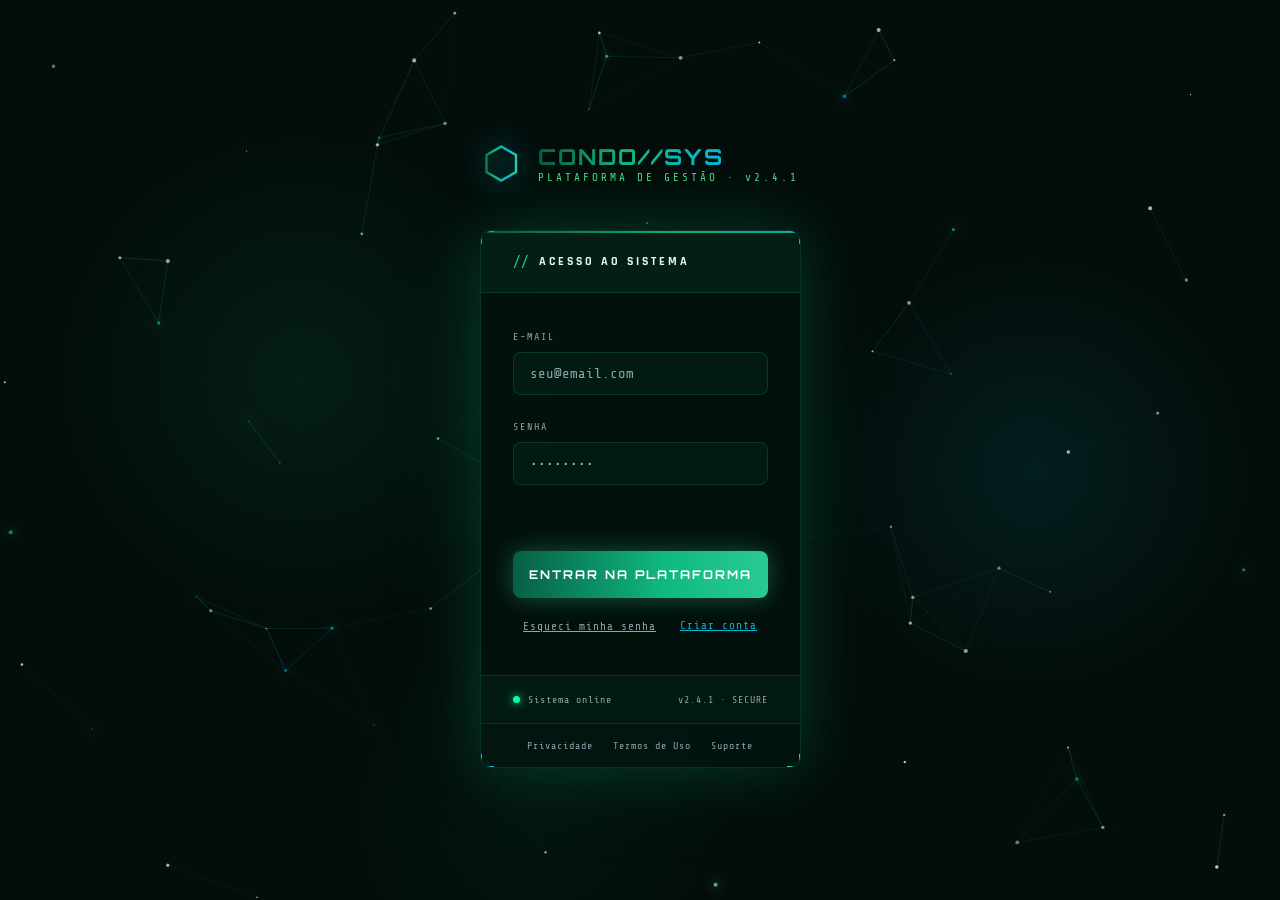
==== login.html @ e15157d8 "Initial commit: CONDO//SYS v1 FastAPI SaaS para gestão condominial com IA integrada. - ~80 endpoints" ====
<!DOCTYPE html>
<html lang="pt-BR">
<head>
  <meta charset="UTF-8">
  <meta name="viewport" content="width=device-width, initial-scale=1.0">
  <title>CondoSYS — Acesso</title>

  <!-- Fontes usadas pelo styles.css -->
  <link href="https://fonts.googleapis.com/css2?family=Orbitron:wght@700;900&family=Rajdhani:wght@400;500;600;700&family=Share+Tech+Mono&display=swap&font-display=swap" rel="stylesheet">
  <meta name="theme-color" content="#06060f">

  <!-- PWA Manifest -->
  <link rel="manifest" href="manifest.json">

  <!-- SEU styles.css — contém todas as classes do login -->
  <link rel="stylesheet" href="styles.css">
  <style>
    @media (prefers-reduced-motion: no-preference) {
      .login-logo {
        opacity: 0;
        animation: fadeUp .5s ease .1s forwards;
      }
      .login-card {
        opacity: 0;
        animation: fadeUp .5s ease .25s forwards;
      }
      .login-card-body .field:nth-child(1) {
        opacity: 0;
        animation: fadeUp .4s ease .4s forwards;
      }
      .login-card-body .field:nth-child(2) {
        opacity: 0;
        animation: fadeUp .4s ease .5s forwards;
      }
      .login-card-body .btn-login {
        opacity: 0;
        animation: fadeUp .4s ease .6s forwards;
      }
    }
  </style>
</head>

<body class="login-page">

  <!-- Canvas do Space.js — id obrigatório: space-canvas -->
  <canvas id="space-canvas" aria-hidden="true"></canvas>

  <main>
  <!-- Wrapper centralizado pelo body.login-page do styles.css -->
  <div class="login-wrap">

    <!-- Logo acima do card -->
    <div class="login-logo">
      <span class="logo-glyph">⬡</span>
      <div class="logo-stack">
        <span class="logo-main">CONDO//SYS</span>
        <span class="logo-sub">PLATAFORMA DE GESTÃO · v2.4.1</span>
      </div>
    </div>

    <!-- Card principal -->
    <div class="login-card">

      <!-- Cantos decorativos -->
      <div class="login-card-corner tl"></div>
      <div class="login-card-corner tr"></div>
      <div class="login-card-corner bl"></div>
      <div class="login-card-corner br"></div>

      <!-- Header do card -->
      <div class="login-card-header">
        <span class="login-card-prefix">//</span>
        <span class="login-card-title">ACESSO AO SISTEMA</span>
      </div>

      <!-- Body do card -->
      <div class="login-card-body">

        <!-- Campo email -->
        <div class="field">
          <label class="field-label" for="login-email">E-MAIL</label>
          <input
            class="field-input"
            type="email"
            id="login-email"
            name="email"
            placeholder="seu@email.com"
            autocomplete="email"
            spellcheck="false"
          >
        </div>

        <!-- Campo senha -->
        <div class="field">
          <label class="field-label" for="login-senha">SENHA</label>
          <input
            class="field-input"
            type="password"
            id="login-senha"
            name="senha"
            placeholder="••••••••"
            autocomplete="current-password"
          >
        </div>

        <!-- Feedback de erro/sucesso -->
        <div id="login-feedback" class="login-feedback"></div>
        <div id="login-morador-hint" style="display:none;font-family:var(--font-mono);font-size:10px;color:var(--p3);letter-spacing:.5px;line-height:1.6;padding:8px 12px;background:rgba(6,182,212,.07);border:1px solid rgba(6,182,212,.20);border-radius:6px;margin-top:-4px;">
          Morador? Verifique o e-mail de convite para ativar sua conta antes de acessar.
        </div>

        <!-- Botão de login -->
        <button
          type="button"
          class="btn-login"
          id="btn-entrar"
          onclick="submitLogin()"
        >
          ENTRAR NA PLATAFORMA
        </button>

        <!-- Links de ação -->
        <div style="text-align:center;margin-top:-8px;display:flex;justify-content:center;gap:24px;">
          <button type="button" onclick="toggleEsqueciSenha()"
            style="background:none;border:none;cursor:pointer;font-family:var(--font-mono);font-size:11px;color:var(--text-dim);letter-spacing:1px;padding:4px 0;text-decoration:underline;">
            Esqueci minha senha
          </button>
          <a href="registro.html"
            style="font-family:var(--font-mono);font-size:11px;color:var(--p3);letter-spacing:1px;padding:4px 0;text-decoration:underline;">
            Criar conta
          </a>
        </div>

        <!-- Painel Esqueci Senha (oculto por padrão) -->
        <div id="painel-esqueci" style="display:none;border-top:1px solid var(--border);padding-top:20px;margin-top:4px;">
          <p style="font-family:var(--font-mono);font-size:11px;color:var(--text-dim);letter-spacing:.5px;margin-bottom:14px;line-height:1.6;">
            Digite seu e-mail cadastrado e enviaremos um link para redefinir sua senha.
          </p>
          <div class="field">
            <label class="field-label" for="reset-email">E-MAIL DA CONTA</label>
            <input class="field-input" type="email" id="reset-email" placeholder="seu@email.com" autocomplete="email">
          </div>
          <div id="reset-feedback" class="login-feedback" style="margin-top:8px;"></div>
          <button type="button" id="btn-reset" onclick="submitEsqueciSenha()"
            style="margin-top:14px;width:100%;font-family:var(--font-display);font-size:11px;font-weight:700;letter-spacing:2px;color:var(--lavender);background:rgba(6,182,212,.12);border:1px solid rgba(6,182,212,.3);border-radius:var(--radius);padding:13px;cursor:pointer;transition:background .2s,box-shadow .2s;">
            <span id="btn-reset-label">ENVIAR LINK DE RECUPERAÇÃO</span>
          </button>
        </div>

      </div>

      <!-- Footer do card -->
      <div class="login-card-footer">
        <div class="login-status" style="display:flex;align-items:center;gap:8px;">
          <span
            class="sys-dot"
            id="api-dot"
            style="width:7px;height:7px;"
          ></span>
          <span id="login-api-status">Verificando sistema...</span>
        </div>
        <span class="login-version">v2.4.1 · SECURE</span>
      </div>

      <!-- Links legais -->
      <div style="display:flex;justify-content:center;gap:20px;padding:14px 28px;border-top:1px solid var(--border);background:rgba(16,185,129,.02);">
        <a href="privacidade.html" style="font-family:var(--font-mono);font-size:10px;color:var(--text-dim);text-decoration:none;letter-spacing:1px;" target="_blank">Privacidade</a>
        <a href="termos.html" style="font-family:var(--font-mono);font-size:10px;color:var(--text-dim);text-decoration:none;letter-spacing:1px;" target="_blank">Termos de Uso</a>
        <a href="mailto:contato@condosys.com.br" style="font-family:var(--font-mono);font-size:10px;color:var(--text-dim);text-decoration:none;letter-spacing:1px;">Suporte</a>
      </div>

    </div>
    <!-- /login-card -->

  </div>
  <!-- /login-wrap -->
  </main>

  <!-- Space.js ANTES do auth_client.js -->
  <script src="config.js"></script>
  <script src="Space.js"></script>
  <script src="auth_client.js"></script>
  <script>
    if ('serviceWorker' in navigator) {
      window.addEventListener('load', () => {
        navigator.serviceWorker.register('/sw.js');
      });
    }
  </script>
</body>
</html>
---- styles.css ----
/* ── Reset ───────────────────────────────────── */
*, *::before, *::after { box-sizing: border-box; margin: 0; padding: 0; }

:root {
  color-scheme: dark;
  /* Paleta Emerald / Teal */
  --p1:          #065F46;
  --p2:          #10B981;
  --p3:          #06B6D4;
  --p4:          #34D399;
  --lavender:    #6EE7B7;
  --lavender-dim:#4ADE80;

  --bg:          #030d0a;
  --bg2:         #051510;
  --surface:     rgba(3, 18, 12, 0.85);
  --surface2:    rgba(5, 28, 18, 0.92);
  --border:      rgba(16, 185, 129, 0.20);
  --border-hot:  rgba(52, 211, 153, 0.55);

  --grad: linear-gradient(90deg, #065F46, #10B981, #06B6D4, #34D399);

  --text:        #e8f5f0;
  --text-dim:    #94a3ae;
  --text-bright: #f0faf5;

  --green:       #00ffaa;
  --green-dim:   #00c480;
  --green-glow:  rgba(0,255,170,.15);
  --red:         #ff4466;
  --red-dim:     #cc2244;
  --red-glow:    rgba(255,68,102,.15);
  --gold:        #f0c040;
  --gold-dim:    #b08820;
  --gold-glow:   rgba(240,192,64,.15);

  --sidebar-w:   250px;
  --radius:      8px;

  --font-display: 'Orbitron', monospace;
  --font-ui:      'Rajdhani', sans-serif;
  --font-mono:    'Share Tech Mono', monospace;
}

html {
  scroll-behavior: smooth;
}

html, body {
  height: 100%;
  font-family: var(--font-ui);
  background: var(--bg);
  color: var(--text);
  font-size: 15px;
  line-height: 1.5;
  overflow-x: hidden;
}

body {
  display: flex;
}

/* TELA DE LOGIN */
body.login-page {
  display: flex;
  align-items: center;
  justify-content: center;
  min-height: 100vh;
  padding: 20px;
}

/* ── Canvas de fundo ──────────────────────────── */
#space-canvas {
  position: fixed;
  inset: 0;
  z-index: 0;
  pointer-events: none;
}

/* ════════════════════════════════════════════════
   TELA DE LOGIN
════════════════════════════════════════════════ */

.login-wrap {
  display: flex;
  flex-direction: column;
  align-items: center;
  gap: 32px;
  width: 100%;
  max-width: 460px;
  position: relative;
  z-index: 1;
  animation: fadeUp .6s ease forwards;
}

.login-logo {
  display: flex;
  align-items: center;
  gap: 18px;
}

.login-logo .logo-glyph {
  font-size: 44px;
  background: var(--grad);
  -webkit-background-clip: text;
  -webkit-text-fill-color: transparent;
  background-clip: text;
  filter: drop-shadow(0 0 16px #06B6D4);
  animation: glyphPulse 3s ease-in-out infinite;
}

.login-logo .logo-main {
  font-family: var(--font-display);
  font-size: 22px;
  font-weight: 700;
  background: var(--grad);
  -webkit-background-clip: text;
  -webkit-text-fill-color: transparent;
  background-clip: text;
  letter-spacing: 2px;
}

.login-logo .logo-sub {
  font-family: var(--font-mono);
  font-size: 11px;
  color: var(--lavender-dim);
  letter-spacing: 3px;
}

.login-card {
  width: 100%;
  background: var(--surface);
  border: 1px solid var(--border);
  border-radius: 12px;
  position: relative;
  overflow: hidden;
  backdrop-filter: blur(20px);
  -webkit-backdrop-filter: blur(20px);
  box-shadow: 0 0 60px rgba(16,185,129,.2), 0 0 120px rgba(52,211,153,.08);
}

.login-card::before {
  content: '';
  position: absolute;
  top: 0; left: 0; right: 0;
  height: 2px;
  background: linear-gradient(90deg, #065F46, #10B981, #06B6D4, #34D399, #10B981, #065F46);
  background-size: 300% 100%;
  opacity: .9;
}

.login-card-corner { position: absolute; width: 14px; height: 14px; }
.login-card-corner.tl { top:-1px; left:-1px;   border-top:2px solid var(--p2); border-left:2px solid var(--p2); border-radius: 2px 0 0 0; }
.login-card-corner.tr { top:-1px; right:-1px;  border-top:2px solid var(--p3); border-right:2px solid var(--p3); border-radius: 0 2px 0 0; }
.login-card-corner.bl { bottom:-1px; left:-1px;  border-bottom:2px solid var(--p3); border-left:2px solid var(--p3); border-radius: 0 0 0 2px; }
.login-card-corner.br { bottom:-1px; right:-1px; border-bottom:2px solid var(--p4); border-right:2px solid var(--p4); border-radius: 0 0 2px 0; }

.login-card-header {
  display: flex;
  align-items: center;
  gap: 10px;
  padding: 18px 28px;
  border-bottom: 1px solid var(--border);
  background: rgba(16, 185, 129, 0.08);
}

.login-card-prefix { font-family: var(--font-mono); font-size: 14px; color: var(--p4); }
.login-card-title  { font-family: var(--font-ui); font-size: 13px; font-weight: 700; letter-spacing: 3px; color: var(--text); }

.login-card-body {
  padding: 36px 32px;
  display: flex;
  flex-direction: column;
  gap: 24px;
}

.login-feedback { font-family: var(--font-mono); font-size: 12px; letter-spacing: 1px; min-height: 18px; }
.login-feedback.ok   { color: var(--green); }
.login-feedback.erro { color: var(--red); }

.btn-login {
  font-family: var(--font-display);
  font-size: 12px;
  font-weight: 700;
  letter-spacing: 2px;
  color: #fff;
  background: linear-gradient(90deg, var(--p1), var(--p3), var(--p4));
  border: none;
  border-radius: var(--radius);
  padding: 16px;
  cursor: pointer;
  width: 100%;
  transition: opacity .2s, box-shadow .2s, transform .15s;
  box-shadow: 0 0 24px rgba(52,211,153,.35);
}
.btn-login:hover    { opacity: .92; box-shadow: 0 0 40px rgba(52,211,153,.55); transform: translateY(-1px); }
.btn-login:active   { transform: translateY(0); box-shadow: 0 0 16px rgba(52,211,153,.3); }
.btn-login:focus-visible { outline: 2px solid var(--p3); outline-offset: 3px; }
.btn-login:disabled { opacity: .4; cursor: not-allowed; box-shadow: none; transform: none; }

.login-card-footer {
  display: flex;
  justify-content: space-between;
  align-items: center;
  padding: 14px 28px;
  border-top: 1px solid var(--border);
  background: rgba(16, 185, 129, 0.05);
}

.login-version { font-family: var(--font-mono); font-size: 10px; color: var(--text-dim); letter-spacing: 1px; }
.login-status  { font-family: var(--font-mono); font-size: 10px; color: var(--text-dim); letter-spacing: 1px; }

/* ════════════════════════════════════════════════
   DASHBOARD
════════════════════════════════════════════════ */

/* ── Sidebar ──────────────────────────────────── */
.sidebar {
  width: var(--sidebar-w);
  background: var(--surface);
  border-right: 1px solid var(--border);
  display: flex;
  flex-direction: column;
  padding: 20px 16px;
  position: fixed;
  top: 0; left: 0; bottom: 0;
  z-index: 100;
  gap: 14px;
  backdrop-filter: blur(24px);
  -webkit-backdrop-filter: blur(24px);
  overflow: hidden;
}

.sidebar::before {
  content: '';
  position: absolute;
  top: 0; left: 0; right: 0;
  height: 3px;
  background: linear-gradient(90deg, #065F46, #10B981, #06B6D4, #34D399, #10B981, #065F46);
  background-size: 300% 100%;
}

.sidebar::after {
  content: '';
  position: absolute;
  top: 0; right: -1px; bottom: 0;
  width: 1px;
  background: linear-gradient(to bottom, transparent, var(--p3), transparent);
  opacity: .4;
}

.main {
  margin-left: var(--sidebar-w);
  flex: 1;
  padding: 24px 32px;
  position: relative;
  z-index: 1;
  min-height: 100vh;
  overflow-y: auto;
}

/* Logo */
.sidebar-logo { display: flex; align-items: center; gap: 10px; padding-bottom: 14px; border-bottom: 1px solid var(--border); }
.logo-glyph {
  font-size: 28px;
  background: var(--grad);
  -webkit-background-clip: text;
  -webkit-text-fill-color: transparent;
  background-clip: text;
  filter: drop-shadow(0 0 10px var(--p3));
  animation: glyphPulse 3s ease-in-out infinite;
}
@keyframes glyphPulse {
  0%,100% { filter: drop-shadow(0 0 8px #10B981); }
  50%     { filter: drop-shadow(0 0 22px #06B6D4) drop-shadow(0 0 44px #10B981); }
}
.logo-stack { display: flex; flex-direction: column; }
.logo-main {
  font-family: var(--font-display);
  font-size: 13px;
  font-weight: 700;
  background: var(--grad);
  -webkit-background-clip: text;
  -webkit-text-fill-color: transparent;
  background-clip: text;
  letter-spacing: 1px;
  line-height: 1.2;
}
.logo-sub { font-family: var(--font-mono); font-size: 10px; color: var(--text-dim); letter-spacing: .5px; }

/* Sys indicator */
.sys-indicator { display: flex; align-items: center; gap: 10px; padding: 8px 12px; border: 1px solid var(--border); border-radius: var(--radius); background: rgba(16,185,129,.06); }
.sys-dot { width: 8px; height: 8px; border-radius: 50%; background: var(--text-dim); flex-shrink: 0; transition: background .3s, box-shadow .3s; }
.sys-dot.ok   { background: var(--green); box-shadow: 0 0 10px var(--green); }
.sys-dot.erro { background: var(--red);   box-shadow: 0 0 10px var(--red); }
.sys-text      { font-family: var(--font-mono); font-size: 11px; color: var(--text-dim); transition: color .3s; }
.sys-text.ok   { color: var(--green); }
.sys-text.erro { color: var(--red); }

/* Nav */
.sidebar-nav { display: flex; flex-direction: column; gap: 3px; flex: 1; padding-top: 4px; overflow-y: auto; overflow-x: hidden; min-height: 0; }
.sidebar-nav::-webkit-scrollbar { width: 3px; }
.sidebar-nav::-webkit-scrollbar-track { background: transparent; }
.sidebar-nav::-webkit-scrollbar-thumb { background: rgba(16,185,129,.25); border-radius: 2px; }
.nav-item {
  display: flex; align-items: center; gap: 10px; padding: 8px 10px;
  border: 1px solid transparent; border-radius: var(--radius);
  font-family: var(--font-ui); font-size: 13px; font-weight: 600; letter-spacing: 1.5px;
  color: var(--text-dim); text-decoration: none; transition: color .2s, border-color .2s, background .2s, transform .15s; position: relative; overflow: hidden;
}
.nav-item:focus-visible { outline: 2px solid var(--p3); outline-offset: 2px; }
.nav-item::before {
  content: '';
  position: absolute; left: 0; top: 0; bottom: 0;
  width: 3px;
  background: var(--grad);
  transform: scaleY(0);
  transition: transform .2s;
  border-radius: 0 2px 2px 0;
}
.nav-item:hover { color: var(--text); border-color: var(--border); background: rgba(16,185,129,.12); transform: translateX(3px); }
.nav-item:hover::before { transform: scaleY(1); }
.nav-item:active { transform: scale(.98); }
.nav-item.active { color: var(--lavender); border-color: rgba(6,182,212,.35); background: rgba(16,185,129,.18); transform: translateX(4px); }
.nav-item.active::before { transform: scaleY(1); }
.nav-bracket { color: var(--text-dim); font-family: var(--font-mono); font-size: 11px; }
.nav-item.active .nav-bracket { color: var(--p3); }
.nav-icon { font-size: 13px; }
.nav-label { flex: 1; }

/* Nav item admin */
.nav-item--admin { margin-top: 8px; border-color: rgba(255,165,0,.15); color: rgba(255,165,0,.6); }
.nav-item--admin:hover { color: rgba(255,165,0,.9); border-color: rgba(255,165,0,.35); background: rgba(255,165,0,.07); }
.nav-item--admin::before { background: linear-gradient(180deg, #ff9900, #ff6600); }
.nav-item--admin.active { color: #ffb347; border-color: rgba(255,165,0,.4); background: rgba(255,165,0,.1); }

/* Sidebar meta */
.sidebar-meta { display: flex; flex-direction: column; gap: 6px; padding: 10px 12px; border: 1px solid var(--border); border-radius: var(--radius); background: rgba(16,185,129,.04); }
.meta-row { display: flex; justify-content: space-between; align-items: center; }
.meta-key { font-family: var(--font-mono); font-size: 10px; color: var(--text-dim); letter-spacing: 1px; }
.meta-val { font-family: var(--font-mono); font-size: 11px; color: var(--lavender); }

/* Logout */
.btn-logout {
  font-family: var(--font-mono); font-size: 11px; letter-spacing: 1.5px;
  color: var(--red); background: rgba(255,68,102,.06);
  border: 1px solid rgba(255,68,102,.25); border-radius: var(--radius);
  padding: 10px 12px; cursor: pointer; width: 100%; text-align: left;
  transition: background .2s, box-shadow .2s;
}
.btn-logout:hover { background: rgba(255,68,102,.12); box-shadow: 0 0 12px var(--red-glow); }
.btn-logout:focus-visible { outline: 2px solid var(--red); outline-offset: 2px; }
.btn-logout:active { transform: scale(.98); }

/* ── Topbar ───────────────────────────────────── */
.topbar {
  display: flex; align-items: flex-end; justify-content: space-between;
  margin-bottom: 36px; padding-bottom: 22px;
  border-bottom: 1px solid var(--border); position: relative;
  gap: 16px;
}
.topbar::after {
  content: '';
  position: absolute; bottom: -1px; left: 0; width: 160px; height: 2px;
  background: var(--grad);
  box-shadow: 0 0 12px var(--p3);
}
.topbar-right { display: flex; align-items: flex-end; gap: 20px; }
.page-eyebrow { font-family: var(--font-mono); font-size: 11px; color: var(--p3); letter-spacing: 3px; margin-bottom: 6px; }
.page-title   { font-family: var(--font-display); font-size: 20px; font-weight: 700; color: var(--text-bright); letter-spacing: 3px; text-shadow: 0 0 30px rgba(6,182,212,.4); text-wrap: balance; }
.clock-display { font-family: var(--font-display); font-size: clamp(18px, 3.5vw, 26px); color: var(--lavender); text-shadow: 0 0 20px var(--p2), 0 0 40px var(--p1); letter-spacing: 4px; }

/* Usuario info */
.usuario-info { display: flex; flex-direction: column; align-items: flex-end; gap: 3px; }
.usuario-nome { font-family: var(--font-mono); font-size: 11px; color: var(--text); letter-spacing: 1px; }
.usuario-tipo { font-family: var(--font-mono); font-size: 10px; letter-spacing: 2px; padding: 2px 8px; border-radius: 2px; }
.tipo-admin   { color: var(--gold); border: 1px solid rgba(240,192,64,.3); background: rgba(240,192,64,.08); }
.tipo-sindico { color: var(--lavender); border: 1px solid rgba(110,231,183,.3); background: rgba(16,185,129,.12); }

/* Condo selector */
.condo-selector { display: flex; align-items: center; gap: 10px; padding: 10px 16px; border: 1px solid rgba(6,182,212,.35); border-radius: var(--radius); background: rgba(16,185,129,.1); transition: border-color .2s, box-shadow .2s; }
.condo-selector:focus-within { border-color: var(--p3); box-shadow: 0 0 14px rgba(6,182,212,.3); }
.condo-selector-label { font-family: var(--font-mono); font-size: 10px; color: var(--p3); letter-spacing: 2px; white-space: nowrap; }
.condo-select { font-family: var(--font-mono); font-size: 12px; color: var(--text-bright); background: transparent; border: none; outline: none; cursor: pointer; min-width: 160px; appearance: none; -webkit-appearance: none; background-image: url("data:image/svg+xml,%3Csvg xmlns='http://www.w3.org/2000/svg' width='10' height='6'%3E%3Cpath d='M0 0l5 6 5-6z' fill='%2306B6D4'/%3E%3C/svg%3E"); background-repeat: no-repeat; background-position: right 4px center; padding-right: 20px; }
.condo-select:focus-visible { outline: 2px solid var(--p3); outline-offset: 2px; border-radius: 2px; }
.condo-select option { background: #051510; color: var(--text-bright); }

/* ── Sections ─────────────────────────────────── */
.section { animation: fadeUp .35s ease forwards; }
@keyframes fadeUp { from { opacity: 0; transform: translateY(12px); } to { opacity: 1; transform: translateY(0); } }

/* ── Cards ────────────────────────────────────── */
.cards-grid { display: grid; grid-template-columns: repeat(3,1fr); gap: 20px; margin-bottom: 24px; }
.card {
  position: relative;
  background: var(--surface);
  border: 1px solid var(--border);
  border-radius: 10px;
  padding: 26px 28px 24px;
  overflow: hidden;
  opacity: 0;
  transform: translateY(16px);
  animation: fadeUp .5s ease forwards;
  animation-delay: var(--delay,0s);
  transition: border-color .3s, box-shadow .3s, transform .2s;
  backdrop-filter: blur(16px);
  -webkit-backdrop-filter: blur(16px);
}
.card:hover { border-color: rgba(6,182,212,.5); box-shadow: 0 0 30px rgba(16,185,129,.2); transform: translateY(-2px); }
.card-corner { position: absolute; width: 10px; height: 10px; }
.card-corner.tl { top:-1px; left:-1px;   border-top:2px solid; border-left:2px solid; }
.card-corner.tr { top:-1px; right:-1px;  border-top:2px solid; border-right:2px solid; }
.card-corner.bl { bottom:-1px; left:-1px;  border-bottom:2px solid; border-left:2px solid; }
.card-corner.br { bottom:-1px; right:-1px; border-bottom:2px solid; border-right:2px solid; }
.card--receita .card-corner { border-color: var(--green-dim); }
.card--despesa .card-corner { border-color: var(--red-dim); }
.card--saldo   .card-corner { border-color: var(--p3); }
.card-header { display: flex; justify-content: space-between; align-items: center; margin-bottom: 14px; }
.card-tag { font-family: var(--font-mono); font-size: 10px; letter-spacing: 2px; padding: 3px 10px; border-radius: 20px; }
.card--receita .card-tag { color: var(--green); border: 1px solid rgba(0,255,170,.3); background: rgba(0,255,170,.06); }
.card--despesa .card-tag { color: var(--red);   border: 1px solid rgba(255,68,102,.3); background: rgba(255,68,102,.06); }
.card--saldo   .card-tag { color: var(--lavender); border: 1px solid rgba(110,231,183,.3); background: rgba(16,185,129,.1); }
.card-icon { font-size: 14px; opacity: .6; }
.card--receita .card-icon { color: var(--green); }
.card--despesa .card-icon { color: var(--red); }
.card--saldo   .card-icon { color: var(--lavender); }
.card-label { font-family: var(--font-ui); font-size: 11px; font-weight: 600; letter-spacing: 2px; color: var(--text-dim); margin-bottom: 8px; }
.card-value { font-family: var(--font-display); font-size: 24px; font-weight: 700; letter-spacing: 1px; }
.card--receita .card-value { color: var(--green); text-shadow: 0 0 20px var(--green-dim); }
.card--despesa .card-value { color: var(--red);   text-shadow: 0 0 20px var(--red-dim); }
.card--saldo   .card-value { color: var(--lavender); text-shadow: 0 0 20px var(--p2); }
.card--saldo   .card-value.negativo { color: var(--red); text-shadow: 0 0 20px var(--red-dim); }
.card-glow { position: absolute; bottom: 0; left: 0; right: 0; height: 60px; pointer-events: none; }
.card-glow--green { background: linear-gradient(to top, var(--green-glow), transparent); }
.card-glow--red   { background: linear-gradient(to top, var(--red-glow),   transparent); }
.card-glow--cyan  { background: linear-gradient(to top, rgba(16,185,129,.15), transparent); }

/* ── Insights Panel ───────────────────────────── */
.insights-panel { background: var(--surface); border: 1px solid var(--border); border-radius: 10px; overflow: hidden; opacity: 0; animation: fadeUp .5s ease forwards; animation-delay: var(--delay,0s); position: relative; margin-bottom: 24px; backdrop-filter: blur(16px); -webkit-backdrop-filter: blur(16px); }
.insights-panel::before { content: ''; position: absolute; top: 0; left: 0; right: 0; height: 2px; background: var(--grad); opacity: .8; }
.insights-header { display: flex; align-items: center; justify-content: space-between; padding: 18px 24px; border-bottom: 1px solid var(--border); background: rgba(16,185,129,.06); gap: 12px; }
.insights-badge { font-family: var(--font-mono); font-size: 10px; letter-spacing: 2px; color: var(--p4); padding: 3px 10px; border: 1px solid rgba(52,211,153,.3); border-radius: 20px; background: rgba(52,211,153,.08); }
.insights-loading { padding: 32px; text-align: center; font-family: var(--font-mono); font-size: 12px; color: var(--text-dim); letter-spacing: 1px; }
.insights-content { display: grid; grid-template-columns: repeat(3,1fr); }
.insights-block { padding: 20px 24px; border-right: 1px solid var(--border); }
.insights-block:last-child { border-right: none; }
.insights-block-title { font-family: var(--font-mono); font-size: 10px; letter-spacing: 2px; color: var(--text-dim); margin-bottom: 14px; padding-bottom: 10px; border-bottom: 1px solid var(--border); }
.insights-list { display: flex; flex-direction: column; gap: 10px; }
.insight-item { display: flex; flex-direction: column; gap: 10px; padding: 10px 12px; border-radius: var(--radius); border: 1px solid transparent; font-family: var(--font-ui); font-size: 13px; font-weight: 500; color: var(--text); line-height: 1.4; animation: fadeUp .3s ease forwards; opacity: 0; }
.insight-item.critico  { background: rgba(255,68,102,.06);  border-color: rgba(255,68,102,.2); }
.insight-item.atencao  { background: rgba(240,192,64,.06);  border-color: rgba(240,192,64,.2); }
.insight-item.positivo { background: rgba(0,255,170,.06);   border-color: rgba(0,255,170,.2); }
.insight-item.info     { background: rgba(16,185,129,.06);  border-color: rgba(6,182,212,.2); }
.insight-body { display: flex; align-items: flex-start; gap: 10px; }
.insight-icone { font-size: 16px; flex-shrink: 0; line-height: 1.4; }
.insight-acoes { display: flex; flex-wrap: wrap; gap: 6px; padding-left: 26px; }
.resumo-item { display: flex; flex-direction: column; gap: 3px; padding: 10px 12px; background: rgba(16,185,129,.06); border: 1px solid var(--border); border-radius: var(--radius); animation: fadeUp .3s ease forwards; opacity: 0; }
.resumo-titulo { font-family: var(--font-mono); font-size: 10px; color: var(--text-dim); letter-spacing: 1px; }
.resumo-valor  { font-family: var(--font-ui); font-size: 13px; font-weight: 600; color: var(--text-bright); }
.sugestao-item { padding: 10px 12px; background: rgba(16,185,129,.06); border: 1px solid rgba(6,182,212,.15); border-radius: var(--radius); font-family: var(--font-ui); font-size: 13px; font-weight: 500; color: var(--text); line-height: 1.5; animation: fadeUp .3s ease forwards; opacity: 0; }
.insights-vazio { font-family: var(--font-mono); font-size: 12px; color: var(--text-dim); padding: 8px 0; letter-spacing: 1px; }

/* ── Bottom grid ──────────────────────────────── */
.bottom-grid { display: grid; grid-template-columns: 1fr 360px; gap: 20px; }

/* ── Panel ────────────────────────────────────── */
.panel { background: var(--surface); border: 1px solid var(--border); border-radius: 10px; overflow: hidden; opacity: 0; animation: fadeUp .5s ease forwards; animation-delay: var(--delay,0s); position: relative; margin-bottom: 20px; backdrop-filter: blur(16px); -webkit-backdrop-filter: blur(16px); }
.panel:last-child { margin-bottom: 0; }
.panel::before { content: ''; position: absolute; top: 0; left: 0; right: 0; height: 1px; background: linear-gradient(to right, transparent, var(--p3), transparent); opacity: .4; }
.panel-header { display: flex; align-items: center; justify-content: space-between; padding: 18px 24px; border-bottom: 1px solid var(--border); background: rgba(16,185,129,.04); gap: 12px; }
.panel-title-group { display: flex; align-items: center; gap: 8px; }
.panel-prefix { font-family: var(--font-mono); font-size: 13px; color: var(--p4); }
.panel-title  { font-family: var(--font-ui); font-size: 13px; font-weight: 700; letter-spacing: 2px; color: var(--text); }
.panel-badge  { font-family: var(--font-mono); font-size: 11px; color: var(--lavender); letter-spacing: 1px; }
.panel-badge--green { color: var(--green-dim); }
.panel-badge--gold  { color: var(--gold-dim); }

/* ── Form ─────────────────────────────────────── */
.panel--form { margin-bottom: 20px; }
.form-toggle { font-family: var(--font-mono); font-size: 11px; letter-spacing: 1.5px; color: var(--lavender); background: rgba(16,185,129,.1); border: 1px solid rgba(6,182,212,.3); border-radius: var(--radius); padding: 7px 16px; cursor: pointer; transition: background .2s, box-shadow .2s, transform .15s; }
.form-toggle:hover { background: rgba(16,185,129,.2); box-shadow: 0 0 12px rgba(6,182,212,.3); transform: translateY(-1px); }
.form-toggle:active { transform: translateY(0); }
.form-toggle:focus-visible { outline: 2px solid var(--p3); outline-offset: 2px; }
.form-toggle--green { color: var(--green); background: rgba(0,255,170,.06); border-color: rgba(0,255,170,.25); }
.form-toggle--green:hover { background: rgba(0,255,170,.12); box-shadow: 0 0 12px var(--green-glow); }
.form-toggle--gold  { color: var(--gold); background: rgba(240,192,64,.06); border-color: rgba(240,192,64,.25); }
.form-toggle--gold:hover  { background: rgba(240,192,64,.12); box-shadow: 0 0 12px var(--gold-glow); }
.form-body { padding: 28px; border-top: 1px solid var(--border); display: none; }
.form-body.open { display: block; }
.form-grid { display: grid; grid-template-columns: 1fr 180px 180px auto; gap: 20px; align-items: end; }
.form-grid--moradores { display: grid; grid-template-columns: 1fr 1fr; gap: 20px; }
.form-actions { display: flex; justify-content: flex-end; margin-top: 20px; }
.field { display: flex; flex-direction: column; gap: 8px; }
.field-label { font-family: var(--font-mono); font-size: 10px; letter-spacing: 2px; color: var(--text-dim); }
.field-input {
  font-family: var(--font-mono); font-size: 13px; color: var(--text-bright);
  background: rgba(16,185,129,.06);
  border: 1px solid var(--border);
  border-radius: var(--radius);
  padding: 11px 14px; outline: none;
  transition: border-color .2s, box-shadow .2s; width: 100%;
}
/* Select styling to match inputs */
select.field-input {
  appearance: none;
  -webkit-appearance: none;
  background-image: url("data:image/svg+xml,%3Csvg xmlns='http://www.w3.org/2000/svg' width='10' height='6'%3E%3Cpath d='M0 0l5 6 5-6z' fill='%2306B6D4'/%3E%3C/svg%3E");
  background-repeat: no-repeat;
  background-position: right 12px center;
  padding-right: 32px;
  cursor: pointer;
}
.field-input::placeholder { color: var(--text-dim); }
.field-input:focus { border-color: var(--p3); box-shadow: 0 0 0 3px rgba(6,182,212,.2); }
.field-input:focus-visible { border-color: var(--p3); box-shadow: 0 0 0 3px rgba(6,182,212,.2); outline: none; }
.field-input[type="date"]::-webkit-calendar-picker-indicator { filter: invert(.6) sepia(1) saturate(3) hue-rotate(220deg); cursor: pointer; }
.field--action { justify-content: flex-end; }
.field--full { grid-column: 1 / -1; padding-top: 8px; border-top: 1px solid var(--border); }

.btn-submit {
  font-family: var(--font-display); font-size: 11px; font-weight: 700; letter-spacing: 2px;
  color: #fff;
  background: linear-gradient(90deg, var(--p1), var(--p3));
  border: none; border-radius: var(--radius); padding: 12px 24px;
  cursor: pointer; white-space: nowrap;
  transition: opacity .2s, box-shadow .2s, transform .15s;
  box-shadow: 0 0 16px rgba(6,182,212,.4);
}
.btn-submit:hover    { opacity: .9; box-shadow: 0 0 28px rgba(6,182,212,.6); transform: translateY(-1px); }
.btn-submit:active   { transform: translateY(0); box-shadow: 0 0 12px rgba(6,182,212,.3); }
.btn-submit:focus-visible { outline: 2px solid var(--p3); outline-offset: 3px; }
.btn-submit:disabled { opacity: .4; cursor: not-allowed; box-shadow: none; transform: none; }
.btn-submit--green { background: linear-gradient(90deg, #00c480, #00ffaa); box-shadow: 0 0 16px var(--green-glow); }
.btn-submit--green:hover { opacity: .9; box-shadow: 0 0 28px var(--green-glow); }
.btn-submit--gold  { background: linear-gradient(90deg, #b08820, #f0c040); box-shadow: 0 0 16px var(--gold-glow); }
.btn-submit--gold:hover  { opacity: .9; box-shadow: 0 0 28px var(--gold-glow); }

.form-feedback { margin-top: 16px; font-family: var(--font-mono); font-size: 12px; letter-spacing: 1px; min-height: 20px; }
.form-feedback.ok   { color: var(--green); }
.form-feedback.erro { color: var(--red); }

.import-bar { display: flex; align-items: center; gap: 10px; margin-top: 12px; flex-wrap: wrap; }
.import-status { font-family: var(--font-mono); font-size: 11px; letter-spacing: .5px; }
.import-status.ok   { color: var(--green); }
.import-status.erro { color: var(--red); }

/* ── Table ────────────────────────────────────── */
.table-wrap { overflow-x: auto; -webkit-overflow-scrolling: touch; }
.table-wrap::-webkit-scrollbar { height: 4px; }
.table-wrap::-webkit-scrollbar-track { background: transparent; }
.table-wrap::-webkit-scrollbar-thumb { background: var(--p2); border-radius: 2px; }
.data-table { width: 100%; border-collapse: collapse; font-size: 14px; }
.data-table thead th { padding: 12px 24px; background: rgba(16,185,129,.06); border-bottom: 1px solid var(--border); text-align: left; }
.th-inner { font-family: var(--font-mono); font-size: 10px; font-weight: 400; letter-spacing: 2px; color: var(--text-dim); }
.data-table td { padding: 14px 24px; border-bottom: 1px solid rgba(16,185,129,.1); font-family: var(--font-ui); font-size: 14px; font-weight: 500; color: var(--text); transition: background .15s; }
.data-table tbody tr:last-child td { border-bottom: none; }
.data-table tbody tr:hover td { background: rgba(16,185,129,.08); }
.data-table tbody tr:hover td:first-child { color: var(--text-bright); }
.text-right { text-align: right; }
.td-valor        { text-align: right; font-family: var(--font-mono); font-size: 13px; color: var(--red); font-variant-numeric: tabular-nums; }
.td-valor--green { text-align: right; font-family: var(--font-mono); font-size: 13px; color: var(--green); font-variant-numeric: tabular-nums; }
.card-value      { font-variant-numeric: tabular-nums; }
.td-data  { font-family: var(--font-mono); font-size: 12px; color: var(--text-dim); }
.td-apt   { font-family: var(--font-mono); font-size: 12px; color: var(--lavender-dim); }
.td-email { font-family: var(--font-mono); font-size: 12px; color: var(--text-dim); }
.empty-state { text-align: center; color: var(--text-dim); font-family: var(--font-mono); font-size: 12px; letter-spacing: 1px; padding: 48px 24px; }
.empty-state-icon { font-size: 32px; color: var(--text-dim); margin-bottom: 14px; opacity: .35; }
.empty-state-hint { font-size: 11px; color: var(--text-dim); margin-top: 8px; opacity: .6; }
.blink { animation: blink 1s step-end infinite; color: var(--p4); }
@keyframes blink { 0%,100% { opacity:1; } 50% { opacity:0; } }

/* ── Mensal ───────────────────────────────────── */
.mensal-list { padding: 4px 0; max-height: 420px; overflow-y: auto; }
.mensal-list::-webkit-scrollbar { width: 4px; }
.mensal-list::-webkit-scrollbar-track { background: transparent; }
.mensal-list::-webkit-scrollbar-thumb { background: var(--p2); border-radius: 2px; }
.mensal-item { display: flex; flex-direction: column; gap: 6px; padding: 14px 24px; border-bottom: 1px solid rgba(16,185,129,.1); transition: background .15s; }
.mensal-item:last-child { border-bottom: none; }
.mensal-item:hover { background: rgba(16,185,129,.08); }
.mensal-row   { display: flex; justify-content: space-between; align-items: center; }
.mensal-mes   { font-family: var(--font-mono); font-size: 12px; color: var(--lavender); letter-spacing: 1px; text-transform: uppercase; }
.mensal-valor { font-family: var(--font-mono); font-size: 13px; font-weight: 500; color: var(--red); }
.mensal-bar-wrap { width: 100%; height: 3px; background: rgba(16,185,129,.2); border-radius: 2px; overflow: hidden; }
.mensal-bar-fill { height: 100%; border-radius: 2px; background: linear-gradient(to right, var(--p2), var(--p4)); box-shadow: 0 0 8px var(--p3); transition: width .6s cubic-bezier(.16,1,.3,1); width: 0; }

/* ── Toast ────────────────────────────────────── */
.toast { position: fixed; bottom: 32px; right: 32px; z-index: 99999; font-family: var(--font-mono); font-size: 12px; letter-spacing: 1px; padding: 16px 24px; border-radius: var(--radius); border: 1px solid; opacity: 0; transform: translateY(16px) scale(.96); transition: opacity .3s, transform .3s; pointer-events: none; max-width: 400px; backdrop-filter: blur(16px); -webkit-backdrop-filter: blur(16px); line-height: 1.5; }
.toast--ok   { color: var(--green); background: rgba(0,255,170,.1); border-color: rgba(0,255,170,.35); box-shadow: 0 0 24px rgba(0,255,170,.18); }
.toast--erro { color: var(--red);   background: rgba(255,68,102,.1); border-color: rgba(255,68,102,.35); box-shadow: 0 0 24px rgba(255,68,102,.18); }
.toast--visivel { opacity: 1; transform: translateY(0) scale(1); pointer-events: auto; }

/* ── Erro inline ──────────────────────────────── */
.field-erro { font-family: var(--font-mono); font-size: 10px; color: var(--red); letter-spacing: .5px; margin-top: 4px; display: none; }
.field-input--erro { border-color: rgba(255,68,102,.6) !important; box-shadow: 0 0 0 2px rgba(255,68,102,.15) !important; }

/* Textarea */
textarea.field-input { resize: vertical; min-height: 100px; line-height: 1.6; padding: 14px; }

/* ── Quadro de Avisos ─────────────────────────── */
.avisos-grid { display: flex; flex-direction: column; gap: 14px; padding: 20px; }
.aviso-card {
  border: 1px solid var(--border);
  border-radius: var(--radius);
  padding: 18px 20px;
  background: rgba(255,255,255,.02);
  display: flex; gap: 16px; align-items: flex-start;
  animation: fadeUp .3s ease forwards;
  transition: border-color .2s, background .2s;
}
.aviso-card:hover { border-color: rgba(6,182,212,.3); background: rgba(255,255,255,.03); }
.aviso-card--URGENTE { border-color: rgba(255,68,102,.4); background: rgba(255,68,102,.04); }
.aviso-card--INFO    { border-color: rgba(0,200,255,.3); background: rgba(0,200,255,.03); }
.aviso-badge {
  font-family: var(--font-mono); font-size: 9px; letter-spacing: 1.5px; font-weight: 600;
  padding: 4px 10px; border-radius: 4px; white-space: nowrap; margin-top: 2px; flex-shrink: 0;
  text-transform: uppercase;
}
.aviso-badge--NORMAL  { color: var(--lavender);  background: rgba(16,185,129,.15); border: 1px solid rgba(6,182,212,.25); }
.aviso-badge--URGENTE { color: var(--red);        background: rgba(255,68,102,.12); border: 1px solid rgba(255,68,102,.3); box-shadow: 0 0 8px rgba(255,68,102,.15); }
.aviso-badge--INFO    { color: #00c8ff;            background: rgba(0,200,255,.1);  border: 1px solid rgba(0,200,255,.25); }
.aviso-body { flex: 1; min-width: 0; }
.aviso-titulo { font-family: var(--font-ui); font-size: 13px; font-weight: 700; letter-spacing: 1px; color: var(--text); margin-bottom: 6px; }
.aviso-conteudo { font-family: var(--font-mono); font-size: 12px; color: var(--text-dim); line-height: 1.6; white-space: pre-wrap; }
.aviso-meta { font-family: var(--font-mono); font-size: 10px; color: var(--text-dim); margin-top: 10px; opacity: .6; }
.aviso-actions { flex-shrink: 0; }

/* ── Botões de linha ──────────────────────────── */
.td-acoes { white-space: nowrap; text-align: right; padding-right: 16px !important; }
.btn-linha { font-family: var(--font-mono); font-size: 10px; letter-spacing: 1px; padding: 5px 12px; border-radius: var(--radius); cursor: pointer; border: 1px solid; transition: background .15s, box-shadow .15s, transform .1s; margin-left: 4px; }
.btn-linha:focus-visible { outline: 2px solid var(--p3); outline-offset: 2px; }
.btn-linha:active { transform: scale(.95); }
.btn-linha--editar  { color: var(--lavender); background: rgba(16,185,129,.08); border-color: rgba(6,182,212,.25); }
.btn-linha--editar:hover  { background: rgba(16,185,129,.18); box-shadow: 0 0 8px rgba(6,182,212,.3); }
.btn-linha--deletar { color: var(--red); background: rgba(255,68,102,.06); border-color: rgba(255,68,102,.2); }
.btn-linha--deletar:hover { background: rgba(255,68,102,.14); box-shadow: 0 0 8px var(--red-glow); }

/* ── Botões de ação dos insights ──────────────── */
.btn-acao { font-family: var(--font-mono); font-size: 10px; letter-spacing: 1.5px; padding: 5px 12px; border-radius: 20px; cursor: pointer; border: 1px solid; transition: background .2s, box-shadow .2s, transform .1s; white-space: nowrap; }
.btn-acao:focus-visible { outline: 2px solid var(--p3); outline-offset: 2px; }
.btn-acao:active { transform: scale(.95); }
.btn-acao--primario   { color: var(--lavender); background: rgba(16,185,129,.1); border-color: rgba(6,182,212,.3); }
.btn-acao--primario:hover   { background: rgba(16,185,129,.22); box-shadow: 0 0 10px rgba(6,182,212,.3); }
.btn-acao--secundario { color: var(--gold); background: rgba(240,192,64,.06); border-color: rgba(240,192,64,.3); }
.btn-acao--secundario:hover { background: rgba(240,192,64,.14); box-shadow: 0 0 10px var(--gold-glow); }
.btn-acao--perigo     { color: var(--red);  background: rgba(255,68,102,.06);  border-color: rgba(255,68,102,.3); }
.btn-acao--perigo:hover     { background: rgba(255,68,102,.14);  box-shadow: 0 0 10px var(--red-glow); }

/* ── Onboarding Banner ────────────────────────── */
.onboarding-banner {
  background: rgba(16,185,129,.06);
  border: 1px solid rgba(16,185,129,.3);
  border-radius: 10px;
  padding: 20px 24px;
  margin-bottom: 24px;
  position: relative;
  animation: fadeUp .4s ease forwards;
}
.onboarding-banner::before {
  content: '';
  position: absolute; top: 0; left: 0; right: 0;
  height: 2px; background: var(--grad); border-radius: 10px 10px 0 0;
}
.onboarding-header {
  display: flex; align-items: center; justify-content: space-between;
  margin-bottom: 16px; gap: 12px;
}
.onboarding-title {
  font-family: var(--font-ui); font-size: 13px; font-weight: 700;
  letter-spacing: 2px; color: var(--text);
}
.onboarding-progress-text {
  font-family: var(--font-mono); font-size: 11px; color: var(--lavender); letter-spacing: 1px;
}
.onboarding-bar-wrap { height: 3px; background: rgba(16,185,129,.2); border-radius: 2px; overflow: hidden; margin-bottom: 16px; }
.onboarding-bar-fill {
  height: 100%; border-radius: 2px;
  background: linear-gradient(to right, var(--p2), var(--p4));
  box-shadow: 0 0 8px var(--p3);
  transition: width .6s cubic-bezier(.16,1,.3,1);
}
.onboarding-steps { display: flex; flex-wrap: wrap; gap: 8px; }
.onboarding-step {
  display: flex; align-items: center; gap: 8px;
  padding: 8px 14px; border-radius: 20px;
  font-family: var(--font-mono); font-size: 11px; letter-spacing: .5px;
  border: 1px solid; cursor: pointer; text-decoration: none;
  transition: background .2s, box-shadow .15s;
}
.onboarding-step--done    { color: var(--green);   border-color: rgba(0,255,170,.25);   background: rgba(0,255,170,.06); }
.onboarding-step--pendente { color: var(--lavender); border-color: rgba(6,182,212,.25); background: rgba(16,185,129,.08); }
.onboarding-step--pendente:hover { background: rgba(16,185,129,.18); box-shadow: 0 0 10px rgba(6,182,212,.2); }
.onboarding-dismiss {
  font-family: var(--font-mono); font-size: 10px; color: var(--text-dim);
  background: none; border: none; cursor: pointer; letter-spacing: 1px; padding: 4px 8px; flex-shrink: 0;
}
.onboarding-dismiss:hover { color: var(--red); }
@media (max-width: 600px) {
  .onboarding-steps { flex-direction: column; }
  .onboarding-step  { border-radius: 8px; }
}

/* ── Reduced Motion ───────────────────────────── */
@media (prefers-reduced-motion: reduce) {
  *, *::before, *::after {
    animation-duration: 0.01ms !important;
    animation-iteration-count: 1 !important;
    transition-duration: 0.01ms !important;
  }
  #space-canvas { display: none; }
}

/* ── Hamburger button ─────────────────────────── */
.btn-hamburger {
  display: none;
  flex-direction: column;
  justify-content: center;
  gap: 5px;
  width: 36px;
  height: 36px;
  padding: 6px;
  background: rgba(16,185,129,.1);
  border: 1px solid var(--border);
  border-radius: var(--radius);
  cursor: pointer;
  flex-shrink: 0;
  transition: background .2s;
}
.btn-hamburger:hover { background: rgba(16,185,129,.2); }
.btn-hamburger:focus-visible { outline: 2px solid var(--p3); outline-offset: 2px; }
.btn-hamburger span {
  display: block;
  height: 2px;
  background: var(--lavender);
  border-radius: 2px;
  transition: transform .25s, opacity .25s;
}
.btn-hamburger.open span:nth-child(1) { transform: translateY(7px) rotate(45deg); }
.btn-hamburger.open span:nth-child(2) { opacity: 0; }
.btn-hamburger.open span:nth-child(3) { transform: translateY(-7px) rotate(-45deg); }

/* ── Sidebar overlay (mobile) ─────────────────── */
.sidebar-overlay {
  display: none;
  position: fixed;
  inset: 0;
  z-index: 99;
  background: rgba(0,0,0,.55);
  backdrop-filter: blur(2px);
  -webkit-backdrop-filter: blur(2px);
  opacity: 0;
  transition: opacity .25s;
}
.sidebar-overlay.visible { opacity: 1; }

/* ── Responsive ───────────────────────────────── */
@media (max-width: 960px) {
  .btn-hamburger { display: flex; }
  .sidebar-overlay { display: block; pointer-events: none; }
  .sidebar-overlay.visible { pointer-events: auto; }

  .sidebar {
    transform: translateX(-100%);
    transition: transform .28s cubic-bezier(.4,0,.2,1);
    z-index: 100;
  }
  .sidebar.open { transform: translateX(0); }

  .main         { margin-left: 0; padding: 20px 16px; }
  .cards-grid   { grid-template-columns: repeat(2, 1fr); }
  .bottom-grid  { grid-template-columns: 1fr; }
  .form-grid, .form-grid--moradores { grid-template-columns: 1fr; }
  .topbar-right { flex-direction: column; align-items: flex-end; gap: 10px; }
  .insights-content { grid-template-columns: 1fr; }
  .insights-block { border-right: none; border-bottom: 1px solid var(--border); }
  .insights-block:last-child { border-bottom: none; }
  .toast { bottom: 20px; right: 16px; left: 16px; max-width: none; }
}

@media (max-width: 600px) {
  .cards-grid { grid-template-columns: 1fr; }
  .onboarding-steps { gap: 4px; }
}


@media (max-width: 768px) {
  body.login-page {
    padding: 15px;
  }

  body.login-page .login-wrap {
    max-width: 100%;
    gap: 24px;
  }
}

/* ════════════════════════════════════════════════
   MÓDULO DE INADIMPLÊNCIA
════════════════════════════════════════════════ */

/* ── Variável cyan (teal) ───────────────────── */
:root {
  --cyan:      #06B6D4;
  --cyan-dim:  #0891B2;
  --cyan-glow: rgba(6,182,212,.15);
}

/* ── Botões de toggle cyan e purple ─────────── */
.form-toggle--cyan {
  border-color: rgba(6,182,212,.35);
  color: var(--cyan);
}
.form-toggle--cyan:hover { background: rgba(6,182,212,.08); box-shadow: 0 0 12px rgba(6,182,212,.2); }

.btn-submit--cyan {
  background: linear-gradient(135deg, rgba(6,182,212,.15), rgba(6,182,212,.05));
  border: 1px solid rgba(6,182,212,.4);
  color: var(--cyan);
  box-shadow: 0 0 16px rgba(6,182,212,.15);
}
.btn-submit--cyan:hover { background: rgba(6,182,212,.2); box-shadow: 0 0 28px rgba(6,182,212,.3); }

.btn-submit--purple {
  background: linear-gradient(135deg, rgba(6,182,212,.2), rgba(16,185,129,.1));
  border: 1px solid rgba(6,182,212,.5);
  color: var(--p3);
  box-shadow: 0 0 16px rgba(6,182,212,.15);
}
.btn-submit--purple:hover { background: rgba(6,182,212,.3); box-shadow: 0 0 28px rgba(6,182,212,.3); }

/* ── Cards novos ────────────────────────────── */
.card--inadimplente .card-value,
.card--aberto .card-value { color: var(--red); }

.card--taxa .card-value { color: var(--cyan); }

/* ── Badge de status na tabela ──────────────── */
.inad-badge {
  display: inline-block;
  padding: 3px 10px;
  border-radius: 4px;
  font-family: var(--font-mono);
  font-size: 11px;
  letter-spacing: .08em;
  font-weight: 600;
}
.badge-pago {
  background: var(--green-glow);
  color: var(--green);
  border: 1px solid rgba(0,255,170,.25);
}
.badge-pendente {
  background: var(--red-glow);
  color: var(--red);
  border: 1px solid rgba(255,68,102,.25);
}

/* ── Linha pendente tem leve destaque ───────── */
.row-pendente {
  background: rgba(255,68,102,.03);
}
.row-pendente:hover { background: rgba(255,68,102,.07) !important; }

/* ── Botão pagar (verde) ────────────────────── */
.btn-linha--pagar {
  color: var(--green);
  border-color: rgba(0,255,170,.3);
  background: rgba(0,255,170,.06);
}
.btn-linha--pagar:hover { background: rgba(0,255,170,.15); }

/* ── Botão cyan (PDF) ───────────────────────── */
.btn-linha--cyan {
  color: var(--cyan);
  border-color: rgba(6,182,212,.3);
  background: rgba(6,182,212,.06);
  font-family: var(--font-mono);
  font-size: 11px;
  letter-spacing: .06em;
  padding: 6px 14px;
  border: 1px solid;
  border-radius: var(--radius);
  cursor: pointer;
  transition: background .2s;
}
.btn-linha--cyan:hover { background: rgba(6,182,212,.15); }
.btn-linha--cyan:disabled { opacity: .5; cursor: not-allowed; }

/* ── Cores de valor ─────────────────────────── */
.td-valor--red { color: var(--red) !important; }

/* ═══════════════════════════════════════════════
   POLISH & REFINEMENTS
═══════════════════════════════════════════════ */

/* ── Typographic scale ───────────────────────── */
.page-title   { font-size: clamp(16px, 2.5vw, 22px); }
.page-eyebrow { font-size: clamp(10px, 1.2vw, 11px); }
.card-value   { font-size: clamp(20px, 3vw, 26px); }

/* ── Panel hover subtle lift ─────────────────── */
.panel { transition: border-color .3s, box-shadow .3s; }
.panel:hover { border-color: rgba(6,182,212,.3); }

/* ── Insights block breathing ────────────────── */
.insights-block { padding: 22px 24px; }
.insight-item { gap: 8px; }

/* ── Card label better weight ────────────────── */
.card-label { margin-bottom: 10px; }

/* ── Better panel margin rhythm ──────────────── */
.panel { margin-bottom: 24px; }

/* ── Cards grid gap ──────────────────────────── */
.cards-grid { gap: 22px; margin-bottom: 28px; }

/* ── Bottom grid gap ─────────────────────────── */
.bottom-grid { gap: 24px; }

/* ── Mensal item padding ─────────────────────── */
.mensal-item { padding: 16px 24px; }

/* ── Login card body field spacing ───────────── */
.login-card-body .field { gap: 8px; }
.login-card-body .field-input { padding: 13px 16px; font-size: 14px; }

/* ── Login card header polish ────────────────── */
.login-card-header { padding: 20px 32px; }
.login-card-footer { padding: 16px 32px; }
.login-card-title { font-size: 12px; }

/* ── IA suggestion buttons focus ─────────────── */
.ia-sugestao-btn:focus-visible { outline: 2px solid var(--p3); outline-offset: 2px; }
.ia-sugestao-btn:active { transform: translateY(0) scale(.97); }

/* ── IA input row better spacing ─────────────── */
.ia-input:focus-visible { outline: none; border-color: var(--p3); box-shadow: 0 0 0 3px rgba(6,182,212,.2); }

/* ── Form feedback spacing ───────────────────── */
.form-feedback { margin-top: 18px; }

/* ── Scrollbar global ────────────────────────── */
::-webkit-scrollbar { width: 6px; }
::-webkit-scrollbar-track { background: transparent; }
::-webkit-scrollbar-thumb { background: rgba(16,185,129,.3); border-radius: 3px; }
::-webkit-scrollbar-thumb:hover { background: rgba(16,185,129,.5); }

/* ── Selection color ─────────────────────────── */
::selection { background: rgba(6,182,212,.35); color: #fff; }

/* ── Responsive improvements ─────────────────── */
@media (max-width: 480px) {
  .card { padding: 20px 18px 18px; }
  .panel-header { padding: 14px 16px; flex-wrap: wrap; }
  .form-body { padding: 20px 16px; }
  .data-table td { padding: 10px 12px; font-size: 12px; }
  .data-table thead th { padding: 8px 12px; font-size: 11px; }
  .login-card-body { padding: 28px 20px; }
  .login-card-header { padding: 16px 20px; }
  .login-card-footer { padding: 14px 20px; }
  .topbar { flex-direction: column; align-items: flex-start; gap: 16px; }
  .topbar-right { width: 100%; flex-wrap: wrap; }
  .condo-selector { width: 100%; }
  .condo-select { min-width: 0; flex: 1; }
  .ia-sugestoes-wrap { gap: .4rem; }
  .ia-sugestao-btn { font-size: .72rem; padding: .3rem .8rem; }
  /* IA chat menor em mobile */
  .ia-chat-area { min-height: 260px; max-height: 320px; }
  .ia-msg-bubble { max-width: 90%; }
  /* Previne zoom automático em iOS (font-size < 16px) */
  .field-input { font-size: 16px; }
  /* Portal: boletos em coluna */
  .boleto-box { flex-direction: column; gap: 12px; align-items: flex-start; }
  .boleto-actions { width: 100%; justify-content: flex-end; }
  /* Insights padding menor */
  .insights-block { padding: 18px 16px; }
  /* Modal convite padding */
  #modal-convite { padding: 12px !important; }
}

/* ════════════════════════════════════════════════
   ANIMATIONS — Polish Layer
   Tudo dentro de no-preference para respeitar
   prefers-reduced-motion sem duplicar o bloco
   de override acima.
════════════════════════════════════════════════ */
@media (prefers-reduced-motion: no-preference) {

  /* ── A. Login wrap floating ─────────────────────
     Aplicado em .login-wrap (não em .login-card) para
     não conflitar com o fadeUp inline do login.html.
     Delay de 1s garante que o fadeUp de entrada termine
     antes de o float começar.
  ──────────────────────────────────────────────── */
  @keyframes cardFloat {
    0%, 100% { transform: translateY(0px); }
    50%       { transform: translateY(-6px); }
  }
  .login-wrap { animation: fadeUp .6s ease forwards, cardFloat 6s ease-in-out 1s infinite; }

  /* ── B. Linha de gradiente animada nos ::before ─ */
  @keyframes gradShift {
    0%   { background-position: 0% 50%; }
    100% { background-position: 200% 50%; }
  }
  .login-card::before,
  .sidebar::before {
    animation: gradShift 4s linear infinite;
  }

  /* ── C. Stagger fadeUp nos cards do dashboard ── */
  /* Apenas quando .card está dentro de .cards-grid */
  .cards-grid > .card:nth-child(1) { animation-delay: .05s; }
  .cards-grid > .card:nth-child(2) { animation-delay: .10s; }
  .cards-grid > .card:nth-child(3) { animation-delay: .15s; }
  .cards-grid > .card:nth-child(4) { animation-delay: .20s; }
  .cards-grid > .card:nth-child(5) { animation-delay: .25s; }
  .cards-grid > .card:nth-child(6) { animation-delay: .30s; }

  /* ── D. Glyph pulse — já declarado acima, reforço
          o link com as cores corretas é feito no
          @keyframes glyphPulse atualizado acima.  ─ */

  /* ── E. Typing indicator CONDO//AI ──────────────
          Estrutura esperada no DOM:
          <div class="ia-typing">
            <span class="ia-typing-dot"></span>
            <span class="ia-typing-dot"></span>
            <span class="ia-typing-dot"></span>
          </div>
  ─────────────────────────────────────────────── */
  .ia-typing {
    display: flex;
    align-items: center;
    gap: 4px;
    padding: 10px 14px;
    min-height: 36px;
  }
  .ia-typing-dot {
    display: inline-block;
    width: 6px;
    height: 6px;
    border-radius: 50%;
    background: var(--lavender);
    margin: 0 2px;
    animation: typingBounce 1.4s infinite both;
  }
  .ia-typing-dot:nth-child(2) { animation-delay: .2s; }
  .ia-typing-dot:nth-child(3) { animation-delay: .4s; }
  @keyframes typingBounce {
    0%, 60%, 100% { transform: translateY(0);    opacity: .4; }
    30%            { transform: translateY(-7px); opacity: 1;  }
  }

  /* ── F. Corner pieces do login card ─────────── */
  @keyframes cornerPulse {
    0%, 100% { opacity: .7; }
    50%       { opacity: 1; box-shadow: 0 0 8px var(--p2); }
  }
  .login-card-corner { animation: cornerPulse 3s ease-in-out infinite; }
  .login-card-corner.tl { animation-delay: 0s; }
  .login-card-corner.tr { animation-delay: .75s; }
  .login-card-corner.bl { animation-delay: 1.5s; }
  .login-card-corner.br { animation-delay: 2.25s; }

  /* ── H. Shimmer no btn-login ao hover ────────── */
  @keyframes shimmer {
    from { background-position: -200% center; }
    to   { background-position:  200% center; }
  }
  .btn-login {
    background: linear-gradient(90deg, #065F46, #10B981, #34D399, #06B6D4, #10B981, #065F46);
    background-size: 300% 100%;
  }
  .btn-login:hover { animation: shimmer 1.4s linear infinite; }

} /* fim @media (prefers-reduced-motion: no-preference) */
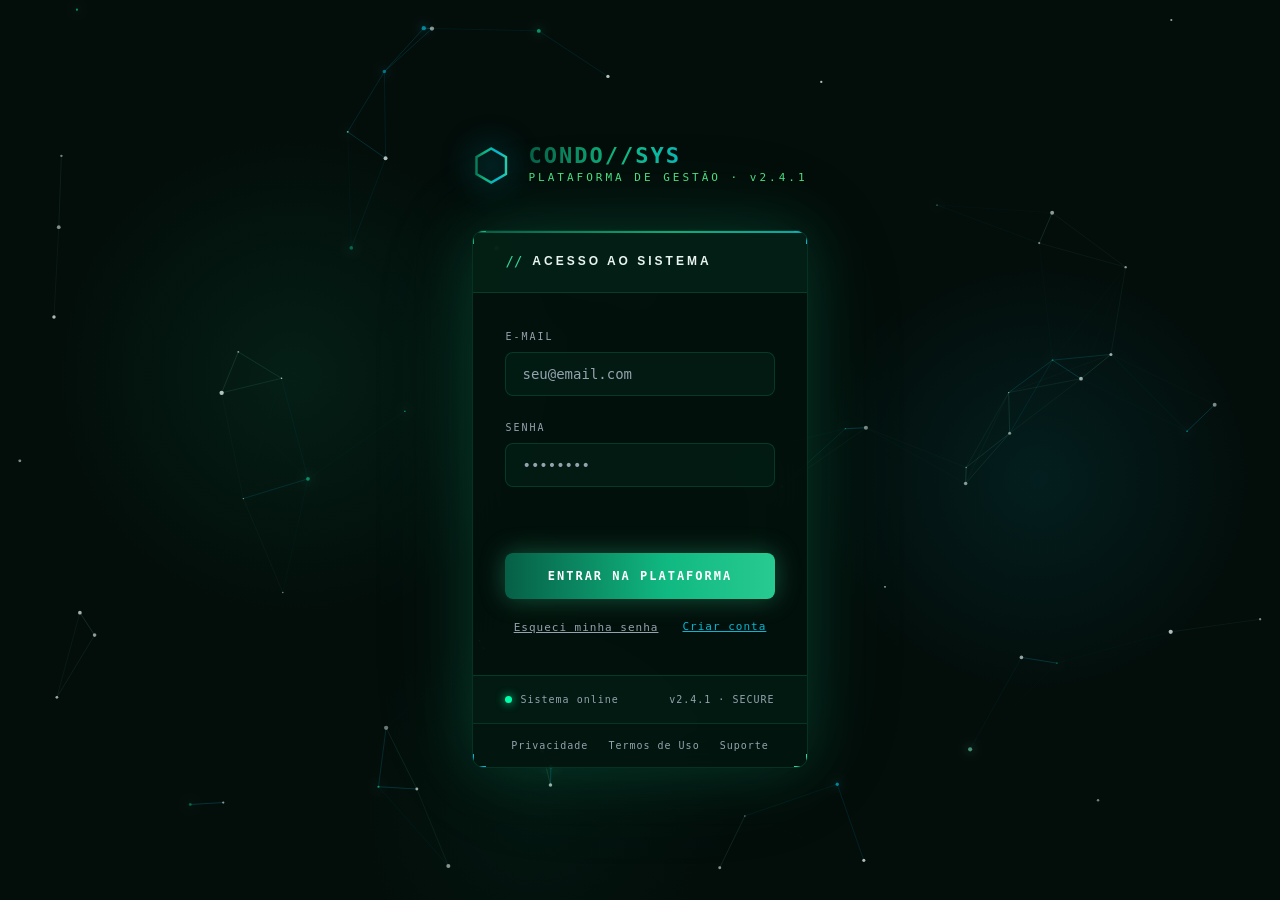
==== commit ae8c02f1: "security: aplicar fixes de XSS, CSP, SRI e LGPD no frontend - XSS: remove inline onclick com p.id em" ====
--- a/login.html
+++ b/login.html
@@ -2,6 +2,7 @@
 <html lang="pt-BR">
 <head>
   <meta charset="UTF-8">
+  <meta http-equiv="Content-Security-Policy" content="default-src 'self'; script-src 'self' 'unsafe-inline'; style-src 'self' 'unsafe-inline' https://fonts.googleapis.com; font-src 'self' https://fonts.gstatic.com; img-src 'self' data:; connect-src 'self' http://127.0.0.1:8000 http://localhost:8000; object-src 'none';">
   <meta name="viewport" content="width=device-width, initial-scale=1.0">
   <title>CondoSYS — Acesso</title>
 
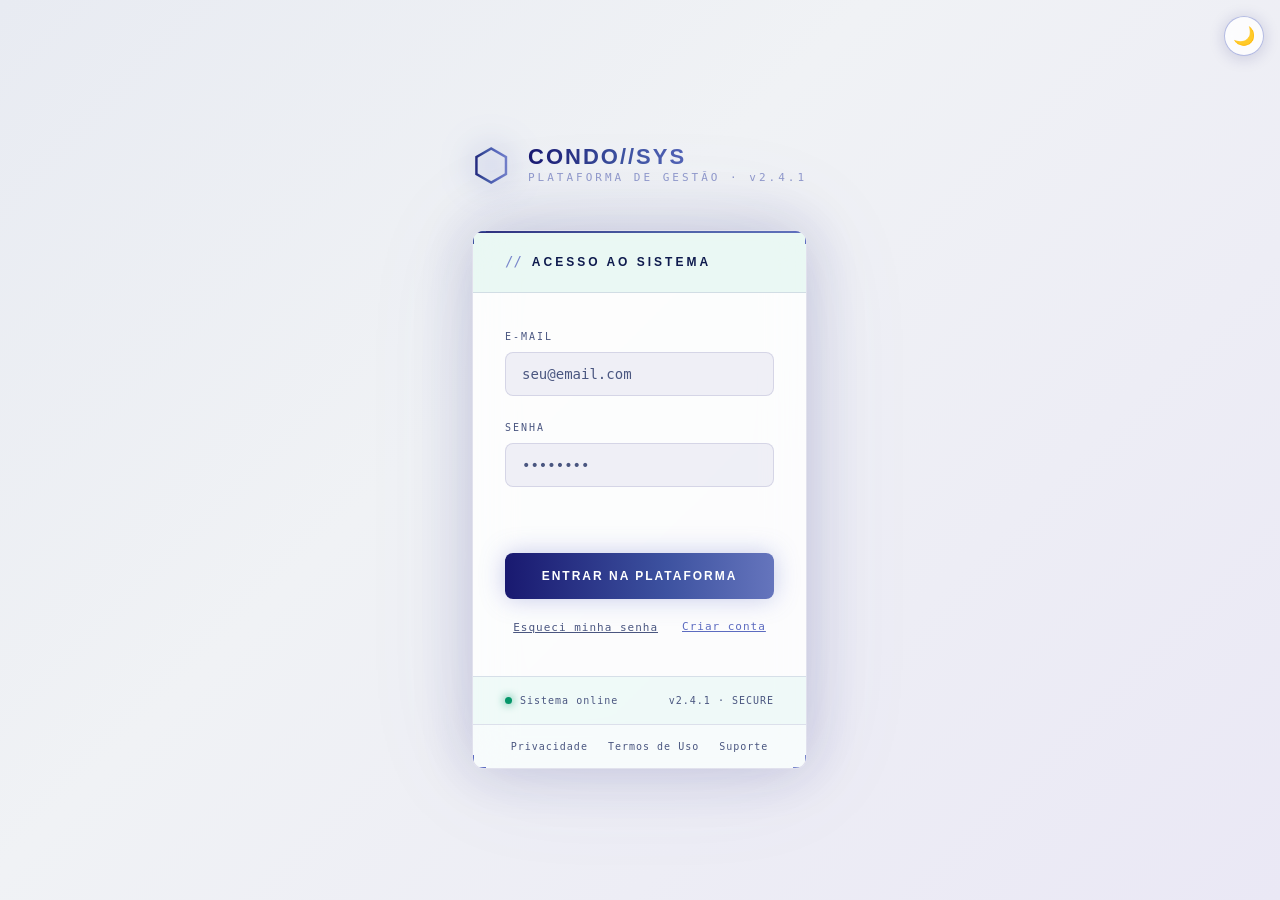
==== commit 7f169d84: "feat: nova paleta Corporate SaaS + modo claro/escuro - Substitui paleta Emerald/Cyberpunk por midnig" ====
--- a/login.html
+++ b/login.html
@@ -12,6 +12,9 @@
 
   <!-- PWA Manifest -->
   <link rel="manifest" href="manifest.json">
+
+  <!-- FOUC prevention — aplica tema antes do CSS renderizar -->
+  <script>(function(){var t=localStorage.getItem('theme')||'light';document.documentElement.setAttribute('data-theme',t);})();</script>
 
   <!-- SEU styles.css — contém todas as classes do login -->
   <link rel="stylesheet" href="styles.css">
@@ -42,6 +45,8 @@
 </head>
 
 <body class="login-page">
+
+  <button class="theme-toggle" id="theme-toggle" onclick="toggleTheme()" title="Alternar tema" aria-label="Alternar tema claro/escuro">🌙</button>
 
   <!-- Canvas do Space.js — id obrigatório: space-canvas -->
   <canvas id="space-canvas" aria-hidden="true"></canvas>
@@ -177,6 +182,7 @@
   <!-- /login-wrap -->
   </main>
 
+  <script src="js/theme.js"></script>
   <!-- Space.js ANTES do auth_client.js -->
   <script src="config.js"></script>
   <script src="Space.js"></script>
--- a/styles.css
+++ b/styles.css
@@ -2,44 +2,94 @@
 *, *::before, *::after { box-sizing: border-box; margin: 0; padding: 0; }
 
 :root {
-  color-scheme: dark;
-  /* Paleta Emerald / Teal */
-  --p1:          #065F46;
-  --p2:          #10B981;
-  --p3:          #06B6D4;
-  --p4:          #34D399;
-  --lavender:    #6EE7B7;
-  --lavender-dim:#4ADE80;
-
-  --bg:          #030d0a;
-  --bg2:         #051510;
-  --surface:     rgba(3, 18, 12, 0.85);
-  --surface2:    rgba(5, 28, 18, 0.92);
-  --border:      rgba(16, 185, 129, 0.20);
-  --border-hot:  rgba(52, 211, 153, 0.55);
-
-  --grad: linear-gradient(90deg, #065F46, #10B981, #06B6D4, #34D399);
-
-  --text:        #e8f5f0;
-  --text-dim:    #94a3ae;
-  --text-bright: #f0faf5;
-
-  --green:       #00ffaa;
-  --green-dim:   #00c480;
-  --green-glow:  rgba(0,255,170,.15);
-  --red:         #ff4466;
-  --red-dim:     #cc2244;
-  --red-glow:    rgba(255,68,102,.15);
-  --gold:        #f0c040;
-  --gold-dim:    #b08820;
-  --gold-glow:   rgba(240,192,64,.15);
-
-  --sidebar-w:   250px;
-  --radius:      8px;
-
-  --font-display: 'Orbitron', monospace;
+  color-scheme: light dark;
+  /* ── Light mode — Corporate SaaS ──────────────── */
+  --p1: #191970;
+  --p2: #3D52A0;
+  --p3: #5C6BC0;
+  --p4: #7986CB;
+  --lavender:     #7C85D0;
+  --lavender-dim: #9099CC;
+
+  /* RGB channels — use as rgba(var(--_p), alpha) */
+  --_p:   25,25,112;
+  --_a:   38,0,128;
+  --_lt:  92,107,192;
+
+  --bg:       #F0F2F5;
+  --bg2:      #E4E7ED;
+  --surface:  rgba(255,255,255,0.82);
+  --surface2: rgba(248,250,252,0.94);
+  --border:   rgba(var(--_p),0.12);
+  --border-hot: rgba(var(--_lt),0.45);
+
+  --grad: linear-gradient(90deg,#191970,#3D52A0,#5C6BC0,#7986CB);
+
+  --text:        #0F1B4E;
+  --text-dim:    #4A5680;
+  --text-bright: #060E3A;
+
+  --green:      #059669;
+  --green-dim:  #047857;
+  --green-glow: rgba(5,150,105,.12);
+  --red:        #DC2626;
+  --red-dim:    #B91C1C;
+  --red-glow:   rgba(220,38,38,.12);
+  --gold:       #D97706;
+  --gold-dim:   #B45309;
+  --gold-glow:  rgba(217,119,6,.12);
+
+  --cyan:       #0891B2;
+  --cyan-dim:   #0E7490;
+  --cyan-glow:  rgba(8,145,178,.12);
+
+  --sidebar-w: 250px;
+  --radius:    8px;
+
+  --font-display: 'Rajdhani', sans-serif;
   --font-ui:      'Rajdhani', sans-serif;
   --font-mono:    'Share Tech Mono', monospace;
+}
+
+[data-theme="dark"] {
+  color-scheme: dark;
+  --p1: #1A1F4E;
+  --p2: #3D52A0;
+  --p3: #7E57C2;
+  --p4: #9575CD;
+  --lavender:     #B39DDB;
+  --lavender-dim: #9575CD;
+
+  --_p:   92,107,192;
+  --_a:   126,87,194;
+  --_lt:  149,117,205;
+
+  --bg:       #0B0C16;
+  --bg2:      #0E1020;
+  --surface:  rgba(14,16,32,0.85);
+  --surface2: rgba(18,20,40,0.92);
+  --border:   rgba(var(--_p),0.20);
+  --border-hot: rgba(var(--_a),0.55);
+
+  --grad: linear-gradient(90deg,#1A1F4E,#5C6BC0,#7E57C2,#9575CD);
+
+  --text:        #E2E8F0;
+  --text-dim:    #94A3B8;
+  --text-bright: #F1F5F9;
+
+  --green:      #34D399;
+  --green-dim:  #10B981;
+  --green-glow: rgba(var(--_lt),.15);
+  --red:        #F87171;
+  --red-dim:    #EF4444;
+  --red-glow:   rgba(248,113,113,.15);
+  --gold:       #FBBF24;
+  --gold-dim:   #F59E0B;
+  --gold-glow:  rgba(251,191,36,.15);
+
+  --cyan:       #38BDF8;
+  --cyan-dim:   #0EA5E9;
+  --cyan-glow:  rgba(56,189,248,.15);
 }
 
 html {
@@ -91,6 +141,7 @@
   position: relative;
   z-index: 1;
   animation: fadeUp .6s ease forwards;
+  will-change: transform;
 }
 
 .login-logo {
@@ -105,7 +156,7 @@
   -webkit-background-clip: text;
   -webkit-text-fill-color: transparent;
   background-clip: text;
-  filter: drop-shadow(0 0 16px #06B6D4);
+  filter: drop-shadow(0 0 16px var(--p3));
   animation: glyphPulse 3s ease-in-out infinite;
 }
 
@@ -136,7 +187,7 @@
   overflow: hidden;
   backdrop-filter: blur(20px);
   -webkit-backdrop-filter: blur(20px);
-  box-shadow: 0 0 60px rgba(16,185,129,.2), 0 0 120px rgba(52,211,153,.08);
+  box-shadow: 0 0 60px rgba(var(--_p),.2), 0 0 120px rgba(var(--_lt),.08);
 }
 
 .login-card::before {
@@ -144,7 +195,7 @@
   position: absolute;
   top: 0; left: 0; right: 0;
   height: 2px;
-  background: linear-gradient(90deg, #065F46, #10B981, #06B6D4, #34D399, #10B981, #065F46);
+  background: linear-gradient(90deg, var(--p1), var(--p2), var(--p3), var(--p4), var(--p2), var(--p1));
   background-size: 300% 100%;
   opacity: .9;
 }
@@ -191,10 +242,10 @@
   cursor: pointer;
   width: 100%;
   transition: opacity .2s, box-shadow .2s, transform .15s;
-  box-shadow: 0 0 24px rgba(52,211,153,.35);
-}
-.btn-login:hover    { opacity: .92; box-shadow: 0 0 40px rgba(52,211,153,.55); transform: translateY(-1px); }
-.btn-login:active   { transform: translateY(0); box-shadow: 0 0 16px rgba(52,211,153,.3); }
+  box-shadow: 0 0 24px rgba(var(--_lt),.35);
+}
+.btn-login:hover    { opacity: .92; box-shadow: 0 0 40px rgba(var(--_lt),.55); transform: translateY(-1px); }
+.btn-login:active   { transform: translateY(0); box-shadow: 0 0 16px rgba(var(--_lt),.3); }
 .btn-login:focus-visible { outline: 2px solid var(--p3); outline-offset: 3px; }
 .btn-login:disabled { opacity: .4; cursor: not-allowed; box-shadow: none; transform: none; }
 
@@ -236,7 +287,7 @@
   position: absolute;
   top: 0; left: 0; right: 0;
   height: 3px;
-  background: linear-gradient(90deg, #065F46, #10B981, #06B6D4, #34D399, #10B981, #065F46);
+  background: linear-gradient(90deg, var(--p1), var(--p2), var(--p3), var(--p4), var(--p2), var(--p1));
   background-size: 300% 100%;
 }
 
@@ -271,8 +322,8 @@
   animation: glyphPulse 3s ease-in-out infinite;
 }
 @keyframes glyphPulse {
-  0%,100% { filter: drop-shadow(0 0 8px #10B981); }
-  50%     { filter: drop-shadow(0 0 22px #06B6D4) drop-shadow(0 0 44px #10B981); }
+  0%,100% { filter: drop-shadow(0 0 8px var(--p2)); }
+  50%     { filter: drop-shadow(0 0 22px var(--p3)) drop-shadow(0 0 44px var(--p2)); }
 }
 .logo-stack { display: flex; flex-direction: column; }
 .logo-main {
@@ -289,7 +340,7 @@
 .logo-sub { font-family: var(--font-mono); font-size: 10px; color: var(--text-dim); letter-spacing: .5px; }
 
 /* Sys indicator */
-.sys-indicator { display: flex; align-items: center; gap: 10px; padding: 8px 12px; border: 1px solid var(--border); border-radius: var(--radius); background: rgba(16,185,129,.06); }
+.sys-indicator { display: flex; align-items: center; gap: 10px; padding: 8px 12px; border: 1px solid var(--border); border-radius: var(--radius); background: rgba(var(--_p),.06); }
 .sys-dot { width: 8px; height: 8px; border-radius: 50%; background: var(--text-dim); flex-shrink: 0; transition: background .3s, box-shadow .3s; }
 .sys-dot.ok   { background: var(--green); box-shadow: 0 0 10px var(--green); }
 .sys-dot.erro { background: var(--red);   box-shadow: 0 0 10px var(--red); }
@@ -301,7 +352,7 @@
 .sidebar-nav { display: flex; flex-direction: column; gap: 3px; flex: 1; padding-top: 4px; overflow-y: auto; overflow-x: hidden; min-height: 0; }
 .sidebar-nav::-webkit-scrollbar { width: 3px; }
 .sidebar-nav::-webkit-scrollbar-track { background: transparent; }
-.sidebar-nav::-webkit-scrollbar-thumb { background: rgba(16,185,129,.25); border-radius: 2px; }
+.sidebar-nav::-webkit-scrollbar-thumb { background: rgba(var(--_p),.25); border-radius: 2px; }
 .nav-item {
   display: flex; align-items: center; gap: 10px; padding: 8px 10px;
   border: 1px solid transparent; border-radius: var(--radius);
@@ -318,10 +369,10 @@
   transition: transform .2s;
   border-radius: 0 2px 2px 0;
 }
-.nav-item:hover { color: var(--text); border-color: var(--border); background: rgba(16,185,129,.12); transform: translateX(3px); }
+.nav-item:hover { color: var(--text); border-color: var(--border); background: rgba(var(--_p),.12); transform: translateX(3px); }
 .nav-item:hover::before { transform: scaleY(1); }
 .nav-item:active { transform: scale(.98); }
-.nav-item.active { color: var(--lavender); border-color: rgba(6,182,212,.35); background: rgba(16,185,129,.18); transform: translateX(4px); }
+.nav-item.active { color: var(--lavender); border-color: rgba(var(--_a),.35); background: rgba(var(--_p),.18); transform: translateX(4px); }
 .nav-item.active::before { transform: scaleY(1); }
 .nav-bracket { color: var(--text-dim); font-family: var(--font-mono); font-size: 11px; }
 .nav-item.active .nav-bracket { color: var(--p3); }
@@ -335,7 +386,7 @@
 .nav-item--admin.active { color: #ffb347; border-color: rgba(255,165,0,.4); background: rgba(255,165,0,.1); }
 
 /* Sidebar meta */
-.sidebar-meta { display: flex; flex-direction: column; gap: 6px; padding: 10px 12px; border: 1px solid var(--border); border-radius: var(--radius); background: rgba(16,185,129,.04); }
+.sidebar-meta { display: flex; flex-direction: column; gap: 6px; padding: 10px 12px; border: 1px solid var(--border); border-radius: var(--radius); background: rgba(var(--_p),.04); }
 .meta-row { display: flex; justify-content: space-between; align-items: center; }
 .meta-key { font-family: var(--font-mono); font-size: 10px; color: var(--text-dim); letter-spacing: 1px; }
 .meta-val { font-family: var(--font-mono); font-size: 11px; color: var(--lavender); }
@@ -367,7 +418,7 @@
 }
 .topbar-right { display: flex; align-items: flex-end; gap: 20px; }
 .page-eyebrow { font-family: var(--font-mono); font-size: 11px; color: var(--p3); letter-spacing: 3px; margin-bottom: 6px; }
-.page-title   { font-family: var(--font-display); font-size: 20px; font-weight: 700; color: var(--text-bright); letter-spacing: 3px; text-shadow: 0 0 30px rgba(6,182,212,.4); text-wrap: balance; }
+.page-title   { font-family: var(--font-display); font-size: 20px; font-weight: 700; color: var(--text-bright); letter-spacing: 3px; text-shadow: 0 0 30px rgba(var(--_a),.4); text-wrap: balance; }
 .clock-display { font-family: var(--font-display); font-size: clamp(18px, 3.5vw, 26px); color: var(--lavender); text-shadow: 0 0 20px var(--p2), 0 0 40px var(--p1); letter-spacing: 4px; }
 
 /* Usuario info */
@@ -375,15 +426,15 @@
 .usuario-nome { font-family: var(--font-mono); font-size: 11px; color: var(--text); letter-spacing: 1px; }
 .usuario-tipo { font-family: var(--font-mono); font-size: 10px; letter-spacing: 2px; padding: 2px 8px; border-radius: 2px; }
 .tipo-admin   { color: var(--gold); border: 1px solid rgba(240,192,64,.3); background: rgba(240,192,64,.08); }
-.tipo-sindico { color: var(--lavender); border: 1px solid rgba(110,231,183,.3); background: rgba(16,185,129,.12); }
+.tipo-sindico { color: var(--lavender); border: 1px solid rgba(110,231,183,.3); background: rgba(var(--_p),.12); }
 
 /* Condo selector */
-.condo-selector { display: flex; align-items: center; gap: 10px; padding: 10px 16px; border: 1px solid rgba(6,182,212,.35); border-radius: var(--radius); background: rgba(16,185,129,.1); transition: border-color .2s, box-shadow .2s; }
-.condo-selector:focus-within { border-color: var(--p3); box-shadow: 0 0 14px rgba(6,182,212,.3); }
+.condo-selector { display: flex; align-items: center; gap: 10px; padding: 10px 16px; border: 1px solid rgba(var(--_a),.35); border-radius: var(--radius); background: rgba(var(--_p),.1); transition: border-color .2s, box-shadow .2s; }
+.condo-selector:focus-within { border-color: var(--p3); box-shadow: 0 0 14px rgba(var(--_a),.3); }
 .condo-selector-label { font-family: var(--font-mono); font-size: 10px; color: var(--p3); letter-spacing: 2px; white-space: nowrap; }
-.condo-select { font-family: var(--font-mono); font-size: 12px; color: var(--text-bright); background: transparent; border: none; outline: none; cursor: pointer; min-width: 160px; appearance: none; -webkit-appearance: none; background-image: url("data:image/svg+xml,%3Csvg xmlns='http://www.w3.org/2000/svg' width='10' height='6'%3E%3Cpath d='M0 0l5 6 5-6z' fill='%2306B6D4'/%3E%3C/svg%3E"); background-repeat: no-repeat; background-position: right 4px center; padding-right: 20px; }
+.condo-select { font-family: var(--font-mono); font-size: 12px; color: var(--text-bright); background: transparent; border: none; outline: none; cursor: pointer; min-width: 160px; appearance: none; -webkit-appearance: none; background-image: url("data:image/svg+xml,%3Csvg xmlns='http://www.w3.org/2000/svg' width='10' height='6'%3E%3Cpath d='M0 0l5 6 5-6z' fill='%23191970'/%3E%3C/svg%3E"); background-repeat: no-repeat; background-position: right 4px center; padding-right: 20px; }
 .condo-select:focus-visible { outline: 2px solid var(--p3); outline-offset: 2px; border-radius: 2px; }
-.condo-select option { background: #051510; color: var(--text-bright); }
+.condo-select option { background: var(--bg2); color: var(--text-bright); }
 
 /* ── Sections ─────────────────────────────────── */
 .section { animation: fadeUp .35s ease forwards; }
@@ -406,7 +457,7 @@
   backdrop-filter: blur(16px);
   -webkit-backdrop-filter: blur(16px);
 }
-.card:hover { border-color: rgba(6,182,212,.5); box-shadow: 0 0 30px rgba(16,185,129,.2); transform: translateY(-2px); }
+.card:hover { border-color: rgba(var(--_a),.5); box-shadow: 0 0 30px rgba(var(--_p),.2); transform: translateY(-2px); }
 .card-corner { position: absolute; width: 10px; height: 10px; }
 .card-corner.tl { top:-1px; left:-1px;   border-top:2px solid; border-left:2px solid; }
 .card-corner.tr { top:-1px; right:-1px;  border-top:2px solid; border-right:2px solid; }
@@ -419,7 +470,7 @@
 .card-tag { font-family: var(--font-mono); font-size: 10px; letter-spacing: 2px; padding: 3px 10px; border-radius: 20px; }
 .card--receita .card-tag { color: var(--green); border: 1px solid rgba(0,255,170,.3); background: rgba(0,255,170,.06); }
 .card--despesa .card-tag { color: var(--red);   border: 1px solid rgba(255,68,102,.3); background: rgba(255,68,102,.06); }
-.card--saldo   .card-tag { color: var(--lavender); border: 1px solid rgba(110,231,183,.3); background: rgba(16,185,129,.1); }
+.card--saldo   .card-tag { color: var(--lavender); border: 1px solid rgba(110,231,183,.3); background: rgba(var(--_p),.1); }
 .card-icon { font-size: 14px; opacity: .6; }
 .card--receita .card-icon { color: var(--green); }
 .card--despesa .card-icon { color: var(--red); }
@@ -433,13 +484,13 @@
 .card-glow { position: absolute; bottom: 0; left: 0; right: 0; height: 60px; pointer-events: none; }
 .card-glow--green { background: linear-gradient(to top, var(--green-glow), transparent); }
 .card-glow--red   { background: linear-gradient(to top, var(--red-glow),   transparent); }
-.card-glow--cyan  { background: linear-gradient(to top, rgba(16,185,129,.15), transparent); }
+.card-glow--cyan  { background: linear-gradient(to top, rgba(var(--_p),.15), transparent); }
 
 /* ── Insights Panel ───────────────────────────── */
 .insights-panel { background: var(--surface); border: 1px solid var(--border); border-radius: 10px; overflow: hidden; opacity: 0; animation: fadeUp .5s ease forwards; animation-delay: var(--delay,0s); position: relative; margin-bottom: 24px; backdrop-filter: blur(16px); -webkit-backdrop-filter: blur(16px); }
 .insights-panel::before { content: ''; position: absolute; top: 0; left: 0; right: 0; height: 2px; background: var(--grad); opacity: .8; }
-.insights-header { display: flex; align-items: center; justify-content: space-between; padding: 18px 24px; border-bottom: 1px solid var(--border); background: rgba(16,185,129,.06); gap: 12px; }
-.insights-badge { font-family: var(--font-mono); font-size: 10px; letter-spacing: 2px; color: var(--p4); padding: 3px 10px; border: 1px solid rgba(52,211,153,.3); border-radius: 20px; background: rgba(52,211,153,.08); }
+.insights-header { display: flex; align-items: center; justify-content: space-between; padding: 18px 24px; border-bottom: 1px solid var(--border); background: rgba(var(--_p),.06); gap: 12px; }
+.insights-badge { font-family: var(--font-mono); font-size: 10px; letter-spacing: 2px; color: var(--p4); padding: 3px 10px; border: 1px solid rgba(var(--_lt),.3); border-radius: 20px; background: rgba(var(--_lt),.08); }
 .insights-loading { padding: 32px; text-align: center; font-family: var(--font-mono); font-size: 12px; color: var(--text-dim); letter-spacing: 1px; }
 .insights-content { display: grid; grid-template-columns: repeat(3,1fr); }
 .insights-block { padding: 20px 24px; border-right: 1px solid var(--border); }
@@ -450,14 +501,14 @@
 .insight-item.critico  { background: rgba(255,68,102,.06);  border-color: rgba(255,68,102,.2); }
 .insight-item.atencao  { background: rgba(240,192,64,.06);  border-color: rgba(240,192,64,.2); }
 .insight-item.positivo { background: rgba(0,255,170,.06);   border-color: rgba(0,255,170,.2); }
-.insight-item.info     { background: rgba(16,185,129,.06);  border-color: rgba(6,182,212,.2); }
+.insight-item.info     { background: rgba(var(--_p),.06);  border-color: rgba(var(--_a),.2); }
 .insight-body { display: flex; align-items: flex-start; gap: 10px; }
 .insight-icone { font-size: 16px; flex-shrink: 0; line-height: 1.4; }
 .insight-acoes { display: flex; flex-wrap: wrap; gap: 6px; padding-left: 26px; }
-.resumo-item { display: flex; flex-direction: column; gap: 3px; padding: 10px 12px; background: rgba(16,185,129,.06); border: 1px solid var(--border); border-radius: var(--radius); animation: fadeUp .3s ease forwards; opacity: 0; }
+.resumo-item { display: flex; flex-direction: column; gap: 3px; padding: 10px 12px; background: rgba(var(--_p),.06); border: 1px solid var(--border); border-radius: var(--radius); animation: fadeUp .3s ease forwards; opacity: 0; }
 .resumo-titulo { font-family: var(--font-mono); font-size: 10px; color: var(--text-dim); letter-spacing: 1px; }
 .resumo-valor  { font-family: var(--font-ui); font-size: 13px; font-weight: 600; color: var(--text-bright); }
-.sugestao-item { padding: 10px 12px; background: rgba(16,185,129,.06); border: 1px solid rgba(6,182,212,.15); border-radius: var(--radius); font-family: var(--font-ui); font-size: 13px; font-weight: 500; color: var(--text); line-height: 1.5; animation: fadeUp .3s ease forwards; opacity: 0; }
+.sugestao-item { padding: 10px 12px; background: rgba(var(--_p),.06); border: 1px solid rgba(var(--_a),.15); border-radius: var(--radius); font-family: var(--font-ui); font-size: 13px; font-weight: 500; color: var(--text); line-height: 1.5; animation: fadeUp .3s ease forwards; opacity: 0; }
 .insights-vazio { font-family: var(--font-mono); font-size: 12px; color: var(--text-dim); padding: 8px 0; letter-spacing: 1px; }
 
 /* ── Bottom grid ──────────────────────────────── */
@@ -467,7 +518,7 @@
 .panel { background: var(--surface); border: 1px solid var(--border); border-radius: 10px; overflow: hidden; opacity: 0; animation: fadeUp .5s ease forwards; animation-delay: var(--delay,0s); position: relative; margin-bottom: 20px; backdrop-filter: blur(16px); -webkit-backdrop-filter: blur(16px); }
 .panel:last-child { margin-bottom: 0; }
 .panel::before { content: ''; position: absolute; top: 0; left: 0; right: 0; height: 1px; background: linear-gradient(to right, transparent, var(--p3), transparent); opacity: .4; }
-.panel-header { display: flex; align-items: center; justify-content: space-between; padding: 18px 24px; border-bottom: 1px solid var(--border); background: rgba(16,185,129,.04); gap: 12px; }
+.panel-header { display: flex; align-items: center; justify-content: space-between; padding: 18px 24px; border-bottom: 1px solid var(--border); background: rgba(var(--_p),.04); gap: 12px; }
 .panel-title-group { display: flex; align-items: center; gap: 8px; }
 .panel-prefix { font-family: var(--font-mono); font-size: 13px; color: var(--p4); }
 .panel-title  { font-family: var(--font-ui); font-size: 13px; font-weight: 700; letter-spacing: 2px; color: var(--text); }
@@ -477,8 +528,8 @@
 
 /* ── Form ─────────────────────────────────────── */
 .panel--form { margin-bottom: 20px; }
-.form-toggle { font-family: var(--font-mono); font-size: 11px; letter-spacing: 1.5px; color: var(--lavender); background: rgba(16,185,129,.1); border: 1px solid rgba(6,182,212,.3); border-radius: var(--radius); padding: 7px 16px; cursor: pointer; transition: background .2s, box-shadow .2s, transform .15s; }
-.form-toggle:hover { background: rgba(16,185,129,.2); box-shadow: 0 0 12px rgba(6,182,212,.3); transform: translateY(-1px); }
+.form-toggle { font-family: var(--font-mono); font-size: 11px; letter-spacing: 1.5px; color: var(--lavender); background: rgba(var(--_p),.1); border: 1px solid rgba(var(--_a),.3); border-radius: var(--radius); padding: 7px 16px; cursor: pointer; transition: background .2s, box-shadow .2s, transform .15s; }
+.form-toggle:hover { background: rgba(var(--_p),.2); box-shadow: 0 0 12px rgba(var(--_a),.3); transform: translateY(-1px); }
 .form-toggle:active { transform: translateY(0); }
 .form-toggle:focus-visible { outline: 2px solid var(--p3); outline-offset: 2px; }
 .form-toggle--green { color: var(--green); background: rgba(0,255,170,.06); border-color: rgba(0,255,170,.25); }
@@ -494,7 +545,7 @@
 .field-label { font-family: var(--font-mono); font-size: 10px; letter-spacing: 2px; color: var(--text-dim); }
 .field-input {
   font-family: var(--font-mono); font-size: 13px; color: var(--text-bright);
-  background: rgba(16,185,129,.06);
+  background: rgba(var(--_p),.06);
   border: 1px solid var(--border);
   border-radius: var(--radius);
   padding: 11px 14px; outline: none;
@@ -504,15 +555,15 @@
 select.field-input {
   appearance: none;
   -webkit-appearance: none;
-  background-image: url("data:image/svg+xml,%3Csvg xmlns='http://www.w3.org/2000/svg' width='10' height='6'%3E%3Cpath d='M0 0l5 6 5-6z' fill='%2306B6D4'/%3E%3C/svg%3E");
+  background-image: url("data:image/svg+xml,%3Csvg xmlns='http://www.w3.org/2000/svg' width='10' height='6'%3E%3Cpath d='M0 0l5 6 5-6z' fill='%23191970'/%3E%3C/svg%3E");
   background-repeat: no-repeat;
   background-position: right 12px center;
   padding-right: 32px;
   cursor: pointer;
 }
 .field-input::placeholder { color: var(--text-dim); }
-.field-input:focus { border-color: var(--p3); box-shadow: 0 0 0 3px rgba(6,182,212,.2); }
-.field-input:focus-visible { border-color: var(--p3); box-shadow: 0 0 0 3px rgba(6,182,212,.2); outline: none; }
+.field-input:focus { border-color: var(--p3); box-shadow: 0 0 0 3px rgba(var(--_a),.2); }
+.field-input:focus-visible { border-color: var(--p3); box-shadow: 0 0 0 3px rgba(var(--_a),.2); outline: none; }
 .field-input[type="date"]::-webkit-calendar-picker-indicator { filter: invert(.6) sepia(1) saturate(3) hue-rotate(220deg); cursor: pointer; }
 .field--action { justify-content: flex-end; }
 .field--full { grid-column: 1 / -1; padding-top: 8px; border-top: 1px solid var(--border); }
@@ -524,10 +575,10 @@
   border: none; border-radius: var(--radius); padding: 12px 24px;
   cursor: pointer; white-space: nowrap;
   transition: opacity .2s, box-shadow .2s, transform .15s;
-  box-shadow: 0 0 16px rgba(6,182,212,.4);
-}
-.btn-submit:hover    { opacity: .9; box-shadow: 0 0 28px rgba(6,182,212,.6); transform: translateY(-1px); }
-.btn-submit:active   { transform: translateY(0); box-shadow: 0 0 12px rgba(6,182,212,.3); }
+  box-shadow: 0 0 16px rgba(var(--_a),.4);
+}
+.btn-submit:hover    { opacity: .9; box-shadow: 0 0 28px rgba(var(--_a),.6); transform: translateY(-1px); }
+.btn-submit:active   { transform: translateY(0); box-shadow: 0 0 12px rgba(var(--_a),.3); }
 .btn-submit:focus-visible { outline: 2px solid var(--p3); outline-offset: 3px; }
 .btn-submit:disabled { opacity: .4; cursor: not-allowed; box-shadow: none; transform: none; }
 .btn-submit--green { background: linear-gradient(90deg, #00c480, #00ffaa); box-shadow: 0 0 16px var(--green-glow); }
@@ -550,11 +601,11 @@
 .table-wrap::-webkit-scrollbar-track { background: transparent; }
 .table-wrap::-webkit-scrollbar-thumb { background: var(--p2); border-radius: 2px; }
 .data-table { width: 100%; border-collapse: collapse; font-size: 14px; }
-.data-table thead th { padding: 12px 24px; background: rgba(16,185,129,.06); border-bottom: 1px solid var(--border); text-align: left; }
+.data-table thead th { padding: 12px 24px; background: rgba(var(--_p),.06); border-bottom: 1px solid var(--border); text-align: left; }
 .th-inner { font-family: var(--font-mono); font-size: 10px; font-weight: 400; letter-spacing: 2px; color: var(--text-dim); }
-.data-table td { padding: 14px 24px; border-bottom: 1px solid rgba(16,185,129,.1); font-family: var(--font-ui); font-size: 14px; font-weight: 500; color: var(--text); transition: background .15s; }
+.data-table td { padding: 14px 24px; border-bottom: 1px solid rgba(var(--_p),.1); font-family: var(--font-ui); font-size: 14px; font-weight: 500; color: var(--text); transition: background .15s; }
 .data-table tbody tr:last-child td { border-bottom: none; }
-.data-table tbody tr:hover td { background: rgba(16,185,129,.08); }
+.data-table tbody tr:hover td { background: rgba(var(--_p),.08); }
 .data-table tbody tr:hover td:first-child { color: var(--text-bright); }
 .text-right { text-align: right; }
 .td-valor        { text-align: right; font-family: var(--font-mono); font-size: 13px; color: var(--red); font-variant-numeric: tabular-nums; }
@@ -574,13 +625,13 @@
 .mensal-list::-webkit-scrollbar { width: 4px; }
 .mensal-list::-webkit-scrollbar-track { background: transparent; }
 .mensal-list::-webkit-scrollbar-thumb { background: var(--p2); border-radius: 2px; }
-.mensal-item { display: flex; flex-direction: column; gap: 6px; padding: 14px 24px; border-bottom: 1px solid rgba(16,185,129,.1); transition: background .15s; }
+.mensal-item { display: flex; flex-direction: column; gap: 6px; padding: 14px 24px; border-bottom: 1px solid rgba(var(--_p),.1); transition: background .15s; }
 .mensal-item:last-child { border-bottom: none; }
-.mensal-item:hover { background: rgba(16,185,129,.08); }
+.mensal-item:hover { background: rgba(var(--_p),.08); }
 .mensal-row   { display: flex; justify-content: space-between; align-items: center; }
 .mensal-mes   { font-family: var(--font-mono); font-size: 12px; color: var(--lavender); letter-spacing: 1px; text-transform: uppercase; }
 .mensal-valor { font-family: var(--font-mono); font-size: 13px; font-weight: 500; color: var(--red); }
-.mensal-bar-wrap { width: 100%; height: 3px; background: rgba(16,185,129,.2); border-radius: 2px; overflow: hidden; }
+.mensal-bar-wrap { width: 100%; height: 3px; background: rgba(var(--_p),.2); border-radius: 2px; overflow: hidden; }
 .mensal-bar-fill { height: 100%; border-radius: 2px; background: linear-gradient(to right, var(--p2), var(--p4)); box-shadow: 0 0 8px var(--p3); transition: width .6s cubic-bezier(.16,1,.3,1); width: 0; }
 
 /* ── Toast ────────────────────────────────────── */
@@ -607,7 +658,7 @@
   animation: fadeUp .3s ease forwards;
   transition: border-color .2s, background .2s;
 }
-.aviso-card:hover { border-color: rgba(6,182,212,.3); background: rgba(255,255,255,.03); }
+.aviso-card:hover { border-color: rgba(var(--_a),.3); background: rgba(255,255,255,.03); }
 .aviso-card--URGENTE { border-color: rgba(255,68,102,.4); background: rgba(255,68,102,.04); }
 .aviso-card--INFO    { border-color: rgba(0,200,255,.3); background: rgba(0,200,255,.03); }
 .aviso-badge {
@@ -615,7 +666,7 @@
   padding: 4px 10px; border-radius: 4px; white-space: nowrap; margin-top: 2px; flex-shrink: 0;
   text-transform: uppercase;
 }
-.aviso-badge--NORMAL  { color: var(--lavender);  background: rgba(16,185,129,.15); border: 1px solid rgba(6,182,212,.25); }
+.aviso-badge--NORMAL  { color: var(--lavender);  background: rgba(var(--_p),.15); border: 1px solid rgba(var(--_a),.25); }
 .aviso-badge--URGENTE { color: var(--red);        background: rgba(255,68,102,.12); border: 1px solid rgba(255,68,102,.3); box-shadow: 0 0 8px rgba(255,68,102,.15); }
 .aviso-badge--INFO    { color: #00c8ff;            background: rgba(0,200,255,.1);  border: 1px solid rgba(0,200,255,.25); }
 .aviso-body { flex: 1; min-width: 0; }
@@ -629,8 +680,8 @@
 .btn-linha { font-family: var(--font-mono); font-size: 10px; letter-spacing: 1px; padding: 5px 12px; border-radius: var(--radius); cursor: pointer; border: 1px solid; transition: background .15s, box-shadow .15s, transform .1s; margin-left: 4px; }
 .btn-linha:focus-visible { outline: 2px solid var(--p3); outline-offset: 2px; }
 .btn-linha:active { transform: scale(.95); }
-.btn-linha--editar  { color: var(--lavender); background: rgba(16,185,129,.08); border-color: rgba(6,182,212,.25); }
-.btn-linha--editar:hover  { background: rgba(16,185,129,.18); box-shadow: 0 0 8px rgba(6,182,212,.3); }
+.btn-linha--editar  { color: var(--lavender); background: rgba(var(--_p),.08); border-color: rgba(var(--_a),.25); }
+.btn-linha--editar:hover  { background: rgba(var(--_p),.18); box-shadow: 0 0 8px rgba(var(--_a),.3); }
 .btn-linha--deletar { color: var(--red); background: rgba(255,68,102,.06); border-color: rgba(255,68,102,.2); }
 .btn-linha--deletar:hover { background: rgba(255,68,102,.14); box-shadow: 0 0 8px var(--red-glow); }
 
@@ -638,8 +689,8 @@
 .btn-acao { font-family: var(--font-mono); font-size: 10px; letter-spacing: 1.5px; padding: 5px 12px; border-radius: 20px; cursor: pointer; border: 1px solid; transition: background .2s, box-shadow .2s, transform .1s; white-space: nowrap; }
 .btn-acao:focus-visible { outline: 2px solid var(--p3); outline-offset: 2px; }
 .btn-acao:active { transform: scale(.95); }
-.btn-acao--primario   { color: var(--lavender); background: rgba(16,185,129,.1); border-color: rgba(6,182,212,.3); }
-.btn-acao--primario:hover   { background: rgba(16,185,129,.22); box-shadow: 0 0 10px rgba(6,182,212,.3); }
+.btn-acao--primario   { color: var(--lavender); background: rgba(var(--_p),.1); border-color: rgba(var(--_a),.3); }
+.btn-acao--primario:hover   { background: rgba(var(--_p),.22); box-shadow: 0 0 10px rgba(var(--_a),.3); }
 .btn-acao--secundario { color: var(--gold); background: rgba(240,192,64,.06); border-color: rgba(240,192,64,.3); }
 .btn-acao--secundario:hover { background: rgba(240,192,64,.14); box-shadow: 0 0 10px var(--gold-glow); }
 .btn-acao--perigo     { color: var(--red);  background: rgba(255,68,102,.06);  border-color: rgba(255,68,102,.3); }
@@ -647,8 +698,8 @@
 
 /* ── Onboarding Banner ────────────────────────── */
 .onboarding-banner {
-  background: rgba(16,185,129,.06);
-  border: 1px solid rgba(16,185,129,.3);
+  background: rgba(var(--_p),.06);
+  border: 1px solid rgba(var(--_p),.3);
   border-radius: 10px;
   padding: 20px 24px;
   margin-bottom: 24px;
@@ -671,7 +722,7 @@
 .onboarding-progress-text {
   font-family: var(--font-mono); font-size: 11px; color: var(--lavender); letter-spacing: 1px;
 }
-.onboarding-bar-wrap { height: 3px; background: rgba(16,185,129,.2); border-radius: 2px; overflow: hidden; margin-bottom: 16px; }
+.onboarding-bar-wrap { height: 3px; background: rgba(var(--_p),.2); border-radius: 2px; overflow: hidden; margin-bottom: 16px; }
 .onboarding-bar-fill {
   height: 100%; border-radius: 2px;
   background: linear-gradient(to right, var(--p2), var(--p4));
@@ -687,8 +738,8 @@
   transition: background .2s, box-shadow .15s;
 }
 .onboarding-step--done    { color: var(--green);   border-color: rgba(0,255,170,.25);   background: rgba(0,255,170,.06); }
-.onboarding-step--pendente { color: var(--lavender); border-color: rgba(6,182,212,.25); background: rgba(16,185,129,.08); }
-.onboarding-step--pendente:hover { background: rgba(16,185,129,.18); box-shadow: 0 0 10px rgba(6,182,212,.2); }
+.onboarding-step--pendente { color: var(--lavender); border-color: rgba(var(--_a),.25); background: rgba(var(--_p),.08); }
+.onboarding-step--pendente:hover { background: rgba(var(--_p),.18); box-shadow: 0 0 10px rgba(var(--_a),.2); }
 .onboarding-dismiss {
   font-family: var(--font-mono); font-size: 10px; color: var(--text-dim);
   background: none; border: none; cursor: pointer; letter-spacing: 1px; padding: 4px 8px; flex-shrink: 0;
@@ -718,14 +769,14 @@
   width: 36px;
   height: 36px;
   padding: 6px;
-  background: rgba(16,185,129,.1);
+  background: rgba(var(--_p),.1);
   border: 1px solid var(--border);
   border-radius: var(--radius);
   cursor: pointer;
   flex-shrink: 0;
   transition: background .2s;
 }
-.btn-hamburger:hover { background: rgba(16,185,129,.2); }
+.btn-hamburger:hover { background: rgba(var(--_p),.2); }
 .btn-hamburger:focus-visible { outline: 2px solid var(--p3); outline-offset: 2px; }
 .btn-hamburger span {
   display: block;
@@ -797,35 +848,30 @@
    MÓDULO DE INADIMPLÊNCIA
 ════════════════════════════════════════════════ */
 
-/* ── Variável cyan (teal) ───────────────────── */
-:root {
-  --cyan:      #06B6D4;
-  --cyan-dim:  #0891B2;
-  --cyan-glow: rgba(6,182,212,.15);
-}
+/* ── Cyan / módulo inadimplência — vars agora no :root principal ── */
 
 /* ── Botões de toggle cyan e purple ─────────── */
 .form-toggle--cyan {
-  border-color: rgba(6,182,212,.35);
+  border-color: rgba(var(--_a),.35);
   color: var(--cyan);
 }
-.form-toggle--cyan:hover { background: rgba(6,182,212,.08); box-shadow: 0 0 12px rgba(6,182,212,.2); }
+.form-toggle--cyan:hover { background: rgba(var(--_a),.08); box-shadow: 0 0 12px rgba(var(--_a),.2); }
 
 .btn-submit--cyan {
-  background: linear-gradient(135deg, rgba(6,182,212,.15), rgba(6,182,212,.05));
-  border: 1px solid rgba(6,182,212,.4);
+  background: linear-gradient(135deg, rgba(var(--_a),.15), rgba(var(--_a),.05));
+  border: 1px solid rgba(var(--_a),.4);
   color: var(--cyan);
-  box-shadow: 0 0 16px rgba(6,182,212,.15);
-}
-.btn-submit--cyan:hover { background: rgba(6,182,212,.2); box-shadow: 0 0 28px rgba(6,182,212,.3); }
+  box-shadow: 0 0 16px rgba(var(--_a),.15);
+}
+.btn-submit--cyan:hover { background: rgba(var(--_a),.2); box-shadow: 0 0 28px rgba(var(--_a),.3); }
 
 .btn-submit--purple {
-  background: linear-gradient(135deg, rgba(6,182,212,.2), rgba(16,185,129,.1));
-  border: 1px solid rgba(6,182,212,.5);
+  background: linear-gradient(135deg, rgba(var(--_a),.2), rgba(var(--_p),.1));
+  border: 1px solid rgba(var(--_a),.5);
   color: var(--p3);
-  box-shadow: 0 0 16px rgba(6,182,212,.15);
-}
-.btn-submit--purple:hover { background: rgba(6,182,212,.3); box-shadow: 0 0 28px rgba(6,182,212,.3); }
+  box-shadow: 0 0 16px rgba(var(--_a),.15);
+}
+.btn-submit--purple:hover { background: rgba(var(--_a),.3); box-shadow: 0 0 28px rgba(var(--_a),.3); }
 
 /* ── Cards novos ────────────────────────────── */
 .card--inadimplente .card-value,
@@ -871,8 +917,8 @@
 /* ── Botão cyan (PDF) ───────────────────────── */
 .btn-linha--cyan {
   color: var(--cyan);
-  border-color: rgba(6,182,212,.3);
-  background: rgba(6,182,212,.06);
+  border-color: rgba(var(--_a),.3);
+  background: rgba(var(--_a),.06);
   font-family: var(--font-mono);
   font-size: 11px;
   letter-spacing: .06em;
@@ -882,7 +928,7 @@
   cursor: pointer;
   transition: background .2s;
 }
-.btn-linha--cyan:hover { background: rgba(6,182,212,.15); }
+.btn-linha--cyan:hover { background: rgba(var(--_a),.15); }
 .btn-linha--cyan:disabled { opacity: .5; cursor: not-allowed; }
 
 /* ── Cores de valor ─────────────────────────── */
@@ -899,7 +945,7 @@
 
 /* ── Panel hover subtle lift ─────────────────── */
 .panel { transition: border-color .3s, box-shadow .3s; }
-.panel:hover { border-color: rgba(6,182,212,.3); }
+.panel:hover { border-color: rgba(var(--_a),.3); }
 
 /* ── Insights block breathing ────────────────── */
 .insights-block { padding: 22px 24px; }
@@ -934,7 +980,7 @@
 .ia-sugestao-btn:active { transform: translateY(0) scale(.97); }
 
 /* ── IA input row better spacing ─────────────── */
-.ia-input:focus-visible { outline: none; border-color: var(--p3); box-shadow: 0 0 0 3px rgba(6,182,212,.2); }
+.ia-input:focus-visible { outline: none; border-color: var(--p3); box-shadow: 0 0 0 3px rgba(var(--_a),.2); }
 
 /* ── Form feedback spacing ───────────────────── */
 .form-feedback { margin-top: 18px; }
@@ -942,11 +988,11 @@
 /* ── Scrollbar global ────────────────────────── */
 ::-webkit-scrollbar { width: 6px; }
 ::-webkit-scrollbar-track { background: transparent; }
-::-webkit-scrollbar-thumb { background: rgba(16,185,129,.3); border-radius: 3px; }
-::-webkit-scrollbar-thumb:hover { background: rgba(16,185,129,.5); }
+::-webkit-scrollbar-thumb { background: rgba(var(--_p),.3); border-radius: 3px; }
+::-webkit-scrollbar-thumb:hover { background: rgba(var(--_p),.5); }
 
 /* ── Selection color ─────────────────────────── */
-::selection { background: rgba(6,182,212,.35); color: #fff; }
+::selection { background: rgba(var(--_a),.35); color: #fff; }
 
 /* ── Responsive improvements ─────────────────── */
 @media (max-width: 480px) {
@@ -1069,9 +1115,72 @@
     to   { background-position:  200% center; }
   }
   .btn-login {
-    background: linear-gradient(90deg, #065F46, #10B981, #34D399, #06B6D4, #10B981, #065F46);
+    background: linear-gradient(90deg, var(--p1), var(--p2), var(--p4), var(--p3), var(--p2), var(--p1));
     background-size: 300% 100%;
   }
   .btn-login:hover { animation: shimmer 1.4s linear infinite; }
 
-} /* fim @media (prefers-reduced-motion: no-preference) */+} /* fim @media (prefers-reduced-motion: no-preference) */
+
+/* ════════════════════════════════════════════════
+   THEME TOGGLE BUTTON
+════════════════════════════════════════════════ */
+.theme-toggle {
+  position: fixed;
+  top: 16px;
+  right: 16px;
+  z-index: 9999;
+  width: 40px;
+  height: 40px;
+  border-radius: 50%;
+  border: 1px solid var(--border-hot);
+  background: var(--surface);
+  backdrop-filter: blur(16px);
+  -webkit-backdrop-filter: blur(16px);
+  cursor: pointer;
+  display: flex;
+  align-items: center;
+  justify-content: center;
+  font-size: 18px;
+  line-height: 1;
+  box-shadow: 0 2px 16px rgba(var(--_p),.18);
+  transition: box-shadow .2s, border-color .2s, background .2s;
+}
+.theme-toggle:hover {
+  border-color: var(--p3);
+  box-shadow: 0 4px 24px rgba(var(--_p),.28);
+}
+.theme-toggle:focus-visible { outline: 2px solid var(--p3); outline-offset: 3px; }
+.theme-toggle--spinning {
+  animation: themeToggleSpin .4s cubic-bezier(.34,1.56,.64,1) both;
+}
+@keyframes themeToggleSpin {
+  from { transform: rotate(0deg); }
+  to   { transform: rotate(360deg); }
+}
+/* Inside topbar: static instead of fixed */
+.topbar-right .theme-toggle {
+  position: static;
+  width: 36px;
+  height: 36px;
+  font-size: 16px;
+}
+
+/* ════════════════════════════════════════════════
+   LIGHT MODE SPECIFIC OVERRIDES
+════════════════════════════════════════════════ */
+html:not([data-theme="dark"]) #space-canvas { display: none; }
+html:not([data-theme="dark"]) body.login-page {
+  background: linear-gradient(135deg, #E8EBF2 0%, #F0F2F5 40%, #EAE8F5 100%);
+}
+html:not([data-theme="dark"]) .clock-display {
+  text-shadow: 0 1px 4px rgba(var(--_p),.15);
+}
+
+/* ── Dark mode select arrows ─────────────────── */
+[data-theme="dark"] select.field-input {
+  background-image: url("data:image/svg+xml,%3Csvg xmlns='http://www.w3.org/2000/svg' width='10' height='6'%3E%3Cpath d='M0 0l5 6 5-6z' fill='%235C6BC0'/%3E%3C/svg%3E");
+}
+[data-theme="dark"] .condo-select {
+  background-image: url("data:image/svg+xml,%3Csvg xmlns='http://www.w3.org/2000/svg' width='10' height='6'%3E%3Cpath d='M0 0l5 6 5-6z' fill='%235C6BC0'/%3E%3C/svg%3E");
+}
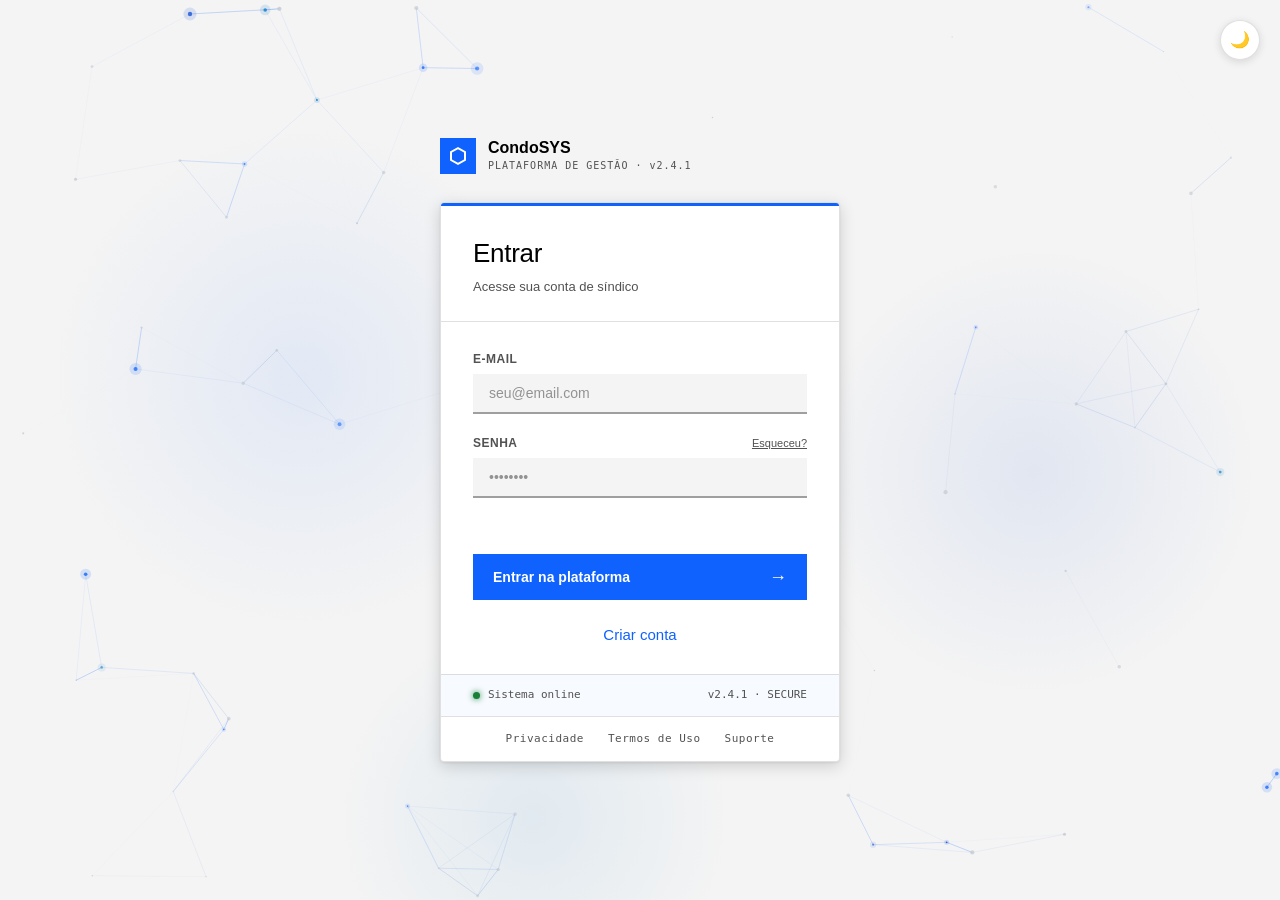
==== commit fde3821a: "feat: redesign IBM Carbon — paleta, login, Space.js IBM Blue CSS: - :root luz: IBM Carbon Light (#F4" ====
--- a/login.html
+++ b/login.html
@@ -6,40 +6,336 @@
   <meta name="viewport" content="width=device-width, initial-scale=1.0">
   <title>CondoSYS — Acesso</title>
 
-  <!-- Fontes usadas pelo styles.css -->
-  <link href="https://fonts.googleapis.com/css2?family=Orbitron:wght@700;900&family=Rajdhani:wght@400;500;600;700&family=Share+Tech+Mono&display=swap&font-display=swap" rel="stylesheet">
-  <meta name="theme-color" content="#06060f">
-
-  <!-- PWA Manifest -->
+  <link href="https://fonts.googleapis.com/css2?family=IBM+Plex+Sans:wght@300;400;500;600;700&family=IBM+Plex+Mono:wght@400;500&display=swap&font-display=swap" rel="stylesheet">
+  <meta name="theme-color" content="#161616">
   <link rel="manifest" href="manifest.json">
 
-  <!-- FOUC prevention — aplica tema antes do CSS renderizar -->
   <script>(function(){var t=localStorage.getItem('theme')||'light';document.documentElement.setAttribute('data-theme',t);})();</script>
-
-  <!-- SEU styles.css — contém todas as classes do login -->
   <link rel="stylesheet" href="styles.css">
+
   <style>
+    /* ── IBM Carbon Login overrides ─────────────── */
+    .login-page {
+      min-height: 100vh;
+      display: flex;
+      align-items: center;
+      justify-content: center;
+      padding: 24px;
+      font-family: var(--font-ui);
+    }
+
+    .lc-wrap {
+      width: 100%;
+      max-width: 400px;
+      position: relative;
+      z-index: 1;
+    }
+
+    /* Brand header */
+    .lc-brand {
+      display: flex;
+      align-items: center;
+      gap: 12px;
+      margin-bottom: 28px;
+      opacity: 0;
+      animation: fadeUp .4s ease .05s forwards;
+    }
+    .lc-brand-mark {
+      width: 36px;
+      height: 36px;
+      background: var(--p3);
+      display: flex;
+      align-items: center;
+      justify-content: center;
+      border-radius: 0;
+      flex-shrink: 0;
+    }
+    .lc-brand-mark svg { width: 20px; height: 20px; fill: #fff; }
+    .lc-brand-name {
+      font-size: 16px;
+      font-weight: 600;
+      color: var(--text-bright);
+      letter-spacing: 0;
+      line-height: 1;
+    }
+    .lc-brand-sub {
+      font-family: var(--font-mono);
+      font-size: 10px;
+      color: var(--text-dim);
+      letter-spacing: 1px;
+      margin-top: 2px;
+    }
+
+    /* Card */
+    .lc-card {
+      background: var(--surface);
+      border: 1px solid var(--border);
+      border-radius: var(--radius);
+      overflow: hidden;
+      box-shadow: 0 4px 16px rgba(0,0,0,0.16), 0 1px 3px rgba(0,0,0,0.08);
+      backdrop-filter: blur(20px);
+      -webkit-backdrop-filter: blur(20px);
+      position: relative;
+      opacity: 0;
+      animation: fadeUp .4s ease .15s forwards;
+    }
+    .lc-card::before {
+      content: '';
+      display: block;
+      height: 3px;
+      background: var(--p3);
+    }
+
+    /* Card header */
+    .lc-card-head {
+      padding: 28px 32px 24px;
+      border-bottom: 1px solid var(--border);
+    }
+    .lc-heading {
+      font-size: 26px;
+      font-weight: 300;
+      color: var(--text-bright);
+      letter-spacing: -0.3px;
+      margin-bottom: 4px;
+    }
+    .lc-subheading {
+      font-size: 13px;
+      color: var(--text-dim);
+      font-weight: 400;
+    }
+
+    /* Form body */
+    .lc-body {
+      padding: 28px 32px;
+      display: flex;
+      flex-direction: column;
+      gap: 20px;
+    }
+
+    /* Fields — IBM Carbon style */
+    .lc-field { display: flex; flex-direction: column; gap: 6px; }
+    .lc-label {
+      font-size: 12px;
+      font-weight: 600;
+      color: var(--text-dim);
+      letter-spacing: 0.5px;
+    }
+    .lc-input {
+      font-family: var(--font-ui);
+      font-size: 14px;
+      color: var(--text);
+      background: var(--surface2);
+      border: none;
+      border-bottom: 2px solid var(--border-hot);
+      border-radius: 0;
+      padding: 11px 16px;
+      width: 100%;
+      outline: none;
+      transition: border-color .15s, background .15s;
+    }
+    .lc-input::placeholder { color: var(--text-dim); opacity: 0.6; }
+    .lc-input:focus {
+      border-bottom-color: var(--p3);
+      background: var(--bg);
+    }
+    .lc-input:focus + .lc-focus-line { opacity: 1; }
+
+    /* Field with link row */
+    .lc-field-row {
+      display: flex;
+      justify-content: space-between;
+      align-items: center;
+      gap: 8px;
+    }
+    .lc-field-link {
+      font-size: 12px;
+      color: var(--p3);
+      text-decoration: none;
+      font-weight: 500;
+      white-space: nowrap;
+    }
+    .lc-field-link:hover { text-decoration: underline; }
+
+    /* Feedback */
+    .lc-feedback {
+      font-family: var(--font-mono);
+      font-size: 12px;
+      min-height: 16px;
+      line-height: 1.4;
+    }
+    .lc-feedback.ok   { color: var(--green); }
+    .lc-feedback.erro { color: var(--red); }
+
+    /* Morador hint */
+    .lc-morador-hint {
+      display: none;
+      font-family: var(--font-mono);
+      font-size: 11px;
+      color: var(--cyan);
+      line-height: 1.6;
+      padding: 10px 14px;
+      background: rgba(var(--_p),0.06);
+      border-left: 3px solid var(--p3);
+    }
+
+    /* Primary button — IBM Carbon */
+    .lc-btn {
+      font-family: var(--font-ui);
+      font-size: 14px;
+      font-weight: 600;
+      color: #fff;
+      background: var(--p3);
+      border: none;
+      border-radius: 0;
+      padding: 14px 20px;
+      width: 100%;
+      cursor: pointer;
+      display: flex;
+      align-items: center;
+      justify-content: space-between;
+      transition: background .15s;
+    }
+    .lc-btn:hover    { background: var(--p2); }
+    .lc-btn:active   { background: var(--p1); }
+    .lc-btn:focus-visible { outline: 3px solid var(--p4); outline-offset: -3px; }
+    .lc-btn:disabled { opacity: .4; cursor: not-allowed; }
+    .lc-btn-arrow    { font-size: 18px; line-height: 1; }
+
+    /* Secondary button */
+    .lc-btn-ghost {
+      font-family: var(--font-ui);
+      font-size: 13px;
+      font-weight: 500;
+      color: var(--p3);
+      background: transparent;
+      border: 1px solid var(--p3);
+      border-radius: 0;
+      padding: 10px 16px;
+      width: 100%;
+      cursor: pointer;
+      transition: background .15s, color .15s;
+      margin-top: 4px;
+    }
+    .lc-btn-ghost:hover { background: rgba(var(--_p),0.08); }
+
+    /* Links row */
+    .lc-links {
+      display: flex;
+      justify-content: center;
+      gap: 24px;
+      padding-top: 4px;
+    }
+    .lc-link {
+      font-size: 13px;
+      color: var(--text-dim);
+      background: none;
+      border: none;
+      cursor: pointer;
+      padding: 0;
+      text-decoration: underline;
+      font-family: var(--font-ui);
+    }
+    .lc-link:hover { color: var(--p3); }
+    .lc-link-primary { color: var(--p3); text-decoration: none; font-weight: 500; }
+    .lc-link-primary:hover { text-decoration: underline; }
+
+    /* Forgot password panel */
+    .lc-reset-panel {
+      display: none;
+      padding-top: 20px;
+      margin-top: 4px;
+      border-top: 1px solid var(--border);
+      flex-direction: column;
+      gap: 16px;
+    }
+    .lc-reset-panel.open { display: flex; }
+    .lc-reset-desc {
+      font-size: 13px;
+      color: var(--text-dim);
+      line-height: 1.6;
+    }
+
+    /* Divider */
+    .lc-divider {
+      height: 1px;
+      background: var(--border);
+      margin: 0 -32px;
+    }
+
+    /* Footer */
+    .lc-footer {
+      display: flex;
+      justify-content: space-between;
+      align-items: center;
+      padding: 12px 32px;
+      border-top: 1px solid var(--border);
+      background: rgba(var(--_p),0.03);
+    }
+    .lc-status {
+      display: flex;
+      align-items: center;
+      gap: 8px;
+      font-family: var(--font-mono);
+      font-size: 11px;
+      color: var(--text-dim);
+    }
+    .lc-dot {
+      width: 7px; height: 7px;
+      border-radius: 50%;
+      background: var(--text-dim);
+      flex-shrink: 0;
+      transition: background .3s, box-shadow .3s;
+    }
+    .lc-dot.ok   { background: var(--green); box-shadow: 0 0 6px var(--green); }
+    .lc-dot.erro { background: var(--red);   box-shadow: 0 0 6px var(--red); }
+    .lc-version {
+      font-family: var(--font-mono);
+      font-size: 11px;
+      color: var(--text-dim);
+    }
+
+    /* Legal links */
+    .lc-legal {
+      display: flex;
+      justify-content: center;
+      gap: 24px;
+      padding: 14px 32px;
+      border-top: 1px solid var(--border);
+    }
+    .lc-legal a {
+      font-family: var(--font-mono);
+      font-size: 11px;
+      color: var(--text-dim);
+      text-decoration: none;
+      letter-spacing: 0.5px;
+    }
+    .lc-legal a:hover { color: var(--p3); }
+
+    /* Theme toggle */
+    .theme-toggle {
+      position: fixed;
+      top: 20px; right: 20px;
+      z-index: 200;
+      width: 40px; height: 40px;
+      border-radius: 50%;
+      background: var(--surface);
+      border: 1px solid var(--border);
+      font-size: 16px;
+      cursor: pointer;
+      display: flex;
+      align-items: center;
+      justify-content: center;
+      box-shadow: 0 2px 8px rgba(0,0,0,0.12);
+      transition: background .2s, box-shadow .2s, transform .3s;
+    }
+    .theme-toggle:hover { box-shadow: 0 4px 12px rgba(0,0,0,0.18); }
+    .theme-toggle--spinning { animation: spinOnce .4s ease; }
+    @keyframes spinOnce { from { transform: rotate(0deg); } to { transform: rotate(360deg); } }
+
     @media (prefers-reduced-motion: no-preference) {
-      .login-logo {
-        opacity: 0;
-        animation: fadeUp .5s ease .1s forwards;
-      }
-      .login-card {
-        opacity: 0;
-        animation: fadeUp .5s ease .25s forwards;
-      }
-      .login-card-body .field:nth-child(1) {
-        opacity: 0;
-        animation: fadeUp .4s ease .4s forwards;
-      }
-      .login-card-body .field:nth-child(2) {
-        opacity: 0;
-        animation: fadeUp .4s ease .5s forwards;
-      }
-      .login-card-body .btn-login {
-        opacity: 0;
-        animation: fadeUp .4s ease .6s forwards;
-      }
+      .lc-body .lc-field:nth-child(1) { opacity:0; animation: fadeUp .35s ease .30s forwards; }
+      .lc-body .lc-field:nth-child(2) { opacity:0; animation: fadeUp .35s ease .38s forwards; }
+      .lc-body .lc-btn               { opacity:0; animation: fadeUp .35s ease .46s forwards; }
     }
   </style>
 </head>
@@ -47,152 +343,125 @@
 <body class="login-page">
 
   <button class="theme-toggle" id="theme-toggle" onclick="toggleTheme()" title="Alternar tema" aria-label="Alternar tema claro/escuro">🌙</button>
-
-  <!-- Canvas do Space.js — id obrigatório: space-canvas -->
   <canvas id="space-canvas" aria-hidden="true"></canvas>
 
-  <main>
-  <!-- Wrapper centralizado pelo body.login-page do styles.css -->
-  <div class="login-wrap">
-
-    <!-- Logo acima do card -->
-    <div class="login-logo">
-      <span class="logo-glyph">⬡</span>
-      <div class="logo-stack">
-        <span class="logo-main">CONDO//SYS</span>
-        <span class="logo-sub">PLATAFORMA DE GESTÃO · v2.4.1</span>
+  <div class="lc-wrap">
+
+    <!-- Brand -->
+    <div class="lc-brand">
+      <div class="lc-brand-mark">
+        <svg viewBox="0 0 20 20" xmlns="http://www.w3.org/2000/svg"><path d="M10 1L2 5.5v9L10 19l8-4.5v-9L10 1zm0 2.18L16 6.5v7L10 16.82 4 13.5v-7L10 3.18z"/></svg>
+      </div>
+      <div>
+        <div class="lc-brand-name">CondoSYS</div>
+        <div class="lc-brand-sub">PLATAFORMA DE GESTÃO · v2.4.1</div>
       </div>
     </div>
 
-    <!-- Card principal -->
-    <div class="login-card">
-
-      <!-- Cantos decorativos -->
-      <div class="login-card-corner tl"></div>
-      <div class="login-card-corner tr"></div>
-      <div class="login-card-corner bl"></div>
-      <div class="login-card-corner br"></div>
-
-      <!-- Header do card -->
-      <div class="login-card-header">
-        <span class="login-card-prefix">//</span>
-        <span class="login-card-title">ACESSO AO SISTEMA</span>
-      </div>
-
-      <!-- Body do card -->
-      <div class="login-card-body">
-
-        <!-- Campo email -->
-        <div class="field">
-          <label class="field-label" for="login-email">E-MAIL</label>
-          <input
-            class="field-input"
-            type="email"
-            id="login-email"
-            name="email"
-            placeholder="seu@email.com"
-            autocomplete="email"
-            spellcheck="false"
-          >
-        </div>
-
-        <!-- Campo senha -->
-        <div class="field">
-          <label class="field-label" for="login-senha">SENHA</label>
-          <input
-            class="field-input"
-            type="password"
-            id="login-senha"
-            name="senha"
-            placeholder="••••••••"
-            autocomplete="current-password"
-          >
-        </div>
-
-        <!-- Feedback de erro/sucesso -->
-        <div id="login-feedback" class="login-feedback"></div>
-        <div id="login-morador-hint" style="display:none;font-family:var(--font-mono);font-size:10px;color:var(--p3);letter-spacing:.5px;line-height:1.6;padding:8px 12px;background:rgba(6,182,212,.07);border:1px solid rgba(6,182,212,.20);border-radius:6px;margin-top:-4px;">
+    <!-- Card -->
+    <div class="lc-card">
+
+      <!-- Card heading -->
+      <div class="lc-card-head">
+        <h1 class="lc-heading">Entrar</h1>
+        <p class="lc-subheading">Acesse sua conta de síndico</p>
+      </div>
+
+      <!-- Form body -->
+      <div class="lc-body">
+
+        <div class="lc-field">
+          <label class="lc-label" for="login-email">E-MAIL</label>
+          <input class="lc-input" type="email" id="login-email" name="email"
+            placeholder="seu@email.com" autocomplete="email" spellcheck="false">
+        </div>
+
+        <div class="lc-field">
+          <div class="lc-field-row">
+            <label class="lc-label" for="login-senha">SENHA</label>
+            <button type="button" class="lc-link" onclick="toggleEsqueciSenha()" style="font-size:11px;">Esqueceu?</button>
+          </div>
+          <input class="lc-input" type="password" id="login-senha" name="senha"
+            placeholder="••••••••" autocomplete="current-password">
+        </div>
+
+        <div id="login-feedback"      class="lc-feedback"></div>
+        <div id="login-morador-hint"  class="lc-morador-hint">
           Morador? Verifique o e-mail de convite para ativar sua conta antes de acessar.
         </div>
 
-        <!-- Botão de login -->
-        <button
-          type="button"
-          class="btn-login"
-          id="btn-entrar"
-          onclick="submitLogin()"
-        >
-          ENTRAR NA PLATAFORMA
+        <button type="button" class="lc-btn" id="btn-entrar" onclick="submitLogin()">
+          <span>Entrar na plataforma</span>
+          <span class="lc-btn-arrow">→</span>
         </button>
 
-        <!-- Links de ação -->
-        <div style="text-align:center;margin-top:-8px;display:flex;justify-content:center;gap:24px;">
-          <button type="button" onclick="toggleEsqueciSenha()"
-            style="background:none;border:none;cursor:pointer;font-family:var(--font-mono);font-size:11px;color:var(--text-dim);letter-spacing:1px;padding:4px 0;text-decoration:underline;">
-            Esqueci minha senha
+        <div class="lc-links">
+          <a href="registro.html" class="lc-link-primary">Criar conta</a>
+        </div>
+
+        <!-- Painel esqueci senha -->
+        <div id="painel-esqueci" class="lc-reset-panel">
+          <p class="lc-reset-desc">
+            Digite seu e-mail e enviaremos um link para redefinir a senha.
+          </p>
+          <div class="lc-field">
+            <label class="lc-label" for="reset-email">E-MAIL DA CONTA</label>
+            <input class="lc-input" type="email" id="reset-email"
+              placeholder="seu@email.com" autocomplete="email">
+          </div>
+          <div id="reset-feedback" class="lc-feedback"></div>
+          <button type="button" id="btn-reset" class="lc-btn-ghost" onclick="submitEsqueciSenha()">
+            <span id="btn-reset-label">Enviar link de recuperação</span>
           </button>
-          <a href="registro.html"
-            style="font-family:var(--font-mono);font-size:11px;color:var(--p3);letter-spacing:1px;padding:4px 0;text-decoration:underline;">
-            Criar conta
-          </a>
-        </div>
-
-        <!-- Painel Esqueci Senha (oculto por padrão) -->
-        <div id="painel-esqueci" style="display:none;border-top:1px solid var(--border);padding-top:20px;margin-top:4px;">
-          <p style="font-family:var(--font-mono);font-size:11px;color:var(--text-dim);letter-spacing:.5px;margin-bottom:14px;line-height:1.6;">
-            Digite seu e-mail cadastrado e enviaremos um link para redefinir sua senha.
-          </p>
-          <div class="field">
-            <label class="field-label" for="reset-email">E-MAIL DA CONTA</label>
-            <input class="field-input" type="email" id="reset-email" placeholder="seu@email.com" autocomplete="email">
-          </div>
-          <div id="reset-feedback" class="login-feedback" style="margin-top:8px;"></div>
-          <button type="button" id="btn-reset" onclick="submitEsqueciSenha()"
-            style="margin-top:14px;width:100%;font-family:var(--font-display);font-size:11px;font-weight:700;letter-spacing:2px;color:var(--lavender);background:rgba(6,182,212,.12);border:1px solid rgba(6,182,212,.3);border-radius:var(--radius);padding:13px;cursor:pointer;transition:background .2s,box-shadow .2s;">
-            <span id="btn-reset-label">ENVIAR LINK DE RECUPERAÇÃO</span>
-          </button>
-        </div>
-
-      </div>
-
-      <!-- Footer do card -->
-      <div class="login-card-footer">
-        <div class="login-status" style="display:flex;align-items:center;gap:8px;">
-          <span
-            class="sys-dot"
-            id="api-dot"
-            style="width:7px;height:7px;"
-          ></span>
-          <span id="login-api-status">Verificando sistema...</span>
-        </div>
-        <span class="login-version">v2.4.1 · SECURE</span>
-      </div>
-
-      <!-- Links legais -->
-      <div style="display:flex;justify-content:center;gap:20px;padding:14px 28px;border-top:1px solid var(--border);background:rgba(16,185,129,.02);">
-        <a href="privacidade.html" style="font-family:var(--font-mono);font-size:10px;color:var(--text-dim);text-decoration:none;letter-spacing:1px;" target="_blank">Privacidade</a>
-        <a href="termos.html" style="font-family:var(--font-mono);font-size:10px;color:var(--text-dim);text-decoration:none;letter-spacing:1px;" target="_blank">Termos de Uso</a>
-        <a href="mailto:contato@condosys.com.br" style="font-family:var(--font-mono);font-size:10px;color:var(--text-dim);text-decoration:none;letter-spacing:1px;">Suporte</a>
+        </div>
+
+      </div>
+
+      <!-- Status footer -->
+      <div class="lc-footer">
+        <div class="lc-status">
+          <span class="lc-dot" id="api-dot"></span>
+          <span id="login-api-status">Verificando sistema…</span>
+        </div>
+        <span class="lc-version">v2.4.1 · SECURE</span>
+      </div>
+
+      <!-- Legal links -->
+      <div class="lc-legal">
+        <a href="privacidade.html" target="_blank">Privacidade</a>
+        <a href="termos.html" target="_blank">Termos de Uso</a>
+        <a href="mailto:contato@condosys.com.br">Suporte</a>
       </div>
 
     </div>
-    <!-- /login-card -->
+    <!-- /lc-card -->
 
   </div>
-  <!-- /login-wrap -->
-  </main>
 
   <script src="js/theme.js"></script>
-  <!-- Space.js ANTES do auth_client.js -->
   <script src="config.js"></script>
   <script src="Space.js"></script>
   <script src="auth_client.js"></script>
   <script>
+    // Restaura botão com HTML correto (seta) após erro de auth
+    function resetBtn(btn) {
+      if (!btn) return;
+      btn.disabled = false;
+      btn.innerHTML = '<span>Entrar na plataforma</span><span class="lc-btn-arrow">→</span>';
+    }
+
+    // Painel esqueci senha usa classe .open
+    function toggleEsqueciSenha() {
+      const p = document.getElementById('painel-esqueci');
+      if (p) p.classList.toggle('open');
+    }
+
+    // Feedback usa classe lc-feedback mas auth_client.js seta login-feedback
+    // Ambas estão estilizadas no CSS — funciona com qualquer uma
+
     if ('serviceWorker' in navigator) {
-      window.addEventListener('load', () => {
-        navigator.serviceWorker.register('/sw.js');
-      });
+      window.addEventListener('load', () => navigator.serviceWorker.register('/sw.js'));
     }
   </script>
 </body>
-</html>+</html>
--- a/styles.css
+++ b/styles.css
@@ -3,93 +3,94 @@
 
 :root {
   color-scheme: light dark;
-  /* ── Light mode — Corporate SaaS ──────────────── */
-  --p1: #191970;
-  --p2: #3D52A0;
-  --p3: #5C6BC0;
-  --p4: #7986CB;
-  --lavender:     #7C85D0;
-  --lavender-dim: #9099CC;
-
-  /* RGB channels — use as rgba(var(--_p), alpha) */
-  --_p:   25,25,112;
-  --_a:   38,0,128;
-  --_lt:  92,107,192;
-
-  --bg:       #F0F2F5;
-  --bg2:      #E4E7ED;
-  --surface:  rgba(255,255,255,0.82);
-  --surface2: rgba(248,250,252,0.94);
-  --border:   rgba(var(--_p),0.12);
-  --border-hot: rgba(var(--_lt),0.45);
-
-  --grad: linear-gradient(90deg,#191970,#3D52A0,#5C6BC0,#7986CB);
-
-  --text:        #0F1B4E;
-  --text-dim:    #4A5680;
-  --text-bright: #060E3A;
-
-  --green:      #059669;
-  --green-dim:  #047857;
-  --green-glow: rgba(5,150,105,.12);
-  --red:        #DC2626;
-  --red-dim:    #B91C1C;
-  --red-glow:   rgba(220,38,38,.12);
-  --gold:       #D97706;
-  --gold-dim:   #B45309;
-  --gold-glow:  rgba(217,119,6,.12);
-
-  --cyan:       #0891B2;
-  --cyan-dim:   #0E7490;
-  --cyan-glow:  rgba(8,145,178,.12);
+  /* ── IBM Carbon — Light ────────────────────────── */
+  --p1: #001141;
+  --p2: #0043CE;
+  --p3: #0F62FE;
+  --p4: #4589FF;
+  --lavender:     #4589FF;
+  --lavender-dim: #78A9FF;
+
+  /* RGB channels */
+  --_p:   15,98,254;
+  --_a:   69,137,255;
+  --_lt:  120,169,255;
+
+  --bg:       #F4F4F4;
+  --bg2:      #E8E8E8;
+  --surface:  #FFFFFF;
+  --surface2: #F4F4F4;
+  --border:        rgba(0,0,0,0.12);
+  --border-hot:    rgba(0,0,0,0.35);
+
+  --grad: linear-gradient(90deg,#001141,#0043CE,#0F62FE,#4589FF);
+
+  --text:        #161616;
+  --text-dim:    #525252;
+  --text-bright: #000000;
+
+  --green:      #198038;
+  --green-dim:  #24A148;
+  --green-glow: rgba(25,128,56,.14);
+  --red:        #DA1E28;
+  --red-dim:    #FA4D56;
+  --red-glow:   rgba(218,30,40,.14);
+  --gold:       #D24C00;
+  --gold-dim:   #EB6200;
+  --gold-glow:  rgba(210,76,0,.14);
+
+  --cyan:       #0072C3;
+  --cyan-dim:   #1192E8;
+  --cyan-glow:  rgba(0,114,195,.14);
 
   --sidebar-w: 250px;
-  --radius:    8px;
-
-  --font-display: 'Rajdhani', sans-serif;
-  --font-ui:      'Rajdhani', sans-serif;
-  --font-mono:    'Share Tech Mono', monospace;
+  --radius:    4px;
+
+  --font-display: 'IBM Plex Sans', sans-serif;
+  --font-ui:      'IBM Plex Sans', sans-serif;
+  --font-mono:    'IBM Plex Mono', monospace;
 }
 
 [data-theme="dark"] {
   color-scheme: dark;
-  --p1: #1A1F4E;
-  --p2: #3D52A0;
-  --p3: #7E57C2;
-  --p4: #9575CD;
-  --lavender:     #B39DDB;
-  --lavender-dim: #9575CD;
-
-  --_p:   92,107,192;
-  --_a:   126,87,194;
-  --_lt:  149,117,205;
-
-  --bg:       #0B0C16;
-  --bg2:      #0E1020;
-  --surface:  rgba(14,16,32,0.85);
-  --surface2: rgba(18,20,40,0.92);
-  --border:   rgba(var(--_p),0.20);
-  --border-hot: rgba(var(--_a),0.55);
-
-  --grad: linear-gradient(90deg,#1A1F4E,#5C6BC0,#7E57C2,#9575CD);
-
-  --text:        #E2E8F0;
-  --text-dim:    #94A3B8;
-  --text-bright: #F1F5F9;
-
-  --green:      #34D399;
-  --green-dim:  #10B981;
-  --green-glow: rgba(var(--_lt),.15);
-  --red:        #F87171;
-  --red-dim:    #EF4444;
-  --red-glow:   rgba(248,113,113,.15);
-  --gold:       #FBBF24;
-  --gold-dim:   #F59E0B;
-  --gold-glow:  rgba(251,191,36,.15);
-
-  --cyan:       #38BDF8;
-  --cyan-dim:   #0EA5E9;
-  --cyan-glow:  rgba(56,189,248,.15);
+  /* ── IBM Carbon — Dark ─────────────────────────── */
+  --p1: #D0E2FF;
+  --p2: #A6C8FF;
+  --p3: #78A9FF;
+  --p4: #4589FF;
+  --lavender:     #A6C8FF;
+  --lavender-dim: #78A9FF;
+
+  --_p:   120,169,255;
+  --_a:   166,200,255;
+  --_lt:  208,226,255;
+
+  --bg:       #161616;
+  --bg2:      #262626;
+  --surface:  #262626;
+  --surface2: #393939;
+  --border:        rgba(255,255,255,0.12);
+  --border-hot:    rgba(255,255,255,0.32);
+
+  --grad: linear-gradient(90deg,#0F62FE,#4589FF,#78A9FF,#A6C8FF);
+
+  --text:        #F4F4F4;
+  --text-dim:    #C6C6C6;
+  --text-bright: #FFFFFF;
+
+  --green:      #42BE65;
+  --green-dim:  #6FDC8C;
+  --green-glow: rgba(66,190,101,.22);
+  --red:        #FF8389;
+  --red-dim:    #FFB3B8;
+  --red-glow:   rgba(255,131,137,.22);
+  --gold:       #FF832B;
+  --gold-dim:   #FFB784;
+  --gold-glow:  rgba(255,131,43,.22);
+
+  --cyan:       #33B1FF;
+  --cyan-dim:   #82CFFF;
+  --cyan-glow:  rgba(51,177,255,.22);
 }
 
 html {
@@ -182,22 +183,20 @@
   width: 100%;
   background: var(--surface);
   border: 1px solid var(--border);
-  border-radius: 12px;
+  border-radius: var(--radius);
   position: relative;
   overflow: hidden;
   backdrop-filter: blur(20px);
   -webkit-backdrop-filter: blur(20px);
-  box-shadow: 0 0 60px rgba(var(--_p),.2), 0 0 120px rgba(var(--_lt),.08);
+  box-shadow: 0 4px 16px rgba(0,0,0,0.18), 0 1px 3px rgba(0,0,0,0.10);
 }
 
 .login-card::before {
   content: '';
   position: absolute;
   top: 0; left: 0; right: 0;
-  height: 2px;
-  background: linear-gradient(90deg, var(--p1), var(--p2), var(--p3), var(--p4), var(--p2), var(--p1));
-  background-size: 300% 100%;
-  opacity: .9;
+  height: 3px;
+  background: var(--p3);
 }
 
 .login-card-corner { position: absolute; width: 14px; height: 14px; }
@@ -210,9 +209,9 @@
   display: flex;
   align-items: center;
   gap: 10px;
-  padding: 18px 28px;
+  padding: 20px 28px;
   border-bottom: 1px solid var(--border);
-  background: rgba(16, 185, 129, 0.08);
+  background: rgba(var(--_p),0.04);
 }
 
 .login-card-prefix { font-family: var(--font-mono); font-size: 14px; color: var(--p4); }
@@ -230,32 +229,34 @@
 .login-feedback.erro { color: var(--red); }
 
 .btn-login {
-  font-family: var(--font-display);
-  font-size: 12px;
-  font-weight: 700;
-  letter-spacing: 2px;
+  font-family: var(--font-ui);
+  font-size: 14px;
+  font-weight: 600;
+  letter-spacing: 0.5px;
   color: #fff;
-  background: linear-gradient(90deg, var(--p1), var(--p3), var(--p4));
+  background: var(--p3);
   border: none;
-  border-radius: var(--radius);
-  padding: 16px;
+  border-radius: 0;
+  padding: 15px 16px;
   cursor: pointer;
   width: 100%;
-  transition: opacity .2s, box-shadow .2s, transform .15s;
-  box-shadow: 0 0 24px rgba(var(--_lt),.35);
-}
-.btn-login:hover    { opacity: .92; box-shadow: 0 0 40px rgba(var(--_lt),.55); transform: translateY(-1px); }
-.btn-login:active   { transform: translateY(0); box-shadow: 0 0 16px rgba(var(--_lt),.3); }
-.btn-login:focus-visible { outline: 2px solid var(--p3); outline-offset: 3px; }
-.btn-login:disabled { opacity: .4; cursor: not-allowed; box-shadow: none; transform: none; }
+  transition: background .15s, box-shadow .15s;
+  display: flex;
+  align-items: center;
+  justify-content: space-between;
+}
+.btn-login:hover    { background: var(--p2); }
+.btn-login:active   { background: var(--p1); }
+.btn-login:focus-visible { outline: 3px solid var(--p4); outline-offset: -3px; }
+.btn-login:disabled { opacity: .4; cursor: not-allowed; }
 
 .login-card-footer {
   display: flex;
   justify-content: space-between;
   align-items: center;
-  padding: 14px 28px;
+  padding: 12px 28px;
   border-top: 1px solid var(--border);
-  background: rgba(16, 185, 129, 0.05);
+  background: rgba(var(--_p),0.03);
 }
 
 .login-version { font-family: var(--font-mono); font-size: 10px; color: var(--text-dim); letter-spacing: 1px; }
@@ -322,8 +323,8 @@
   animation: glyphPulse 3s ease-in-out infinite;
 }
 @keyframes glyphPulse {
-  0%,100% { filter: drop-shadow(0 0 8px var(--p2)); }
-  50%     { filter: drop-shadow(0 0 22px var(--p3)) drop-shadow(0 0 44px var(--p2)); }
+  0%,100% { filter: drop-shadow(0 0 10px var(--p3)); }
+  50%     { filter: drop-shadow(0 0 28px var(--p4)) drop-shadow(0 0 56px var(--p3)); }
 }
 .logo-stack { display: flex; flex-direction: column; }
 .logo-main {
@@ -1167,20 +1168,63 @@
 }
 
 /* ════════════════════════════════════════════════
-   LIGHT MODE SPECIFIC OVERRIDES
+   LIGHT MODE — IBM Carbon Light sobre Space.js canvas
 ════════════════════════════════════════════════ */
-html:not([data-theme="dark"]) #space-canvas { display: none; }
-html:not([data-theme="dark"]) body.login-page {
-  background: linear-gradient(135deg, #E8EBF2 0%, #F0F2F5 40%, #EAE8F5 100%);
-}
+
+html:not([data-theme="dark"]) #space-canvas { display: block; }
+html:not([data-theme="dark"]) body          { background: #F4F4F4; }
+
+/* Sidebar — superfície sólida Carbon */
+html:not([data-theme="dark"]) .sidebar {
+  background: rgba(255,255,255,0.92);
+  border-right: 1px solid #E0E0E0;
+  backdrop-filter: blur(24px);
+  -webkit-backdrop-filter: blur(24px);
+}
+html:not([data-theme="dark"]) .sidebar::before { background: var(--p3); opacity: 1; height: 3px; }
+
+/* Cards — branco sólido Carbon */
+html:not([data-theme="dark"]) .card {
+  background: rgba(255,255,255,0.94);
+  border: 1px solid #E0E0E0;
+  box-shadow: 0 2px 8px rgba(0,0,0,0.08);
+  backdrop-filter: blur(12px);
+  -webkit-backdrop-filter: blur(12px);
+}
+html:not([data-theme="dark"]) .card:hover {
+  border-color: var(--p3);
+  box-shadow: 0 4px 16px rgba(15,98,254,0.14);
+  transform: translateY(-1px);
+}
+
+/* Panels */
+html:not([data-theme="dark"]) .panel,
+html:not([data-theme="dark"]) .insights-panel,
+html:not([data-theme="dark"]) .form-panel {
+  background: rgba(255,255,255,0.94);
+  border: 1px solid #E0E0E0;
+  box-shadow: 0 2px 8px rgba(0,0,0,0.06);
+  backdrop-filter: blur(12px);
+  -webkit-backdrop-filter: blur(12px);
+}
+
+/* Topbar */
+html:not([data-theme="dark"]) .topbar { border-bottom-color: #E0E0E0; }
+
+/* Clock — azul IBM */
 html:not([data-theme="dark"]) .clock-display {
-  text-shadow: 0 1px 4px rgba(var(--_p),.15);
-}
+  color: var(--p3);
+  text-shadow: none;
+}
+
+/* Card saldo */
+html:not([data-theme="dark"]) .card--saldo .card-value { color: var(--p3); text-shadow: none; }
+html:not([data-theme="dark"]) .card--saldo .card-corner { border-color: var(--p3); }
 
 /* ── Dark mode select arrows ─────────────────── */
 [data-theme="dark"] select.field-input {
-  background-image: url("data:image/svg+xml,%3Csvg xmlns='http://www.w3.org/2000/svg' width='10' height='6'%3E%3Cpath d='M0 0l5 6 5-6z' fill='%235C6BC0'/%3E%3C/svg%3E");
+  background-image: url("data:image/svg+xml,%3Csvg xmlns='http://www.w3.org/2000/svg' width='10' height='6'%3E%3Cpath d='M0 0l5 6 5-6z' fill='%236C63FF'/%3E%3C/svg%3E");
 }
 [data-theme="dark"] .condo-select {
-  background-image: url("data:image/svg+xml,%3Csvg xmlns='http://www.w3.org/2000/svg' width='10' height='6'%3E%3Cpath d='M0 0l5 6 5-6z' fill='%235C6BC0'/%3E%3C/svg%3E");
+  background-image: url("data:image/svg+xml,%3Csvg xmlns='http://www.w3.org/2000/svg' width='10' height='6'%3E%3Cpath d='M0 0l5 6 5-6z' fill='%236C63FF'/%3E%3C/svg%3E");
 }
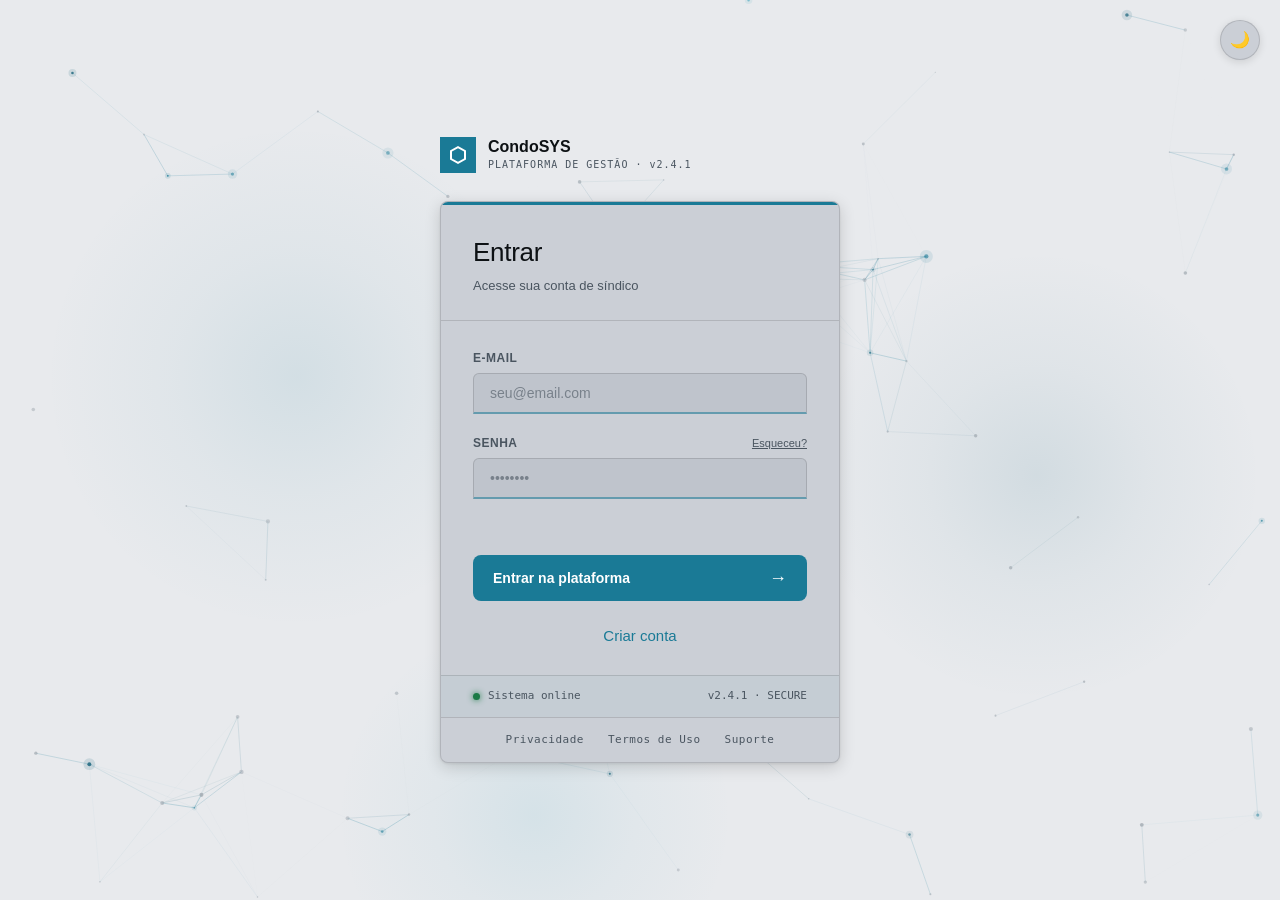
==== commit f88059e4: "feat: paleta petróleo + prata — Plus Jakarta Sans, radius 8px, sem branco puro - Azul petróleo em am" ====
--- a/login.html
+++ b/login.html
@@ -6,7 +6,7 @@
   <meta name="viewport" content="width=device-width, initial-scale=1.0">
   <title>CondoSYS — Acesso</title>
 
-  <link href="https://fonts.googleapis.com/css2?family=IBM+Plex+Sans:wght@300;400;500;600;700&family=IBM+Plex+Mono:wght@400;500&display=swap&font-display=swap" rel="stylesheet">
+  <link href="https://fonts.googleapis.com/css2?family=Plus+Jakarta+Sans:wght@400;500;600;700;800&family=JetBrains+Mono:wght@400;500&display=swap&font-display=swap" rel="stylesheet">
   <meta name="theme-color" content="#161616">
   <link rel="manifest" href="manifest.json">
 
@@ -125,9 +125,9 @@
       font-size: 14px;
       color: var(--text);
       background: var(--surface2);
-      border: none;
+      border: 1px solid var(--border);
       border-bottom: 2px solid var(--border-hot);
-      border-radius: 0;
+      border-radius: 6px 6px 0 0;
       padding: 11px 16px;
       width: 100%;
       outline: none;
@@ -182,11 +182,11 @@
     .lc-btn {
       font-family: var(--font-ui);
       font-size: 14px;
-      font-weight: 600;
+      font-weight: 700;
       color: #fff;
       background: var(--p3);
       border: none;
-      border-radius: 0;
+      border-radius: 8px;
       padding: 14px 20px;
       width: 100%;
       cursor: pointer;
@@ -205,11 +205,11 @@
     .lc-btn-ghost {
       font-family: var(--font-ui);
       font-size: 13px;
-      font-weight: 500;
+      font-weight: 600;
       color: var(--p3);
       background: transparent;
       border: 1px solid var(--p3);
-      border-radius: 0;
+      border-radius: 8px;
       padding: 10px 16px;
       width: 100%;
       cursor: pointer;
--- a/styles.css
+++ b/styles.css
@@ -3,94 +3,98 @@
 
 :root {
   color-scheme: light dark;
-  /* ── IBM Carbon — Light ────────────────────────── */
-  --p1: #001141;
-  --p2: #0043CE;
-  --p3: #0F62FE;
-  --p4: #4589FF;
-  --lavender:     #4589FF;
-  --lavender-dim: #78A9FF;
+  /* ── Petrol SaaS — Light (prata + azul petróleo) ─ */
+  --p1: #0A3A4A;
+  --p2: #115E77;
+  --p3: #1A7A96;
+  --p4: #2E9BB8;
+  --lavender:     #2E9BB8;
+  --lavender-dim: #4DB8D5;
 
   /* RGB channels */
-  --_p:   15,98,254;
-  --_a:   69,137,255;
-  --_lt:  120,169,255;
-
-  --bg:       #F4F4F4;
-  --bg2:      #E8E8E8;
-  --surface:  #FFFFFF;
-  --surface2: #F4F4F4;
-  --border:        rgba(0,0,0,0.12);
-  --border-hot:    rgba(0,0,0,0.35);
-
-  --grad: linear-gradient(90deg,#001141,#0043CE,#0F62FE,#4589FF);
-
-  --text:        #161616;
-  --text-dim:    #525252;
-  --text-bright: #000000;
-
-  --green:      #198038;
-  --green-dim:  #24A148;
-  --green-glow: rgba(25,128,56,.14);
-  --red:        #DA1E28;
-  --red-dim:    #FA4D56;
-  --red-glow:   rgba(218,30,40,.14);
-  --gold:       #D24C00;
-  --gold-dim:   #EB6200;
-  --gold-glow:  rgba(210,76,0,.14);
-
-  --cyan:       #0072C3;
-  --cyan-dim:   #1192E8;
-  --cyan-glow:  rgba(0,114,195,.14);
+  --_p:   26,122,150;
+  --_a:   46,155,184;
+  --_lt:  77,184,213;
+
+  /* Prata claro — sem branco puro */
+  --bg:       #E8EAED;
+  --bg2:      #DADDE2;
+  /* Cards: 3 tons mais escuros que o fundo */
+  --surface:  #CBCFD6;
+  --surface2: #BFC4CC;
+  --border:        rgba(0,0,0,0.13);
+  --border-hot:    rgba(26,122,150,0.55);
+
+  --grad: linear-gradient(90deg,#0A3A4A,#115E77,#1A7A96,#2E9BB8);
+
+  --text:        #181C1F;
+  --text-dim:    #4A5560;
+  --text-bright: #0D1114;
+
+  --green:      #1A7A45;
+  --green-dim:  #22A05A;
+  --green-glow: rgba(26,122,69,.16);
+  --red:        #C8252D;
+  --red-dim:    #E0373F;
+  --red-glow:   rgba(200,37,45,.16);
+  --gold:       #B85C00;
+  --gold-dim:   #D46E00;
+  --gold-glow:  rgba(184,92,0,.16);
+
+  --cyan:       #0D7A8A;
+  --cyan-dim:   #1A9AAC;
+  --cyan-glow:  rgba(13,122,138,.16);
 
   --sidebar-w: 250px;
-  --radius:    4px;
-
-  --font-display: 'IBM Plex Sans', sans-serif;
-  --font-ui:      'IBM Plex Sans', sans-serif;
-  --font-mono:    'IBM Plex Mono', monospace;
+  --radius:    8px;
+
+  --font-display: 'Plus Jakarta Sans', sans-serif;
+  --font-ui:      'Plus Jakarta Sans', sans-serif;
+  --font-mono:    'JetBrains Mono', monospace;
 }
 
 [data-theme="dark"] {
   color-scheme: dark;
-  /* ── IBM Carbon — Dark ─────────────────────────── */
-  --p1: #D0E2FF;
-  --p2: #A6C8FF;
-  --p3: #78A9FF;
-  --p4: #4589FF;
-  --lavender:     #A6C8FF;
-  --lavender-dim: #78A9FF;
-
-  --_p:   120,169,255;
-  --_a:   166,200,255;
-  --_lt:  208,226,255;
-
-  --bg:       #161616;
-  --bg2:      #262626;
-  --surface:  #262626;
-  --surface2: #393939;
-  --border:        rgba(255,255,255,0.12);
-  --border-hot:    rgba(255,255,255,0.32);
-
-  --grad: linear-gradient(90deg,#0F62FE,#4589FF,#78A9FF,#A6C8FF);
-
-  --text:        #F4F4F4;
-  --text-dim:    #C6C6C6;
-  --text-bright: #FFFFFF;
-
-  --green:      #42BE65;
-  --green-dim:  #6FDC8C;
-  --green-glow: rgba(66,190,101,.22);
-  --red:        #FF8389;
-  --red-dim:    #FFB3B8;
-  --red-glow:   rgba(255,131,137,.22);
-  --gold:       #FF832B;
-  --gold-dim:   #FFB784;
-  --gold-glow:  rgba(255,131,43,.22);
-
-  --cyan:       #33B1FF;
-  --cyan-dim:   #82CFFF;
-  --cyan-glow:  rgba(51,177,255,.22);
+  /* ── Petrol SaaS — Dark ─────────────────────────── */
+  --p1: #A8DDE8;
+  --p2: #6DC4D8;
+  --p3: #3DAFC8;
+  --p4: #2496B0;
+  --lavender:     #6DC4D8;
+  --lavender-dim: #4DB8D0;
+
+  --_p:   61,175,200;
+  --_a:   109,196,216;
+  --_lt:  168,221,232;
+
+  /* Grafite escuro — sem preto puro */
+  --bg:       #161A1E;
+  --bg2:      #1E2328;
+  /* Cards: 3 tons mais escuros — grafite médio */
+  --surface:  #252B32;
+  --surface2: #2D343C;
+  --border:        rgba(255,255,255,0.10);
+  --border-hot:    rgba(61,175,200,0.50);
+
+  --grad: linear-gradient(90deg,#2496B0,#3DAFC8,#6DC4D8,#A8DDE8);
+
+  --text:        #E4E8EC;
+  --text-dim:    #8C9BAA;
+  --text-bright: #F0F4F8;
+
+  --green:      #3DD68C;
+  --green-dim:  #6DE8AA;
+  --green-glow: rgba(61,214,140,.22);
+  --red:        #FF7A85;
+  --red-dim:    #FFB0B8;
+  --red-glow:   rgba(255,122,133,.22);
+  --gold:       #FFAA44;
+  --gold-dim:   #FFC880;
+  --gold-glow:  rgba(255,170,68,.22);
+
+  --cyan:       #4DC8DC;
+  --cyan-dim:   #7ADAEA;
+  --cyan-glow:  rgba(77,200,220,.22);
 }
 
 html {
@@ -1172,53 +1176,53 @@
 ════════════════════════════════════════════════ */
 
 html:not([data-theme="dark"]) #space-canvas { display: block; }
-html:not([data-theme="dark"]) body          { background: #F4F4F4; }
-
-/* Sidebar — superfície sólida Carbon */
+html:not([data-theme="dark"]) body          { background: #E8EAED; }
+
+/* Sidebar — prata levemente mais escura */
 html:not([data-theme="dark"]) .sidebar {
-  background: rgba(255,255,255,0.92);
-  border-right: 1px solid #E0E0E0;
+  background: rgba(203,207,214,0.96);
+  border-right: 1px solid rgba(0,0,0,0.12);
   backdrop-filter: blur(24px);
   -webkit-backdrop-filter: blur(24px);
 }
 html:not([data-theme="dark"]) .sidebar::before { background: var(--p3); opacity: 1; height: 3px; }
 
-/* Cards — branco sólido Carbon */
+/* Cards — cinza médio, 3 tons mais escuros que o fundo */
 html:not([data-theme="dark"]) .card {
-  background: rgba(255,255,255,0.94);
-  border: 1px solid #E0E0E0;
-  box-shadow: 0 2px 8px rgba(0,0,0,0.08);
+  background: rgba(203,207,214,0.95);
+  border: 1px solid rgba(0,0,0,0.10);
+  box-shadow: 0 2px 8px rgba(0,0,0,0.10);
   backdrop-filter: blur(12px);
   -webkit-backdrop-filter: blur(12px);
 }
 html:not([data-theme="dark"]) .card:hover {
   border-color: var(--p3);
-  box-shadow: 0 4px 16px rgba(15,98,254,0.14);
-  transform: translateY(-1px);
+  box-shadow: 0 4px 16px rgba(26,122,150,0.20);
+  transform: translateY(-2px);
 }
 
 /* Panels */
 html:not([data-theme="dark"]) .panel,
 html:not([data-theme="dark"]) .insights-panel,
 html:not([data-theme="dark"]) .form-panel {
-  background: rgba(255,255,255,0.94);
-  border: 1px solid #E0E0E0;
-  box-shadow: 0 2px 8px rgba(0,0,0,0.06);
+  background: rgba(203,207,214,0.95);
+  border: 1px solid rgba(0,0,0,0.10);
+  box-shadow: 0 2px 8px rgba(0,0,0,0.08);
   backdrop-filter: blur(12px);
   -webkit-backdrop-filter: blur(12px);
 }
 
 /* Topbar */
-html:not([data-theme="dark"]) .topbar { border-bottom-color: #E0E0E0; }
-
-/* Clock — azul IBM */
+html:not([data-theme="dark"]) .topbar { border-bottom-color: rgba(0,0,0,0.12); }
+
+/* Clock — petróleo */
 html:not([data-theme="dark"]) .clock-display {
   color: var(--p3);
   text-shadow: none;
 }
 
 /* Card saldo */
-html:not([data-theme="dark"]) .card--saldo .card-value { color: var(--p3); text-shadow: none; }
+html:not([data-theme="dark"]) .card--saldo .card-value { color: var(--p2); text-shadow: none; }
 html:not([data-theme="dark"]) .card--saldo .card-corner { border-color: var(--p3); }
 
 /* ── Dark mode select arrows ─────────────────── */
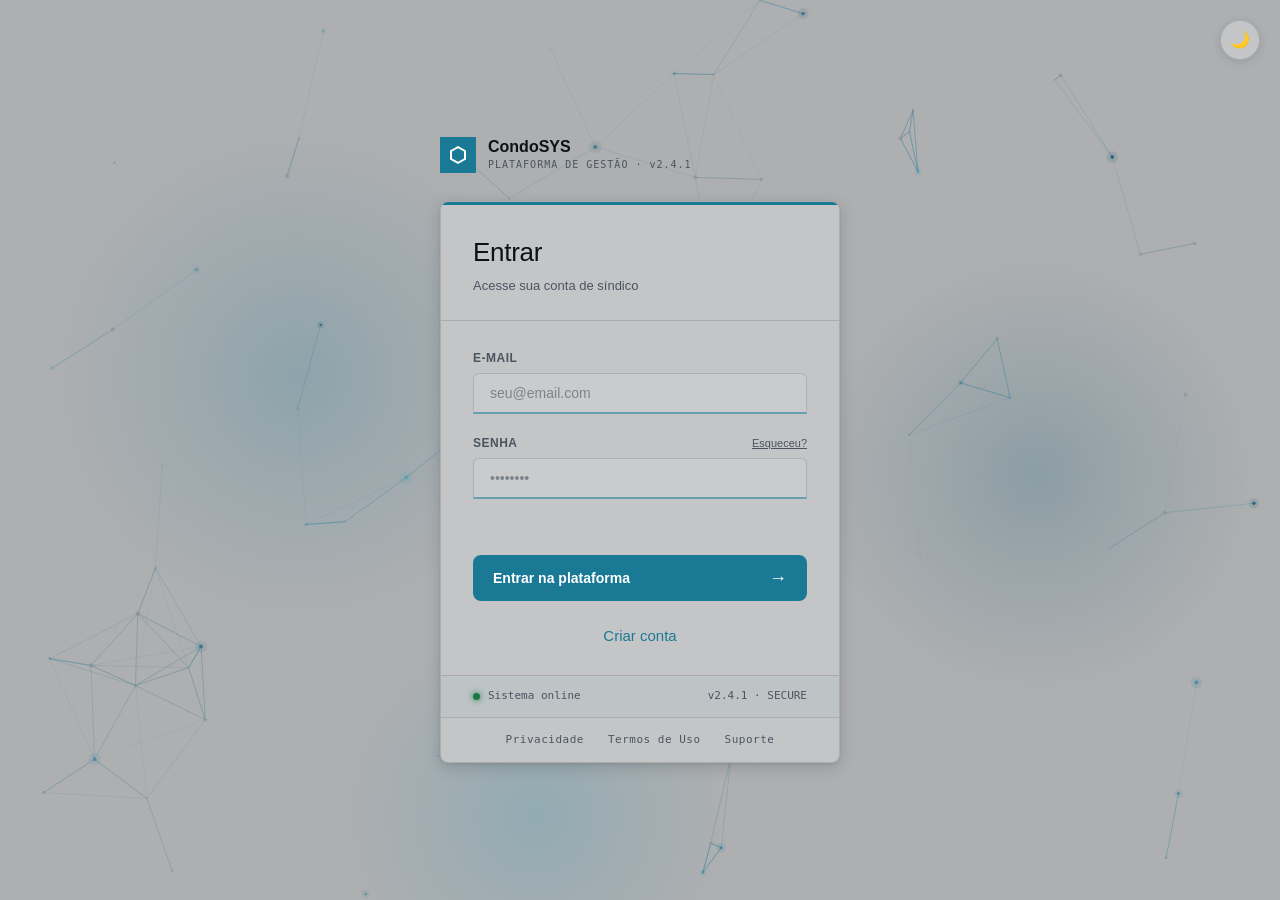
==== commit 7c7299dd: "feat: fonte Syne + cards mais claros que o fundo no modo claro - Fonte: Plus Jakarta Sans → Syne (40" ====
--- a/login.html
+++ b/login.html
@@ -6,7 +6,7 @@
   <meta name="viewport" content="width=device-width, initial-scale=1.0">
   <title>CondoSYS — Acesso</title>
 
-  <link href="https://fonts.googleapis.com/css2?family=Plus+Jakarta+Sans:wght@400;500;600;700;800&family=JetBrains+Mono:wght@400;500&display=swap&font-display=swap" rel="stylesheet">
+  <link href="https://fonts.googleapis.com/css2?family=Syne:wght@400;500;600;700;800&family=JetBrains+Mono:wght@400;500&display=swap" rel="stylesheet">
   <meta name="theme-color" content="#161616">
   <link rel="manifest" href="manifest.json">
 
--- a/styles.css
+++ b/styles.css
@@ -17,11 +17,11 @@
   --_lt:  77,184,213;
 
   /* Prata claro — sem branco puro */
-  --bg:       #E8EAED;
-  --bg2:      #DADDE2;
-  /* Cards: 3 tons mais escuros que o fundo */
-  --surface:  #CBCFD6;
-  --surface2: #BFC4CC;
+  --bg:       #AEAFB1;
+  --bg2:      #A4A5A7;
+  /* Cards: tons mais claros que o fundo para destacar texto */
+  --surface:  #C4C5C7;
+  --surface2: #CACBCD;
   --border:        rgba(0,0,0,0.13);
   --border-hot:    rgba(26,122,150,0.55);
 
@@ -48,8 +48,8 @@
   --sidebar-w: 250px;
   --radius:    8px;
 
-  --font-display: 'Plus Jakarta Sans', sans-serif;
-  --font-ui:      'Plus Jakarta Sans', sans-serif;
+  --font-display: 'Syne', sans-serif;
+  --font-ui:      'Syne', sans-serif;
   --font-mono:    'JetBrains Mono', monospace;
 }
 
@@ -1176,11 +1176,11 @@
 ════════════════════════════════════════════════ */
 
 html:not([data-theme="dark"]) #space-canvas { display: block; }
-html:not([data-theme="dark"]) body          { background: #E8EAED; }
+html:not([data-theme="dark"]) body          { background: #AEAFB1; }
 
 /* Sidebar — prata levemente mais escura */
 html:not([data-theme="dark"]) .sidebar {
-  background: rgba(203,207,214,0.96);
+  background: rgba(196,197,199,0.96);
   border-right: 1px solid rgba(0,0,0,0.12);
   backdrop-filter: blur(24px);
   -webkit-backdrop-filter: blur(24px);
@@ -1189,7 +1189,7 @@
 
 /* Cards — cinza médio, 3 tons mais escuros que o fundo */
 html:not([data-theme="dark"]) .card {
-  background: rgba(203,207,214,0.95);
+  background: rgba(196,197,199,0.95);
   border: 1px solid rgba(0,0,0,0.10);
   box-shadow: 0 2px 8px rgba(0,0,0,0.10);
   backdrop-filter: blur(12px);
@@ -1205,7 +1205,7 @@
 html:not([data-theme="dark"]) .panel,
 html:not([data-theme="dark"]) .insights-panel,
 html:not([data-theme="dark"]) .form-panel {
-  background: rgba(203,207,214,0.95);
+  background: rgba(196,197,199,0.95);
   border: 1px solid rgba(0,0,0,0.10);
   box-shadow: 0 2px 8px rgba(0,0,0,0.08);
   backdrop-filter: blur(12px);
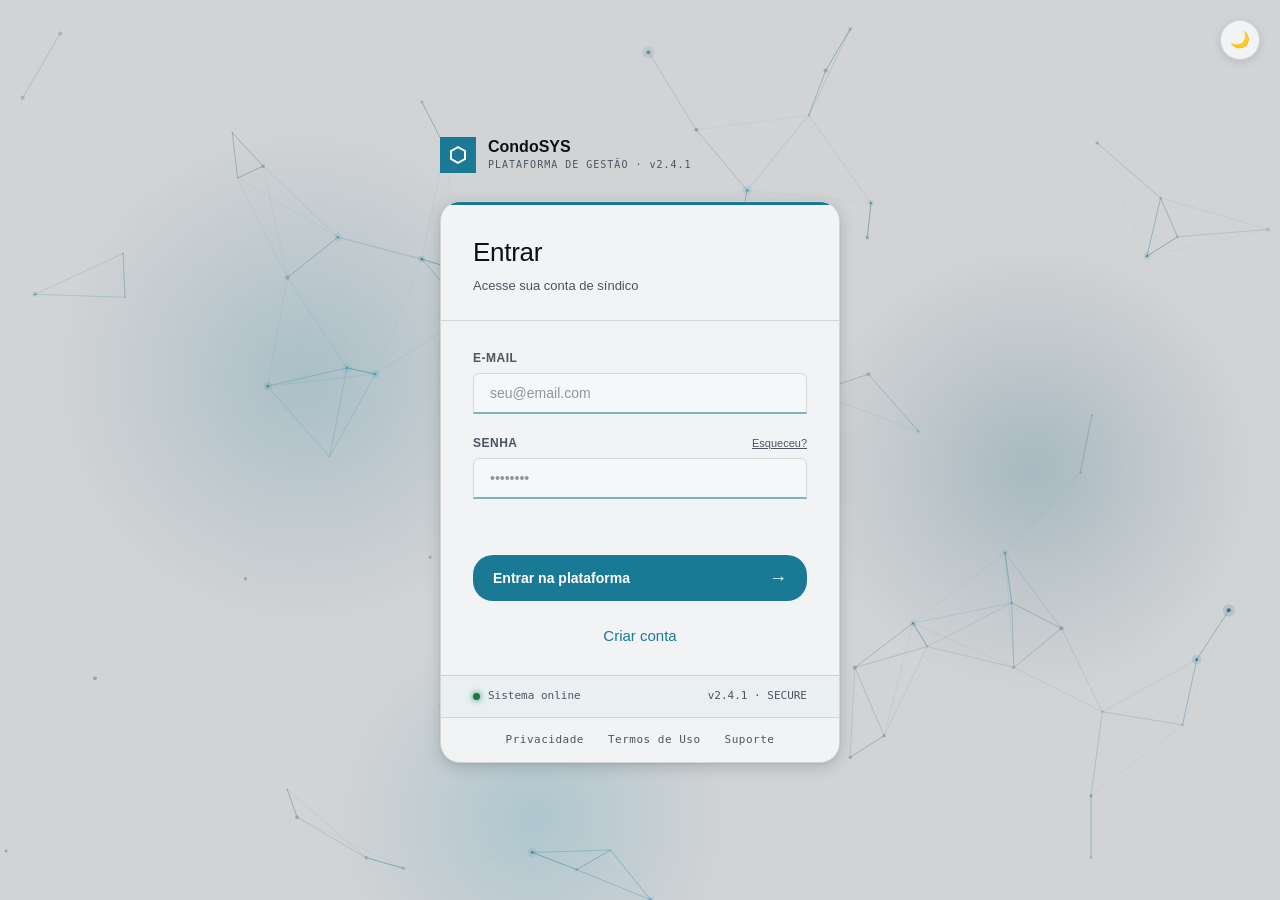
==== commit 85a14706: "feat: aplica design system petróleo a todos os HTMLs - Substitui Rajdhani/Orbitron/Share Tech Mono →" ====
--- a/login.html
+++ b/login.html
@@ -7,7 +7,7 @@
   <title>CondoSYS — Acesso</title>
 
   <link href="https://fonts.googleapis.com/css2?family=Syne:wght@400;500;600;700;800&family=JetBrains+Mono:wght@400;500&display=swap" rel="stylesheet">
-  <meta name="theme-color" content="#161616">
+  <meta name="theme-color" content="#D2D3D5">
   <link rel="manifest" href="manifest.json">
 
   <script>(function(){var t=localStorage.getItem('theme')||'light';document.documentElement.setAttribute('data-theme',t);})();</script>
@@ -186,7 +186,7 @@
       color: #fff;
       background: var(--p3);
       border: none;
-      border-radius: 8px;
+      border-radius: var(--radius);
       padding: 14px 20px;
       width: 100%;
       cursor: pointer;
@@ -209,7 +209,7 @@
       color: var(--p3);
       background: transparent;
       border: 1px solid var(--p3);
-      border-radius: 8px;
+      border-radius: var(--radius);
       padding: 10px 16px;
       width: 100%;
       cursor: pointer;
--- a/styles.css
+++ b/styles.css
@@ -17,11 +17,11 @@
   --_lt:  77,184,213;
 
   /* Prata claro — sem branco puro */
-  --bg:       #AEAFB1;
-  --bg2:      #A4A5A7;
-  /* Cards: tons mais claros que o fundo para destacar texto */
-  --surface:  #C4C5C7;
-  --surface2: #CACBCD;
+  --bg:       #D2D3D5;
+  --bg2:      #C8C9CB;
+  /* Cards: gelo — destaca texto sem cegar */
+  --surface:  #F2F3F5;
+  --surface2: #F6F7F9;
   --border:        rgba(0,0,0,0.13);
   --border-hot:    rgba(26,122,150,0.55);
 
@@ -46,7 +46,7 @@
   --cyan-glow:  rgba(13,122,138,.16);
 
   --sidebar-w: 250px;
-  --radius:    8px;
+  --radius:    20px;
 
   --font-display: 'Syne', sans-serif;
   --font-ui:      'Syne', sans-serif;
@@ -1176,11 +1176,11 @@
 ════════════════════════════════════════════════ */
 
 html:not([data-theme="dark"]) #space-canvas { display: block; }
-html:not([data-theme="dark"]) body          { background: #AEAFB1; }
+html:not([data-theme="dark"]) body          { background: #D2D3D5; }
 
 /* Sidebar — prata levemente mais escura */
 html:not([data-theme="dark"]) .sidebar {
-  background: rgba(196,197,199,0.96);
+  background: rgba(242,243,245,0.97);
   border-right: 1px solid rgba(0,0,0,0.12);
   backdrop-filter: blur(24px);
   -webkit-backdrop-filter: blur(24px);
@@ -1189,7 +1189,7 @@
 
 /* Cards — cinza médio, 3 tons mais escuros que o fundo */
 html:not([data-theme="dark"]) .card {
-  background: rgba(196,197,199,0.95);
+  background: rgba(242,243,245,0.96);
   border: 1px solid rgba(0,0,0,0.10);
   box-shadow: 0 2px 8px rgba(0,0,0,0.10);
   backdrop-filter: blur(12px);
@@ -1205,7 +1205,7 @@
 html:not([data-theme="dark"]) .panel,
 html:not([data-theme="dark"]) .insights-panel,
 html:not([data-theme="dark"]) .form-panel {
-  background: rgba(196,197,199,0.95);
+  background: rgba(242,243,245,0.96);
   border: 1px solid rgba(0,0,0,0.10);
   box-shadow: 0 2px 8px rgba(0,0,0,0.08);
   backdrop-filter: blur(12px);
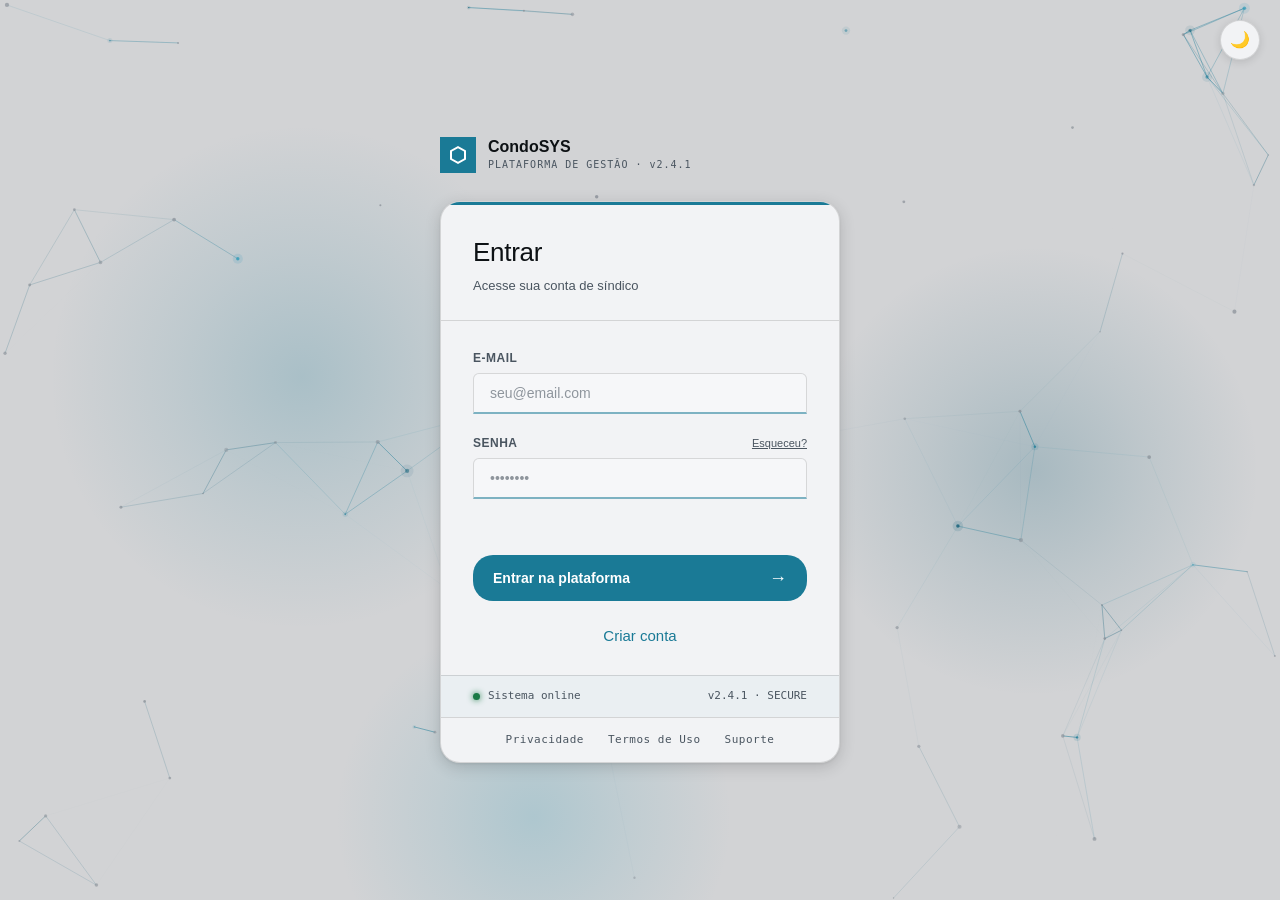
==== commit 45763336: "fix: mobile — topbar compacto, inputs 16px, portal responsivo - Remove flex-direction:column do topb" ====
--- a/login.html
+++ b/login.html
@@ -337,6 +337,35 @@
       .lc-body .lc-field:nth-child(2) { opacity:0; animation: fadeUp .35s ease .38s forwards; }
       .lc-body .lc-btn               { opacity:0; animation: fadeUp .35s ease .46s forwards; }
     }
+
+    /* ── Mobile overrides ─────────────────────── */
+    @media (max-width: 480px) {
+      .login-page { padding: 12px; }
+      .lc-wrap    { max-width: 100%; }
+
+      .lc-brand { margin-bottom: 20px; }
+
+      .lc-card-head { padding: 20px 20px 18px; }
+      .lc-heading   { font-size: 20px; }
+      .lc-subheading { font-size: 12px; }
+
+      .lc-body { padding: 20px 20px; gap: 16px; }
+
+      /* iOS: prevent zoom on inputs */
+      .lc-input { font-size: 16px !important; padding: 11px 14px; }
+
+      .lc-btn { padding: 13px 16px; min-height: 44px; }
+      .lc-btn-ghost { min-height: 44px; }
+
+      .lc-footer { padding: 10px 20px; }
+      .lc-legal  { padding: 12px 20px; gap: 16px; }
+
+      /* Divider edge-to-edge */
+      .lc-divider { margin: 0 -20px; }
+
+      /* Theme toggle: menor e não sobrepõe o card */
+      .theme-toggle { top: 14px; right: 14px; width: 36px; height: 36px; font-size: 14px; }
+    }
   </style>
 </head>
 
--- a/styles.css
+++ b/styles.css
@@ -421,6 +421,7 @@
   background: var(--grad);
   box-shadow: 0 0 12px var(--p3);
 }
+.topbar-left  { flex: 1; min-width: 0; }
 .topbar-right { display: flex; align-items: flex-end; gap: 20px; }
 .page-eyebrow { font-family: var(--font-mono); font-size: 11px; color: var(--p3); letter-spacing: 3px; margin-bottom: 6px; }
 .page-title   { font-family: var(--font-display); font-size: 20px; font-weight: 700; color: var(--text-bright); letter-spacing: 3px; text-shadow: 0 0 30px rgba(var(--_a),.4); text-wrap: balance; }
@@ -821,32 +822,37 @@
   }
   .sidebar.open { transform: translateX(0); }
 
-  .main         { margin-left: 0; padding: 20px 16px; }
+  .main         { margin-left: 0; padding: 20px 18px; }
   .cards-grid   { grid-template-columns: repeat(2, 1fr); }
   .bottom-grid  { grid-template-columns: 1fr; }
   .form-grid, .form-grid--moradores { grid-template-columns: 1fr; }
-  .topbar-right { flex-direction: column; align-items: flex-end; gap: 10px; }
+  .topbar-right { flex-direction: row; align-items: center; gap: 12px; flex-wrap: wrap; justify-content: flex-end; }
   .insights-content { grid-template-columns: 1fr; }
   .insights-block { border-right: none; border-bottom: 1px solid var(--border); }
   .insights-block:last-child { border-bottom: none; }
   .toast { bottom: 20px; right: 16px; left: 16px; max-width: none; }
+
+  /* Topbar compacto em tablet */
+  .topbar { margin-bottom: 24px; padding-bottom: 16px; }
+  .clock-display { font-size: 18px; letter-spacing: 2px; }
+}
+
+@media (max-width: 768px) {
+  /* Login page */
+  body.login-page { padding: 15px; }
+  body.login-page .login-wrap { max-width: 100%; gap: 24px; }
+
+  /* Ocultar relógio e info de usuário no topbar — já visíveis na sidebar */
+  .clock-display { display: none; }
+
+  /* Page title menor */
+  .page-title { font-size: 18px; letter-spacing: 2px; }
 }
 
 @media (max-width: 600px) {
   .cards-grid { grid-template-columns: 1fr; }
   .onboarding-steps { gap: 4px; }
-}
-
-
-@media (max-width: 768px) {
-  body.login-page {
-    padding: 15px;
-  }
-
-  body.login-page .login-wrap {
-    max-width: 100%;
-    gap: 24px;
-  }
+  .page-title { font-size: 16px; letter-spacing: 1.5px; }
 }
 
 /* ════════════════════════════════════════════════
@@ -999,34 +1005,108 @@
 /* ── Selection color ─────────────────────────── */
 ::selection { background: rgba(var(--_a),.35); color: #fff; }
 
-/* ── Responsive improvements ─────────────────── */
+/* ── Responsive improvements — Mobile Portrait ── */
 @media (max-width: 480px) {
-  .card { padding: 20px 18px 18px; }
-  .panel-header { padding: 14px 16px; flex-wrap: wrap; }
-  .form-body { padding: 20px 16px; }
-  .data-table td { padding: 10px 12px; font-size: 12px; }
-  .data-table thead th { padding: 8px 12px; font-size: 11px; }
-  .login-card-body { padding: 28px 20px; }
-  .login-card-header { padding: 16px 20px; }
-  .login-card-footer { padding: 14px 20px; }
-  .topbar { flex-direction: column; align-items: flex-start; gap: 16px; }
-  .topbar-right { width: 100%; flex-wrap: wrap; }
-  .condo-selector { width: 100%; }
-  .condo-select { min-width: 0; flex: 1; }
+  /* ── Layout ───────────────────────────────────── */
+  .main { padding: 12px 14px; }
+
+  /* ── Topbar: linha única compacta (NÃO coluna) ── */
+  .topbar {
+    flex-direction: row;
+    align-items: center;
+    flex-wrap: nowrap;
+    margin-bottom: 16px;
+    padding-bottom: 12px;
+    gap: 8px;
+  }
+  .topbar-left {
+    flex: 1;
+    min-width: 0;
+    display: flex;
+    align-items: center;
+    gap: 8px;
+  }
+  .topbar-right {
+    flex-direction: row;
+    width: auto;
+    flex-wrap: nowrap;
+    gap: 6px;
+    align-items: center;
+  }
+  /* Ocultar elementos não-essenciais no topbar mobile */
+  .page-eyebrow     { display: none; }
+  .usuario-info     { display: none; }
+  .page-title {
+    font-size: 14px;
+    letter-spacing: 1px;
+    white-space: nowrap;
+    overflow: hidden;
+    text-overflow: ellipsis;
+    max-width: 38vw;
+  }
+  /* Condo selector compacto */
+  .condo-selector       { padding: 6px 10px; min-width: 0; }
+  .condo-selector-label { display: none; }
+  .condo-select         { min-width: 110px; max-width: 130px; font-size: 11px; }
+
+  /* ── Cards & Panels ───────────────────────────── */
+  .card { padding: 18px 16px 16px; }
+  .panel-header { padding: 12px 14px; flex-wrap: wrap; gap: 6px; }
+  .form-body { padding: 16px 14px; }
+  .form-toggle { padding: 10px 14px; font-size: 12px; }
+
+  /* ── Tables ─────────────────────────────────── */
+  .data-table td { padding: 10px 10px; font-size: 12px; }
+  .data-table thead th { padding: 8px 10px; font-size: 11px; }
+
+  /* ── Login (classes antigas) ─────────────────── */
+  .login-card-body   { padding: 24px 20px; }
+  .login-card-header { padding: 14px 20px; }
+  .login-card-footer { padding: 12px 20px; }
+
+  /* ── Modais — inner padding reduzido ──────────── */
+  [id^="modal-"] > div { padding: 20px !important; }
+  #modal-convite        { padding: 12px !important; }
+
+  /* ── Previne zoom automático em iOS ───────────── */
+  .field-input,
+  .lc-input,
+  .ia-input,
+  .rec-textarea,
+  textarea,
+  select.field-input { font-size: 16px !important; }
+
+  /* ── IA chat ─────────────────────────────────── */
   .ia-sugestoes-wrap { gap: .4rem; }
   .ia-sugestao-btn { font-size: .72rem; padding: .3rem .8rem; }
-  /* IA chat menor em mobile */
-  .ia-chat-area { min-height: 260px; max-height: 320px; }
-  .ia-msg-bubble { max-width: 90%; }
-  /* Previne zoom automático em iOS (font-size < 16px) */
-  .field-input { font-size: 16px; }
-  /* Portal: boletos em coluna */
+  .ia-chat-area { min-height: 240px; max-height: 300px; }
+  .ia-msg-bubble { max-width: 92%; }
+
+  /* ── Boleto (portal) ─────────────────────────── */
   .boleto-box { flex-direction: column; gap: 12px; align-items: flex-start; }
   .boleto-actions { width: 100%; justify-content: flex-end; }
-  /* Insights padding menor */
-  .insights-block { padding: 18px 16px; }
-  /* Modal convite padding */
-  #modal-convite { padding: 12px !important; }
+
+  /* ── Insights ─────────────────────────────────── */
+  .insights-block { padding: 16px 14px; }
+
+  /* ── Botões de linha — touch targets mínimos ──── */
+  .btn-linha { min-height: 36px; padding: 6px 12px; }
+  .btn-submit { padding: 12px 16px; }
+
+  /* ── Aviso cards ─────────────────────────────── */
+  .aviso-card { padding: 14px 16px; }
+  .aviso-actions { gap: 6px; }
+
+  /* ── Topbar gradient line: reduzir largura em mobile ── */
+  .topbar::after { width: 80px; }
+
+  /* ── Border-radius: 20px é grande demais em mobile para alguns componentes ── */
+  .nav-item           { border-radius: 12px; }
+  .sys-indicator      { border-radius: 12px; }
+  .sidebar-meta       { border-radius: 12px; }
+  .btn-logout         { border-radius: 12px; }
+  .condo-selector     { border-radius: 12px; }
+  .inad-badge         { border-radius: 4px; }
 }
 
 /* ════════════════════════════════════════════════
@@ -1178,57 +1258,124 @@
 html:not([data-theme="dark"]) #space-canvas { display: block; }
 html:not([data-theme="dark"]) body          { background: #D2D3D5; }
 
-/* Sidebar — prata levemente mais escura */
+/* ── Sidebar ─────────────────────────────────── */
 html:not([data-theme="dark"]) .sidebar {
-  background: rgba(242,243,245,0.97);
+  background: rgba(242,243,245,0.98);
   border-right: 1px solid rgba(0,0,0,0.12);
-  backdrop-filter: blur(24px);
-  -webkit-backdrop-filter: blur(24px);
+  /* sem backdrop-filter — evita stacking context que prende dropdowns */
 }
 html:not([data-theme="dark"]) .sidebar::before { background: var(--p3); opacity: 1; height: 3px; }
-
-/* Cards — cinza médio, 3 tons mais escuros que o fundo */
+html:not([data-theme="dark"]) .nav-item       { color: var(--text-dim); }
+html:not([data-theme="dark"]) .nav-item:hover { color: var(--p2); background: rgba(var(--_p),.08); }
+html:not([data-theme="dark"]) .nav-item.active { color: var(--p2); background: rgba(var(--_p),.12); border-left-color: var(--p3); }
+html:not([data-theme="dark"]) .nav-bracket    { color: var(--p3); }
+
+/* ── Topbar ─────────────────────────────────── */
+html:not([data-theme="dark"]) .topbar {
+  background: rgba(242,243,245,0.98);
+  border-bottom-color: rgba(0,0,0,0.10);
+}
+html:not([data-theme="dark"]) .page-title   { text-shadow: none; color: var(--text-bright); }
+html:not([data-theme="dark"]) .page-eyebrow { color: var(--p3); }
+html:not([data-theme="dark"]) .clock-display { color: var(--p3); text-shadow: none; }
+html:not([data-theme="dark"]) .usuario-tipo  { background: rgba(var(--_p),.10); border-color: rgba(var(--_p),.3); color: var(--p2); }
+
+/* ── Cards ─────────────────────────────────── */
 html:not([data-theme="dark"]) .card {
-  background: rgba(242,243,245,0.96);
+  background: #F2F3F5;
   border: 1px solid rgba(0,0,0,0.10);
-  box-shadow: 0 2px 8px rgba(0,0,0,0.10);
-  backdrop-filter: blur(12px);
-  -webkit-backdrop-filter: blur(12px);
+  box-shadow: 0 2px 8px rgba(0,0,0,0.08);
 }
 html:not([data-theme="dark"]) .card:hover {
   border-color: var(--p3);
-  box-shadow: 0 4px 16px rgba(26,122,150,0.20);
+  box-shadow: 0 4px 16px rgba(26,122,150,0.18);
   transform: translateY(-2px);
 }
-
-/* Panels */
+html:not([data-theme="dark"]) .card-value   { text-shadow: none; }
+html:not([data-theme="dark"]) .card-label   { color: var(--text-dim); }
+html:not([data-theme="dark"]) .card-icon    { opacity: .7; }
+html:not([data-theme="dark"]) .card-glow    { opacity: 0 !important; }
+html:not([data-theme="dark"]) .card-corner  { border-color: rgba(var(--_p),.25); }
+html:not([data-theme="dark"]) .card--saldo .card-value { color: var(--p2); text-shadow: none; }
+html:not([data-theme="dark"]) .card--saldo .card-corner { border-color: var(--p3); }
+html:not([data-theme="dark"]) .card-tag     { color: var(--p2); border-color: rgba(var(--_p),.3); background: rgba(var(--_p),.07); }
+
+/* ── Panels (SEM backdrop-filter) ─────────── */
 html:not([data-theme="dark"]) .panel,
 html:not([data-theme="dark"]) .insights-panel,
 html:not([data-theme="dark"]) .form-panel {
-  background: rgba(242,243,245,0.96);
+  background: #F2F3F5;
   border: 1px solid rgba(0,0,0,0.10);
-  box-shadow: 0 2px 8px rgba(0,0,0,0.08);
-  backdrop-filter: blur(12px);
-  -webkit-backdrop-filter: blur(12px);
-}
-
-/* Topbar */
-html:not([data-theme="dark"]) .topbar { border-bottom-color: rgba(0,0,0,0.12); }
-
-/* Clock — petróleo */
-html:not([data-theme="dark"]) .clock-display {
-  color: var(--p3);
-  text-shadow: none;
-}
-
-/* Card saldo */
-html:not([data-theme="dark"]) .card--saldo .card-value { color: var(--p2); text-shadow: none; }
-html:not([data-theme="dark"]) .card--saldo .card-corner { border-color: var(--p3); }
+  box-shadow: 0 2px 8px rgba(0,0,0,0.06);
+}
+html:not([data-theme="dark"]) .panel-header {
+  border-bottom-color: rgba(0,0,0,0.08);
+}
+html:not([data-theme="dark"]) .panel-prefix { color: var(--p3); }
+html:not([data-theme="dark"]) .panel-title  { color: var(--text-bright); }
+html:not([data-theme="dark"]) .panel-badge  { color: var(--p2); border-color: rgba(var(--_p),.3); }
+html:not([data-theme="dark"]) .form-toggle  { color: var(--p2); background: rgba(var(--_p),.08); border-color: rgba(var(--_p),.25); }
+
+/* ── Field inputs ─────────────────────────── */
+html:not([data-theme="dark"]) .field-input {
+  background: #fff;
+  border-color: rgba(0,0,0,0.18);
+  color: var(--text);
+}
+html:not([data-theme="dark"]) .field-input:focus {
+  border-color: var(--p3);
+  background: #fff;
+  box-shadow: 0 0 0 3px rgba(var(--_p),.12);
+}
+html:not([data-theme="dark"]) .field-label { color: var(--text-dim); }
+html:not([data-theme="dark"]) select.field-input {
+  background-color: #fff;
+  background-image: url("data:image/svg+xml,%3Csvg xmlns='http://www.w3.org/2000/svg' width='10' height='6'%3E%3Cpath d='M0 0l5 6 5-6z' fill='%231A7A96'/%3E%3C/svg%3E");
+  background-repeat: no-repeat;
+  background-position: right 12px center;
+}
+
+/* ── Buttons ──────────────────────────────── */
+html:not([data-theme="dark"]) .btn-submit { box-shadow: 0 2px 8px rgba(var(--_p),.25); }
+
+/* ── Tables ──────────────────────────────── */
+html:not([data-theme="dark"]) .data-table th { background: rgba(var(--_p),.06); color: var(--text-dim); border-bottom-color: rgba(0,0,0,0.10); }
+html:not([data-theme="dark"]) .data-table td { border-bottom-color: rgba(0,0,0,0.06); color: var(--text); }
+html:not([data-theme="dark"]) .data-table tr:hover td { background: rgba(var(--_p),.04); }
+html:not([data-theme="dark"]) .row-pendente td { background: rgba(200,37,45,.04); }
+html:not([data-theme="dark"]) .th-inner       { color: var(--text-dim); }
+
+/* ── Aviso cards ──────────────────────────── */
+html:not([data-theme="dark"]) .aviso-card {
+  background: #F2F3F5;
+  border-color: rgba(0,0,0,0.10);
+}
+html:not([data-theme="dark"]) .aviso-card--URGENTE { border-left-color: var(--red); background: rgba(200,37,45,.04); }
+html:not([data-theme="dark"]) .aviso-card--INFO    { border-left-color: var(--cyan); background: rgba(var(--_p),.04); }
+
+/* ── Toast ────────────────────────────────── */
+html:not([data-theme="dark"]) .toast {
+  background: #F2F3F5;
+  border-color: rgba(0,0,0,0.12);
+  color: var(--text);
+  box-shadow: 0 8px 32px rgba(0,0,0,0.14);
+}
+
+/* ── Misc ─────────────────────────────────── */
+html:not([data-theme="dark"]) .section-title { color: var(--text-dim); }
+html:not([data-theme="dark"]) .section-title::after { background: rgba(0,0,0,0.10); }
+html:not([data-theme="dark"]) .empty-state   { color: var(--text-dim); }
+html:not([data-theme="dark"]) .inad-badge.badge-pendente { background: rgba(200,37,45,.10); color: var(--red); border-color: rgba(200,37,45,.3); }
+html:not([data-theme="dark"]) .inad-badge.badge-pago     { background: rgba(26,122,69,.10); color: var(--green); border-color: rgba(26,122,69,.3); }
+html:not([data-theme="dark"]) .skeleton {
+  background: linear-gradient(90deg, rgba(0,0,0,.04) 25%, rgba(0,0,0,.08) 50%, rgba(0,0,0,.04) 75%);
+  background-size: 200% 100%;
+}
 
 /* ── Dark mode select arrows ─────────────────── */
 [data-theme="dark"] select.field-input {
-  background-image: url("data:image/svg+xml,%3Csvg xmlns='http://www.w3.org/2000/svg' width='10' height='6'%3E%3Cpath d='M0 0l5 6 5-6z' fill='%236C63FF'/%3E%3C/svg%3E");
+  background-image: url("data:image/svg+xml,%3Csvg xmlns='http://www.w3.org/2020/svg' width='10' height='6'%3E%3Cpath d='M0 0l5 6 5-6z' fill='%233DAFC8'/%3E%3C/svg%3E");
 }
 [data-theme="dark"] .condo-select {
-  background-image: url("data:image/svg+xml,%3Csvg xmlns='http://www.w3.org/2000/svg' width='10' height='6'%3E%3Cpath d='M0 0l5 6 5-6z' fill='%236C63FF'/%3E%3C/svg%3E");
+  background-image: url("data:image/svg+xml,%3Csvg xmlns='http://www.w3.org/2020/svg' width='10' height='6'%3E%3Cpath d='M0 0l5 6 5-6z' fill='%233DAFC8'/%3E%3C/svg%3E");
 }
